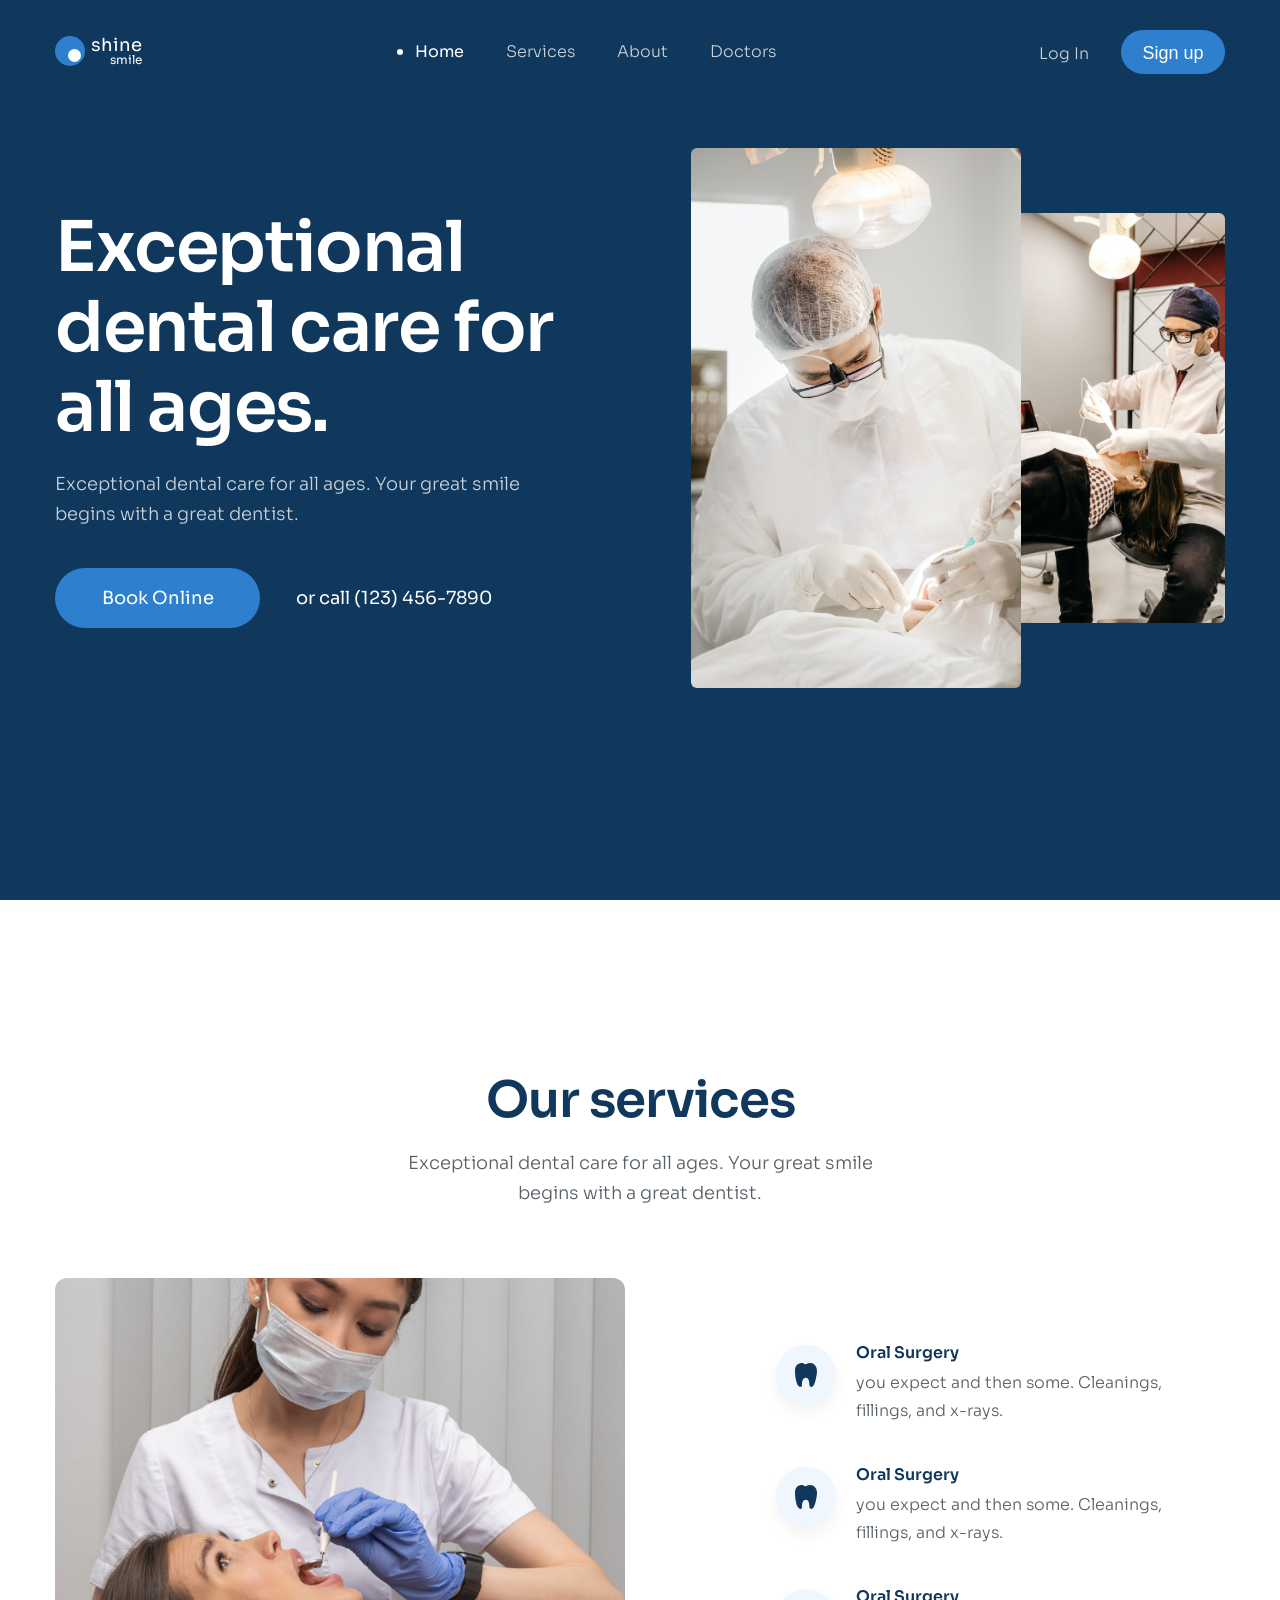
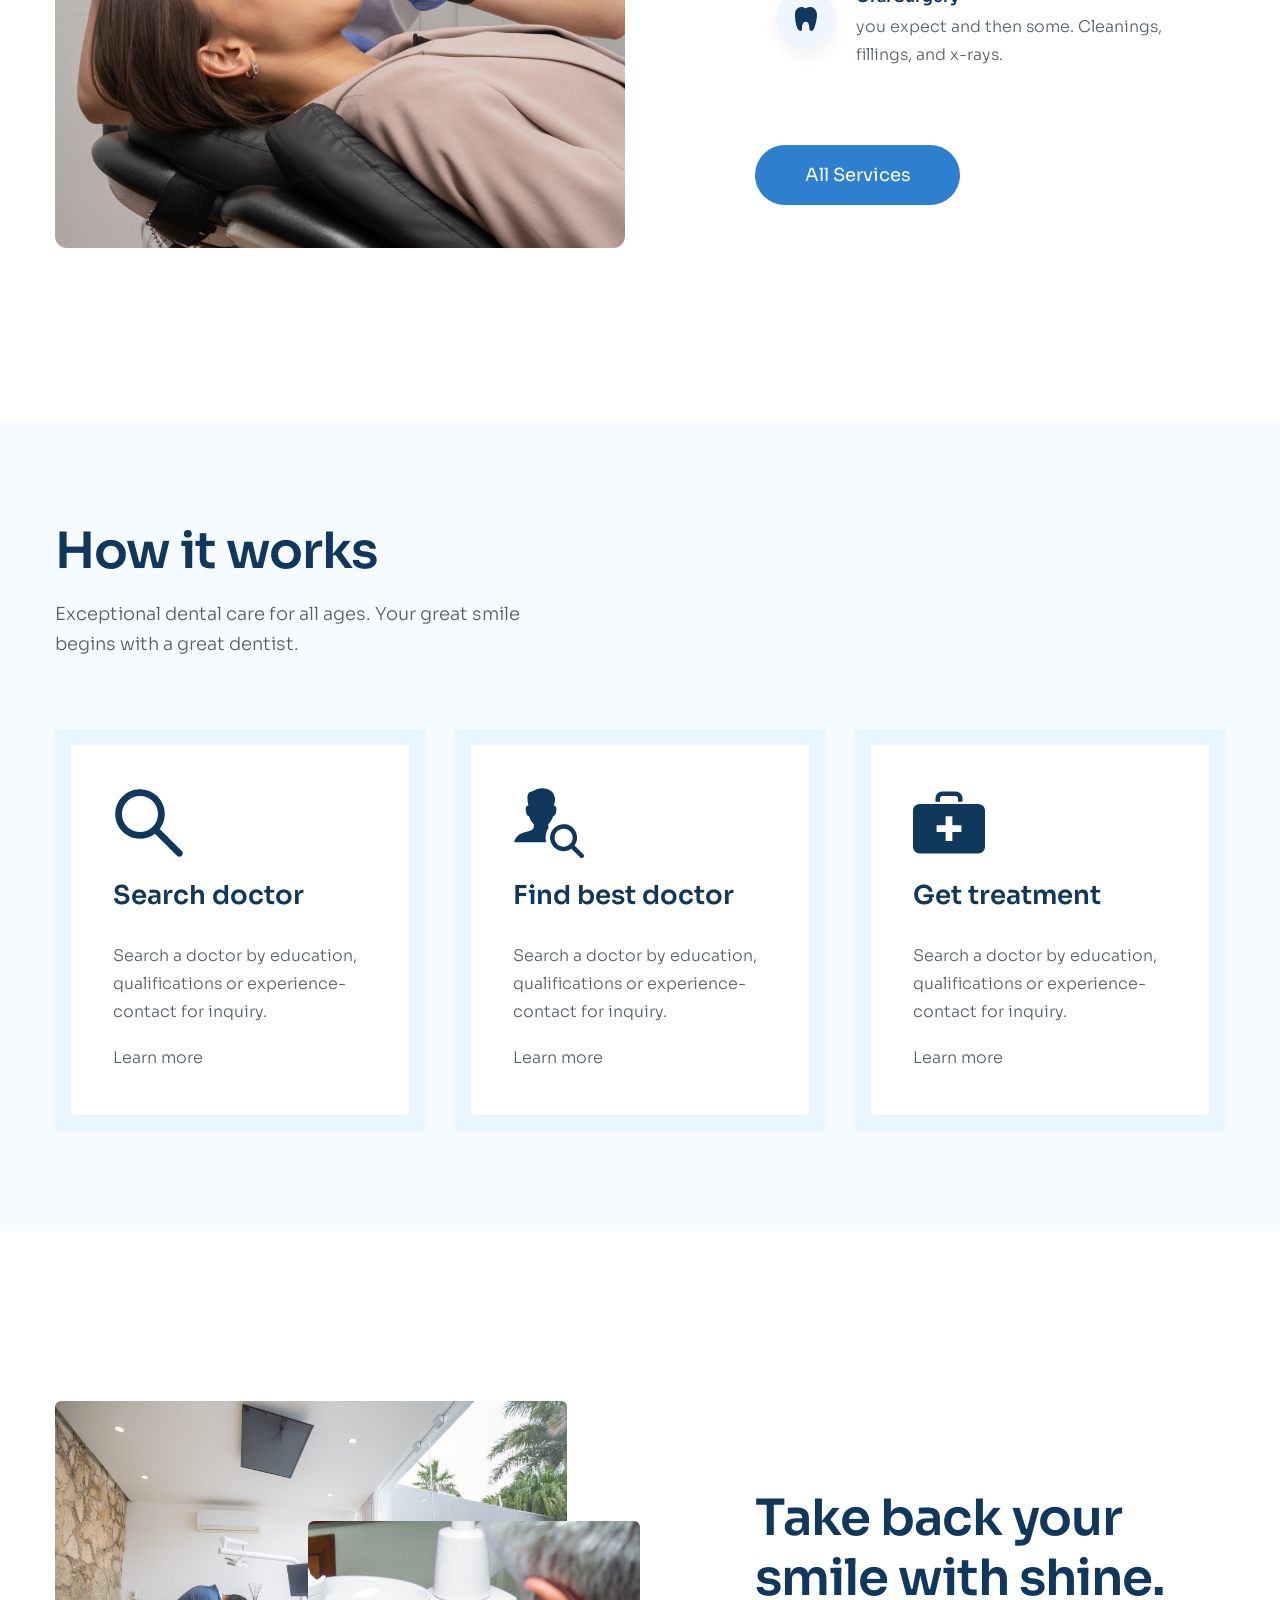
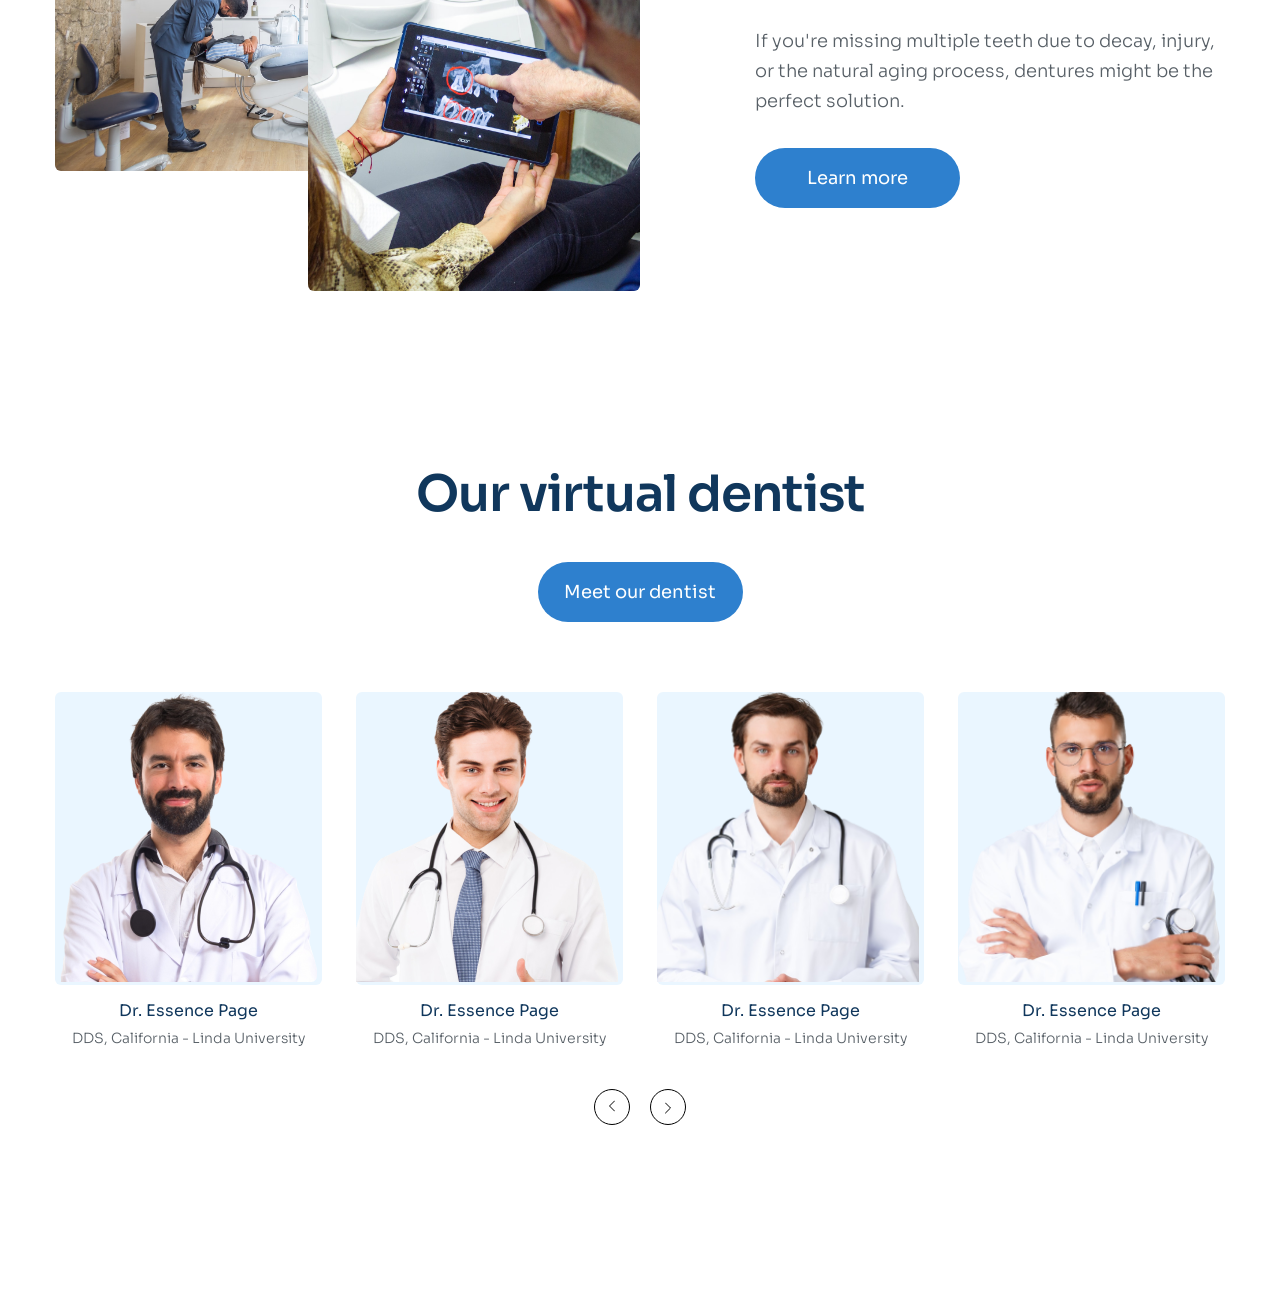
==== index.html @ 79b5ce45 "member section" ====
<!DOCTYPE html>
<html lang="en">

<head>
    <meta charset="UTF-8">
    <meta name="viewport" content="width=device-width, initial-scale=1.0">
    <title>Dental care</title>

    <!-- favicon -->
    <link rel="apple-touch-icon" sizes="57x57" href="./assets/favicon">
    <link rel="apple-touch-icon" sizes="60x60" href="./assets/favicon/apple-icon-60x60.png">
    <link rel="apple-touch-icon" sizes="72x72" href="./assets/favicon/apple-icon-72x72.png">
    <link rel="apple-touch-icon" sizes="76x76" href="./assets/favicon/apple-icon-76x76.png">
    <link rel="apple-touch-icon" sizes="114x114" href="./assets/favicon/apple-icon-114x114.png">
    <link rel="apple-touch-icon" sizes="120x120" href="./assets/favicon/apple-icon-120x120.png">
    <link rel="apple-touch-icon" sizes="144x144" href="./assets/favicon/apple-icon-144x144.png">
    <link rel="apple-touch-icon" sizes="152x152" href="./assets/favicon/apple-icon-152x152.png">
    <link rel="apple-touch-icon" sizes="180x180" href="./assets/favicon/apple-icon-180x180.png">
    <link rel="icon" type="image/png" sizes="192x192" href="./assets/favicon/android-icon-192x192.png">
    <link rel="icon" type="image/png" sizes="32x32" href="./assets/favicon/favicon-32x32.png">
    <link rel="icon" type="image/png" sizes="96x96" href="./assets/favicon/favicon-96x96.png">
    <link rel="icon" type="image/png" sizes="16x16" href="./assets/favicon/favicon-16x16.png">
    <link rel="manifest" href="./assets/favicon/manifest.json">
    <meta name="msapplication-TileColor" content="#ffffff">
    <meta name="msapplication-TileImage" content="/ms-icon-144x144.png">
    <meta name="theme-color" content="#ffffff">

    <!-- gg font -->
    <link rel="preconnect" href="https://fonts.googleapis.com">
    <link rel="preconnect" href="https://fonts.gstatic.com" crossorigin>
    <link href="https://fonts.googleapis.com/css2?family=Sora:wght@300;400;600&display=swap" rel="stylesheet">

    <link rel="stylesheet" href="assets/css/reset.css">
    <link rel="stylesheet" href="assets/css/styles.css">
</head>

<body>
    <header class="header">
        <div class="container">
            <div class="header-top">
                <a href="/">
                    <span class="logo">
                        <span class="logo__circle"></span>
                        <span class="logo__text">
                            <span class="logo__brand">shine</span>
                            <span class="logo__brand logo__brand--small">smile</span>
                        </span>
                    </span>
                </a>

                <nav class="navbar">
                    <ul class="navbar__list">
                        <li class="navbar__item">
                            <a href="#!" class="navbar__link navbar__link--active">
                                Home
                            </a>
                        </li>
                        <li class="navbar__item">
                            <a href="#!" class="navbar__link">
                                Services
                            </a>
                        </li>
                        <li class="navbar__item">
                            <a href="#!" class="navbar__link">
                                About
                            </a>
                        </li>
                        <li class="navbar__item">
                            <a href="#!" class="navbar__link">
                                Doctors
                            </a>
                        </li>
                    </ul>
                </nav>

                <div class="header-action">
                    <a href="#!" class="header-action__login">Log In</a>
                    <button class="btn header-action__signup" style="--height: 44px; --weight: 104px">Sign up</button>
                </div>
            </div>

            <section class="hero">
                <section class="hero__content">
                    <h1 class="hero__heading">Exceptional dental care for all ages.</h1>
                    <p class="hero__desc">Exceptional dental care for all ages. Your great smile begins with a great
                        dentist.</p>
                    <div class="hero__row">
                        <a href="#!" class="btn">Book Online</a>
                        <span class="hero__phone">or call (123) 456-7890</span>
                    </div>
                </section>
                <div class="hero__media">
                    <figure class="hero__images">
                        <img src="./assets/img/hero-01.jpg" alt="hero__img" class="hero__img">
                        <img src="./assets/img/hero-02.jpg" alt="hero__img" class="hero__img">
                    </figure>
                </div>
            </section>
        </div>
    </header>

    <main>
        <section class="service">
            <div class="container">
                <h2 class="service__heading">Our services</h2>
                <div class="service__desc">Exceptional dental care for all ages. Your great smile begins with a great
                    dentist.</div>
                <div class="service__row">
                    <figure class="service__images">
                        <img src="./assets/img/service.png" alt="service__img" class="service__img">
                    </figure>
                    <div>
                        <div class="service__list">
                            <!-- item 1 -->
                            <section class="service-item">
                                <div class="service-item__icon">
                                    <svg width="22" height="24" viewBox="0 0 22 24" fill="none"
                                        xmlns="http://www.w3.org/2000/svg">
                                        <path
                                            d="M20.3598 2.63964C17.9506 -0.556131 14.2772 -0.568132 11.2481 1.10682C11.001 1.24657 10.7219 1.31411 10.4406 1.30222C10.1592 1.29033 9.88633 1.19945 9.65105 1.03931C8.49552 0.245717 7.29036 -0.316477 5.13904 0.207462C0.623408 1.3071 0 4.90379 0 8.99816C0.0797353 12.1602 0.500857 15.3032 1.25551 18.3683C2.11836 22.0168 3.90382 24 5.43354 24C6.96326 24 7.00963 22.2204 7.00963 20.8016C7.00963 19.2009 7.39505 14.8009 10.8642 14.8009C13.5317 14.8009 14.3333 18.4013 14.3333 20.8016C14.3329 23.095 15.1722 24 16.6628 24C19.5267 24 20.9796 15.3938 21.3719 13.1237C21.7642 10.8535 22.9882 6.12569 20.3598 2.63964Z"
                                            fill="currentColor" />
                                    </svg>
                                </div>
                                <div class="service-item__body">
                                    <h3 class="service-item__heading">
                                        Oral Surgery
                                    </h3>
                                    <p class="service-item__desc">
                                        you expect and then some. Cleanings, fillings, and x-rays.
                                    </p>
                                </div>
                            </section>

                            <!-- item 2 -->
                            <section class="service-item">
                                <div class="service-item__icon">
                                    <svg width="22" height="24" viewBox="0 0 22 24" fill="none"
                                        xmlns="http://www.w3.org/2000/svg">
                                        <path
                                            d="M20.3598 2.63964C17.9506 -0.556131 14.2772 -0.568132 11.2481 1.10682C11.001 1.24657 10.7219 1.31411 10.4406 1.30222C10.1592 1.29033 9.88633 1.19945 9.65105 1.03931C8.49552 0.245717 7.29036 -0.316477 5.13904 0.207462C0.623408 1.3071 0 4.90379 0 8.99816C0.0797353 12.1602 0.500857 15.3032 1.25551 18.3683C2.11836 22.0168 3.90382 24 5.43354 24C6.96326 24 7.00963 22.2204 7.00963 20.8016C7.00963 19.2009 7.39505 14.8009 10.8642 14.8009C13.5317 14.8009 14.3333 18.4013 14.3333 20.8016C14.3329 23.095 15.1722 24 16.6628 24C19.5267 24 20.9796 15.3938 21.3719 13.1237C21.7642 10.8535 22.9882 6.12569 20.3598 2.63964Z"
                                            fill="currentColor" />
                                    </svg>
                                </div>
                                <div class="service-item__body">
                                    <h3 class="service-item__heading">
                                        Oral Surgery
                                    </h3>
                                    <p class="service-item__desc">
                                        you expect and then some. Cleanings, fillings, and x-rays.
                                    </p>
                                </div>
                            </section>

                            <!-- item 3 -->
                            <section class="service-item">
                                <div class="service-item__icon">
                                    <svg width="22" height="24" viewBox="0 0 22 24" fill="none"
                                        xmlns="http://www.w3.org/2000/svg">
                                        <path
                                            d="M20.3598 2.63964C17.9506 -0.556131 14.2772 -0.568132 11.2481 1.10682C11.001 1.24657 10.7219 1.31411 10.4406 1.30222C10.1592 1.29033 9.88633 1.19945 9.65105 1.03931C8.49552 0.245717 7.29036 -0.316477 5.13904 0.207462C0.623408 1.3071 0 4.90379 0 8.99816C0.0797353 12.1602 0.500857 15.3032 1.25551 18.3683C2.11836 22.0168 3.90382 24 5.43354 24C6.96326 24 7.00963 22.2204 7.00963 20.8016C7.00963 19.2009 7.39505 14.8009 10.8642 14.8009C13.5317 14.8009 14.3333 18.4013 14.3333 20.8016C14.3329 23.095 15.1722 24 16.6628 24C19.5267 24 20.9796 15.3938 21.3719 13.1237C21.7642 10.8535 22.9882 6.12569 20.3598 2.63964Z"
                                            fill="currentColor" />
                                    </svg>
                                </div>
                                <div class="service-item__body">
                                    <h3 class="service-item__heading">
                                        Oral Surgery
                                    </h3>
                                    <p class="service-item__desc">
                                        you expect and then some. Cleanings, fillings, and x-rays.
                                    </p>
                                </div>
                            </section>
                        </div>
                        <a href="#!" class="btn">All Services</a>
                    </div>
                </div>
            </div>
        </section>
        <section class="work">
            <div class="container">
                <h2 class="work__heading">
                    How it works
                </h2>
                <p class="work__desc">
                    Exceptional dental care for all ages. Your great smile begins with a great dentist.
                </p>
                <div class="work__list">
                    <!-- work-item 1 -->
                    <div class="work-item">
                        <img src="./assets/icons/Orion_search.svg" alt="search">
                        <h3 class="work-item__heading">Search doctor</h3>
                        <p class="work-item__desc">
                            Search a doctor by education, qualifications or experience-contact for inquiry.
                        </p>
                        <a href="#!" class="work-item__more">Learn more</a>
                    </div>
                    <!-- work-item 2 -->
                    <div class="work-item">
                        <img src="./assets/icons/Orion_find-user.svg" alt="search">
                        <h3 class="work-item__heading">Find best doctor</h3>
                        <p class="work-item__desc">
                            Search a doctor by education, qualifications or experience-contact for inquiry.
                        </p>
                        <a href="#!" class="work-item__more">Learn more</a>
                    </div>
                    <!-- work-item 3 -->
                    <div class="work-item">
                        <img src="./assets/icons/Orion_first-aid-kit.svg" alt="search">
                        <h3 class="work-item__heading">Get treatment</h3>
                        <p class="work-item__desc">
                            Search a doctor by education, qualifications or experience-contact for inquiry.
                        </p>
                        <a href="#!" class="work-item__more">Learn more</a>
                    </div>
                </div>
            </div>
        </section>
        <section class="feature">
            <div class="container">
                <div class="feature__inner">
                    <div class="feature__media">
                        <figure class="feature__images">
                            <img src="/assets/img/feature-01.jpg" alt="" class="feature__img">
                            <img src="/assets/img/feature-02.jpg" alt="" class="feature__img">
                        </figure>
                    </div>
                    <div class="feature__content">
                        <h2 class="feature__heading">Take back your smile with shine.</h2>
                        <p class="feature__desc">
                            If you're missing multiple teeth due to decay, injury, or the natural aging process,
                            dentures might be the perfect solution.
                        </p>
                        <a href="#!" class="btn">Learn more</a>
                    </div>
                </div>
            </div>
        </section>
        <section class="member">
            <div class="container">
                <header class="member__header">
                    <h2 class="member__heading">
                        Our virtual dentist
                    </h2>
                    <a href="#!" class="btn member__cta">Meet our dentist</a>
                </header>
                <div class="member__list">
                    <!-- member 1 -->
                    <article class="member-item">
                        <div class="member-item__img-bg">
                            <img src="./assets/img/member-01.png" alt="" class="member-item__img">
                        </div>
                        <h3 class="member-item__name">Dr. Essence Page</h3>
                        <p class="member-item__title">DDS, California - Linda University</p>
                    </article>

                    <!-- member 2 -->
                    <article class="member-item">
                        <div class="member-item__img-bg">
                            <img src="./assets/img/member-02.png" alt="" class="member-item__img">
                        </div>
                        <h3 class="member-item__name">Dr. Essence Page</h3>
                        <p class="member-item__title">DDS, California - Linda University</p>
                    </article>

                    <!-- member 3 -->
                    <article class="member-item">
                        <div class="member-item__img-bg">
                            <img src="./assets/img/member-03.png" alt="" class="member-item__img">
                        </div>
                        <h3 class="member-item__name">Dr. Essence Page</h3>
                        <p class="member-item__title">DDS, California - Linda University</p>
                    </article>

                    <!-- member 4 -->
                    <article class="member-item">
                        <div class="member-item__img-bg">
                            <img src="./assets/img/member-04.png" alt="" class="member-item__img">
                        </div>
                        <h3 class="member-item__name">Dr. Essence Page</h3>
                        <p class="member-item__title">DDS, California - Linda University</p>
                    </article>
                </div>

                <div class="member__control">
                    <!-- Previous -->
                    <button class="member__control-btn">
                        <svg width="6" height="12" viewBox="0 0 6 12" fill="none" xmlns="http://www.w3.org/2000/svg">
                            <path d="M5.5 1L0.5 6L5.5 11" stroke="currentColor" stroke-linecap="round"
                                stroke-linejoin="round" />
                        </svg>
                    </button>

                    <!-- Next -->
                    <button class="member__control-btn">
                        <svg class="member__control-next-icon" width="6" height="12" viewBox="0 0 6 12" fill="none"
                            xmlns="http://www.w3.org/2000/svg">
                            <path d="M5.5 1L0.5 6L5.5 11" stroke="currentColor" stroke-linecap="round"
                                stroke-linejoin="round" />
                        </svg>
                    </button>
                </div>
            </div>
        </section>
        <section class="install">

        </section>
    </main>
</body>

</html>
---- assets/css/styles.css ----
* {
    box-sizing: border-box;
}

:root {
    --primary-color: #10375C;
    --my-secondary-color: #2E80CE;
}

html {
    font-size: 62.5%;
}

body {
    font-size: 1.6rem;
    font-family: "Sora", sans-serif;
}

/* common */
.container {
    width: 1170px;
    max-width: calc(100% - 48px);
    margin-left: auto;
    margin-right: auto;
}

a {
    text-decoration: none;
}

.logo {
    position: relative;
    font-size: 1rem;
    display: inline-flex;
}

.logo__circle::before {
    display: inline-block;
    content: '';
    width: 3em;
    height: 3em;
    background: #2e80ce;
    border-radius: 50%;
}

.logo__circle::after {
    display: inline-block;
    position: absolute;
    left: 1.3em;
    top: 1.3em;
    content: '';
    width: 1.3em;
    height: 1.3em;
    border-radius: 50%;
    background: #fff;
}

.logo__text {
    margin-left: 0.6em;
}


.logo__brand {
    display: block;
    color: #FFF;
    font-size: 1.8em;
}

.logo__brand--small {
    font-size: 1.2em;
    text-align: end;
}

.btn {
    --height: 60px;
    --weight: 205px;
    border-radius: 99px;
    background: var(--my-secondary-color);
    height: var(--height);
    min-width: var(--weight);
    border: 1 solid var(--my-secondary-color);
    color: #fff;
    display: inline-block;
    font-size: 1.8rem;
    text-align: center;
    line-height: var(--height);
}

.btn:hover {
    opacity: 0.9;
}

/* ======== header =========*/

.header {
    background: var(--primary-color);
    min-height: 100vh;
    padding-top: 30px;
}

.header-top {
    display: flex;
    align-items: center;
    justify-content: space-between;
}

.navbar__list {
    display: flex;
}

.navbar__link {
    color: #C9D2DA;
    font-weight: 300;
    line-height: 1.75;
    padding: 8px 21px;
}

.navbar__link:hover {
    color: #fff;
    text-shadow: 1px 0 0 currentColor;
}

.navbar__link--active {
    color: #fff;
    font-weight: 400;
}

.navbar__link--active::before {
    position: relative;
    top: -2px;
    left: -8px;
    content: "";
    display: inline-block;
    width: 6px;
    height: 6px;
    border-radius: 50%;
    background: #fff;
}

.header-action__login {
    color: #C9D2DA;
    font-weight: 300;
    line-height: 1.75;
}

.header-action__signup {
    margin-left: 28px;
}

/* ======== hero =========*/
.hero {
    display: flex;
    align-items: center;
    justify-content: space-between;
    margin-top: 74px;
}

.hero__content {
    width: 517px;
}

.hero__heading {
    color: #FFF;
    font-size: 7rem;
    font-weight: 600;
    line-height: 1.14;
    letter-spacing: -1.4px;
}

.hero__desc {
    color: #C9D2DA;
    font-size: 1.8rem;
    font-weight: 300;
    line-height: 1.66;
    margin-top: 22px;
}

.hero__row {
    margin-top: 38px;
}

.hero__phone {
    color: #fff;
    font-size: 1.8rem;
    margin-left: 32px;
}

.hero__images {
    display: flex;
    align-items: center;
}

.hero__img {
    border-radius: 6px;
    object-fit: cover;
}

.hero__img:first-child {
    position: relative;
    left: 6px;
    width: 330px;
    height: 540px;
}

.hero__img:last-child {
    width: 210px;
    height: 410px;
}

/* ======== hero =========*/
.service {
    margin: 170px 0;
}

.service__heading {
    color: #10375C;
    text-align: center;
    font-size: 50px;
    font-weight: 600;
    line-height: 1.2;
    letter-spacing: -1px;
}

.service__desc {
    color: #575F66;
    text-align: center;
    font-size: 18px;
    font-weight: 300;
    line-height: 1.67;
    margin: 18px auto 0;
    width: 467px;
}

.service__row {
    display: flex;
    justify-content: space-between;
    align-items: center;
    margin-top: 70px;
}

.service__img {
    width: 570px;
    height: 570px;
    border-radius: 12px;
    object-fit: cover;
}

.service-item__body {
    margin-left: 20px;
}

.service__list {
    margin-bottom: 55px;
}

.service-item {
    display: flex;
    padding: 21px;
    width: 470px;
    border-radius: 10px;
    cursor: pointer;
}

.service-item:hover {
    box-shadow: 0px 14px 28px 0px rgba(0, 0, 0, 0.05);
}

.service-item:hover .service-item__icon {
    color: #fff;
    background: #2E80CE;
}

.service-item__icon {
    display: flex;
    align-items: center;
    justify-content: center;
    width: 60px;
    height: 60px;
    flex-shrink: 0;
    border-radius: 50%;
    background: #eff6fd;
    color: #10375C;
    box-shadow: 0px 8px 16px rgba(0, 0, 0, 0.05);
}



.service-item__heading {
    color: #10375C;
    font-weight: 600;
}

.service-item__desc {
    margin-top: 8px;
    color: #575F66;
    font-weight: 300;
    line-height: 1.75;
}

/* ======== work =========*/
.work {
    padding: 100px 0;
    background: #F6FBFF;
}

.work__heading {
    color: #10375C;
    font-size: 50px;
    font-weight: 600;
    line-height: 1.2;
    letter-spacing: -1px;
}

.work__desc {
    margin-top: 18px;
    width: 468px;
    color: #575F66;
    font-size: 18px;
    font-weight: 300;
    line-height: 1.67;
}

.work__list {
    margin-top: 70px;
    display: grid;
    grid-template-columns: repeat(3, 1fr);
    column-gap: 30px;
}

.work-item {
    height: 402px;
    padding: 42px;
    border-radius: 4px;
    flex-shrink: 0;
    background: #fff;
    border: 16px solid #EAF6FF;
}

.work-item:hover {
    border: 16px solid #2E80CE;
    transition: all 0.3s ease-out;
    transform: translateY(-10px);
}

.work-item__heading {
    color: #10375C;
    font-size: 26px;
    font-weight: 600;
    line-height: 1.38;
    margin: 16px 0 28px;
}

.work-item__more,
.work-item__desc {
    color: #575F66;
    font-weight: 300;
    line-height: 1.75;
}

.work-item__more {
    margin-top: 18px;
    display: inline-block;
}

.work-item__more:hover {
    color: #2E80CE;
    font-weight: 600;
}

/* ======== feature =========*/
.feature {
    margin: 170px 0;
}

.feature__inner {
    display: grid;
    grid-template-columns: 1fr 1fr;
}

.feature__media {
    position: relative;

    /* use this for center feature__content */
    --top-position-absolute: 120px;
    padding-bottom: var(--top-position-absolute);
}

.feature__img:first-child {
    width: 512px;
    height: 370px;
    flex-shrink: 0;
    border-radius: 6px;
    object-fit: cover;
}

.feature__img:last-child {
    width: 332px;
    height: 370px;
    border-radius: 6px;
    flex-shrink: 0;
    object-fit: cover;
    position: absolute;
    right: 0;
    top: var(--top-position-absolute);
}

.feature__content {
    width: 470px;
    margin: auto 0 auto auto;
}

.feature__heading {
    color: #10375C;
    font-size: 50px;
    font-weight: 600;
    line-height: 1.20;
    letter-spacing: -1px;
}

.feature__desc {
    color: #575F66;
    font-size: 18px;
    font-weight: 300;
    line-height: 1.67;
    padding: 18px 0 32px;
}

/* ======== member =========*/
.member__heading {
    color: #10375C;
    text-align: center;
    font-size: 50px;
    font-weight: 600;
    line-height: 1.2;
    letter-spacing: -1px;
}

.member__header {
    display: flex;
    flex-direction: column;
    align-items: center;
}

.member__cta {
    margin-top: 38px;
}

.member__list {
    margin-top: 70px;
    display: grid;
    grid-template-columns: repeat(4, 1fr);
    column-gap: 34px;
}

.member-item:hover .member-item__img {
    transform: scale(1.1);
}

.member-item__img-bg {
    border-radius: 6px;
    background: #EAF6FF;
    cursor: pointer;
}

.member-item__img {
    transition: 0.25s;
    object-fit: cover;
    width: 262px;
    height: 290px;
}

.member-item__name {
    color: #10375C;
    text-align: center;
    line-height: 1.75;
    margin-top: 12px;
}

.member-item__title {
    color: #575F66;
    text-align: center;
    font-size: 14px;
    font-weight: 300;
    line-height: 1.86;
}

.member__control {
    display: flex;
    justify-content: center;
    column-gap: 20px;
    margin-top: 38px;
}

.member__control-btn {
    cursor: pointer;
    width: 36px;
    height: 36px;
    border-radius: 50%;
    border: 1px solid #000;
    background: #fff;
    color: #000;
}

.member__control-btn:last-child {
    transform: rotate(180deg);
}

.member__control-btn:hover {
    color: #fff;
    border: 1px solid #2E80CE;
    background: #2E80CE;
}

/* ======== member =========*/
.install {
    margin-top: 170px;
}
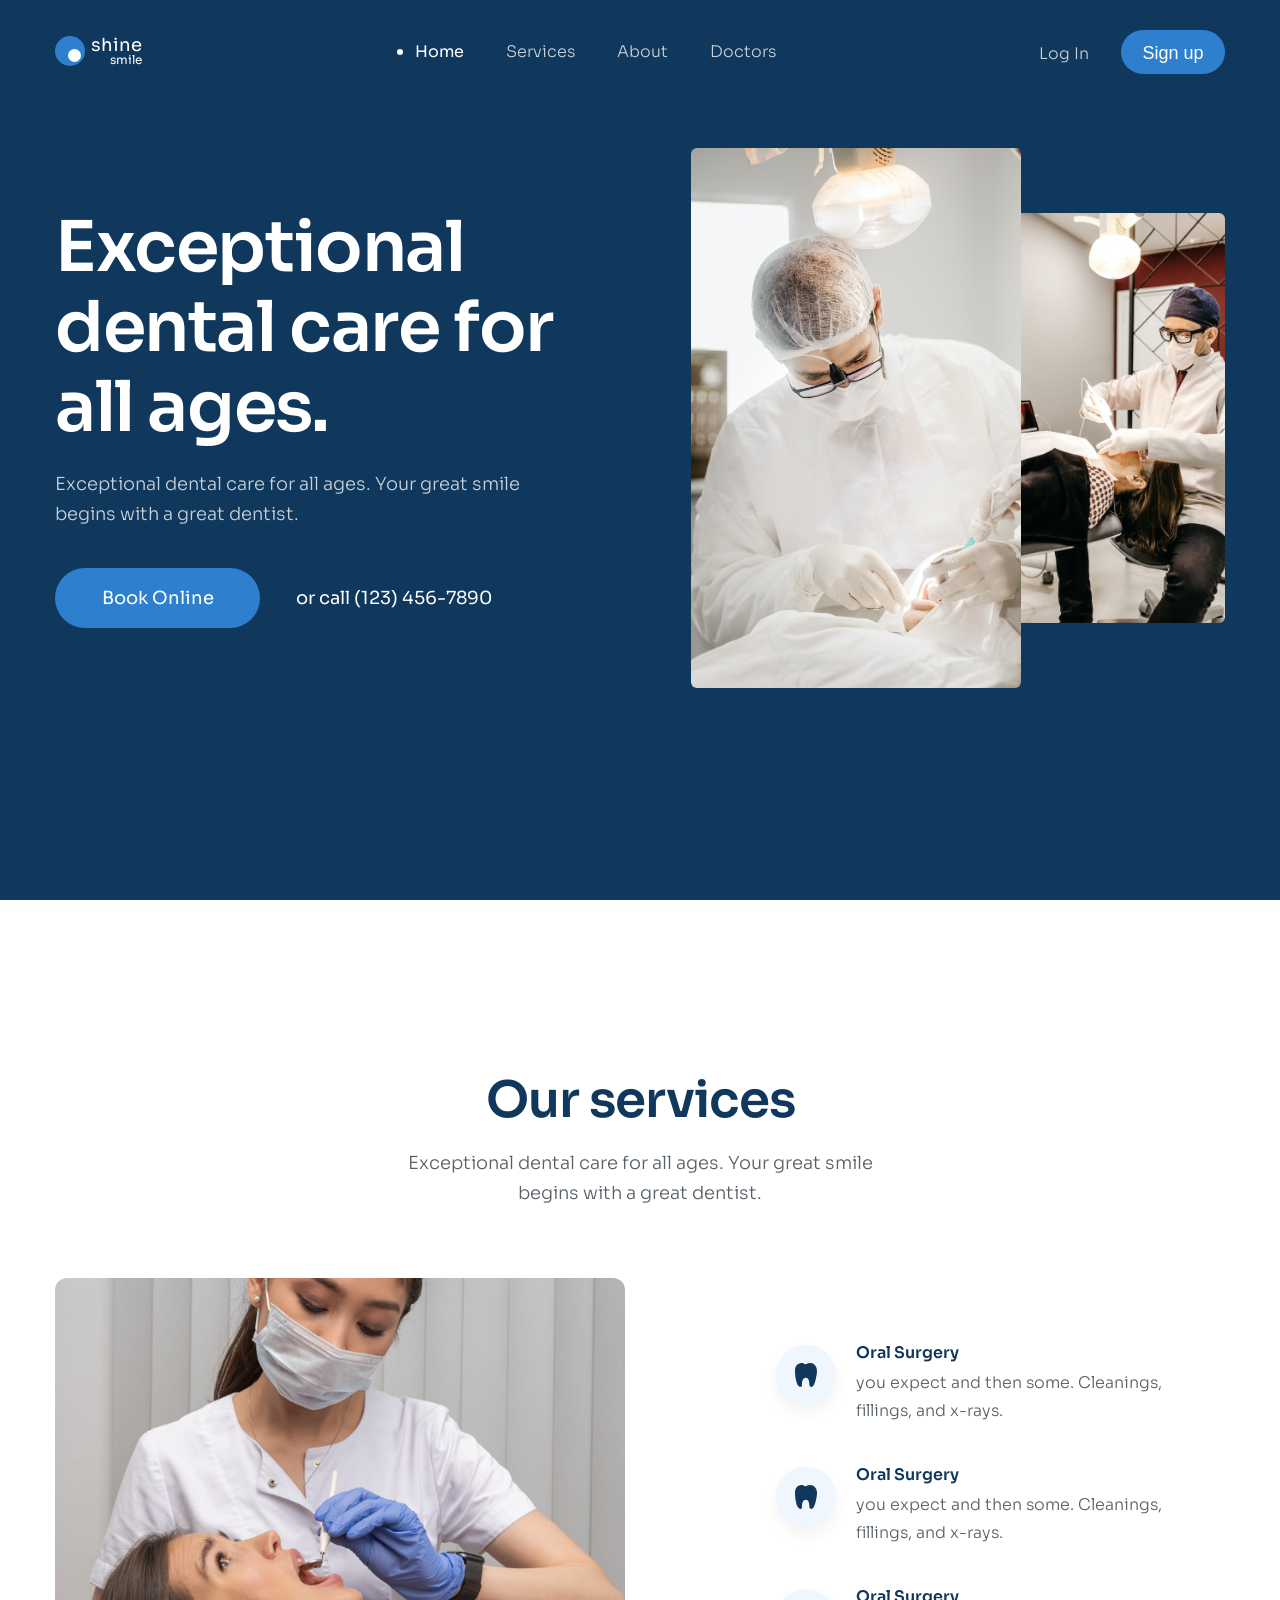
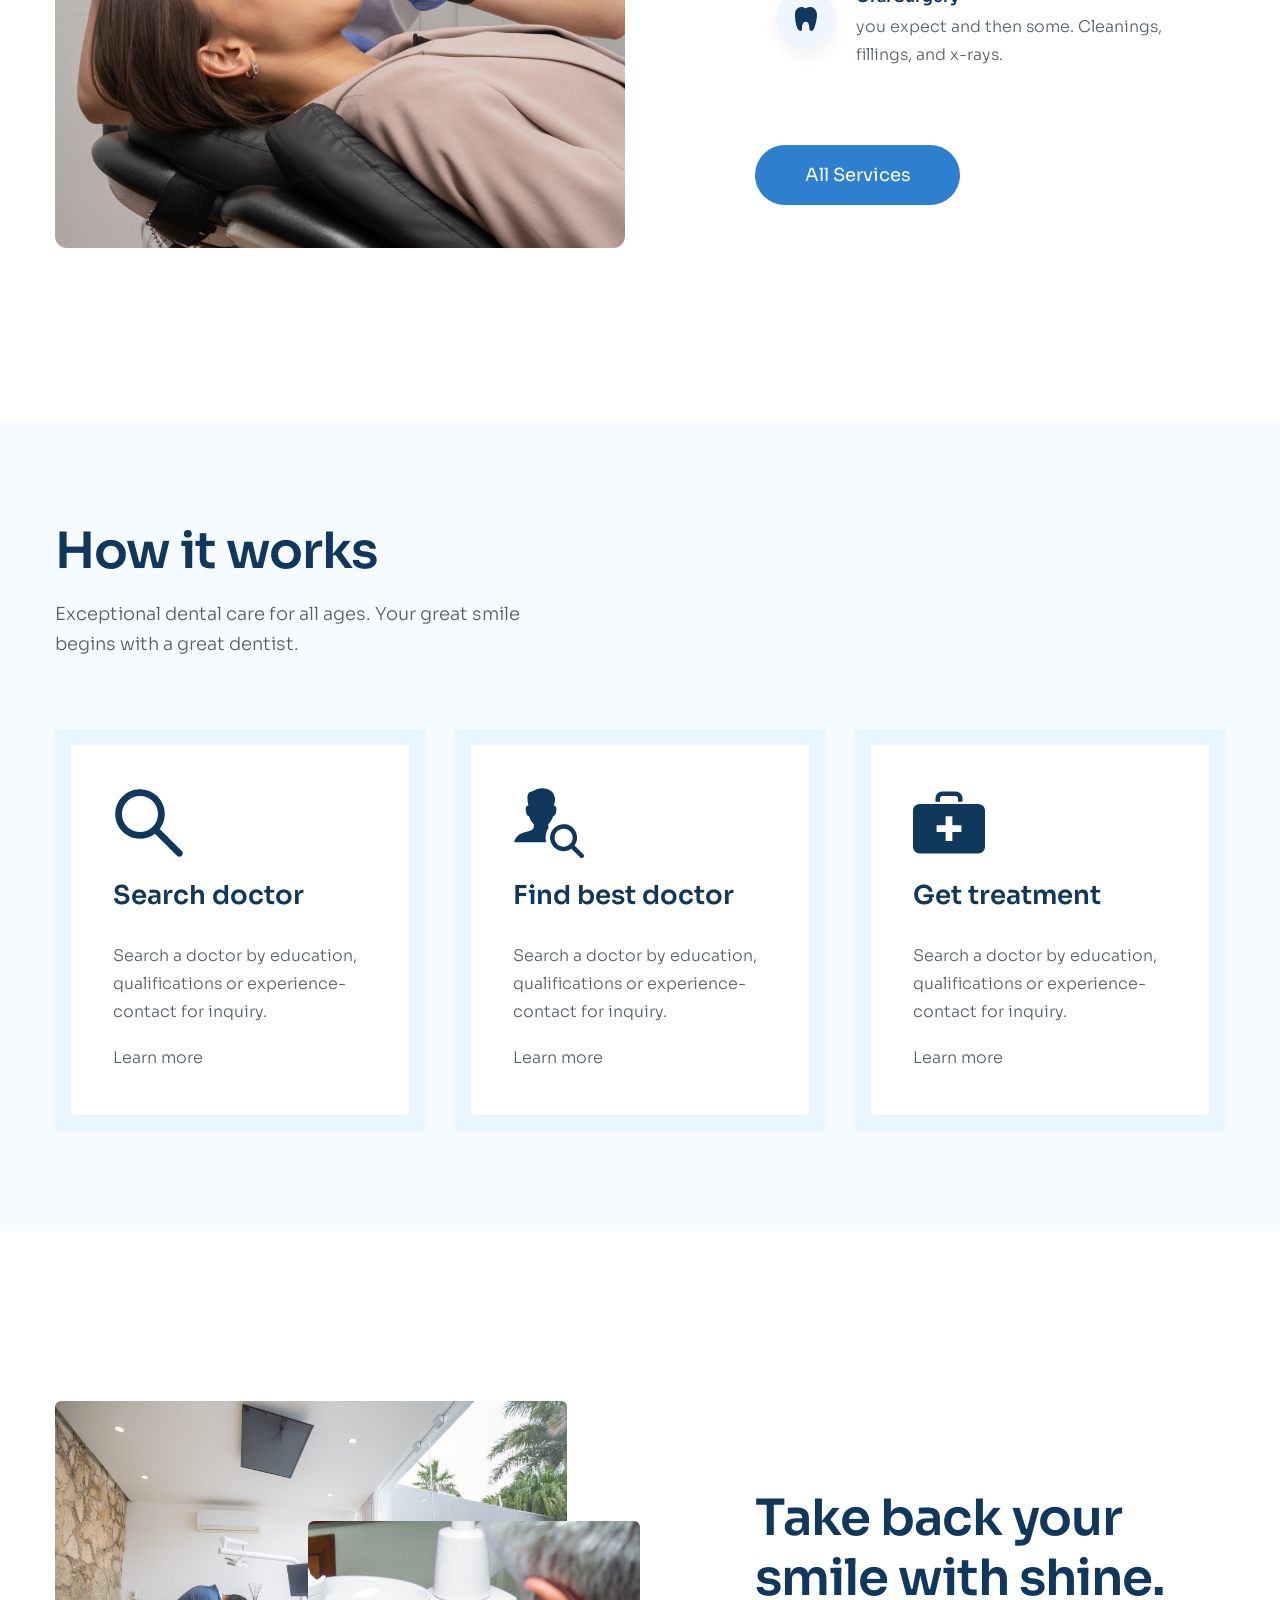
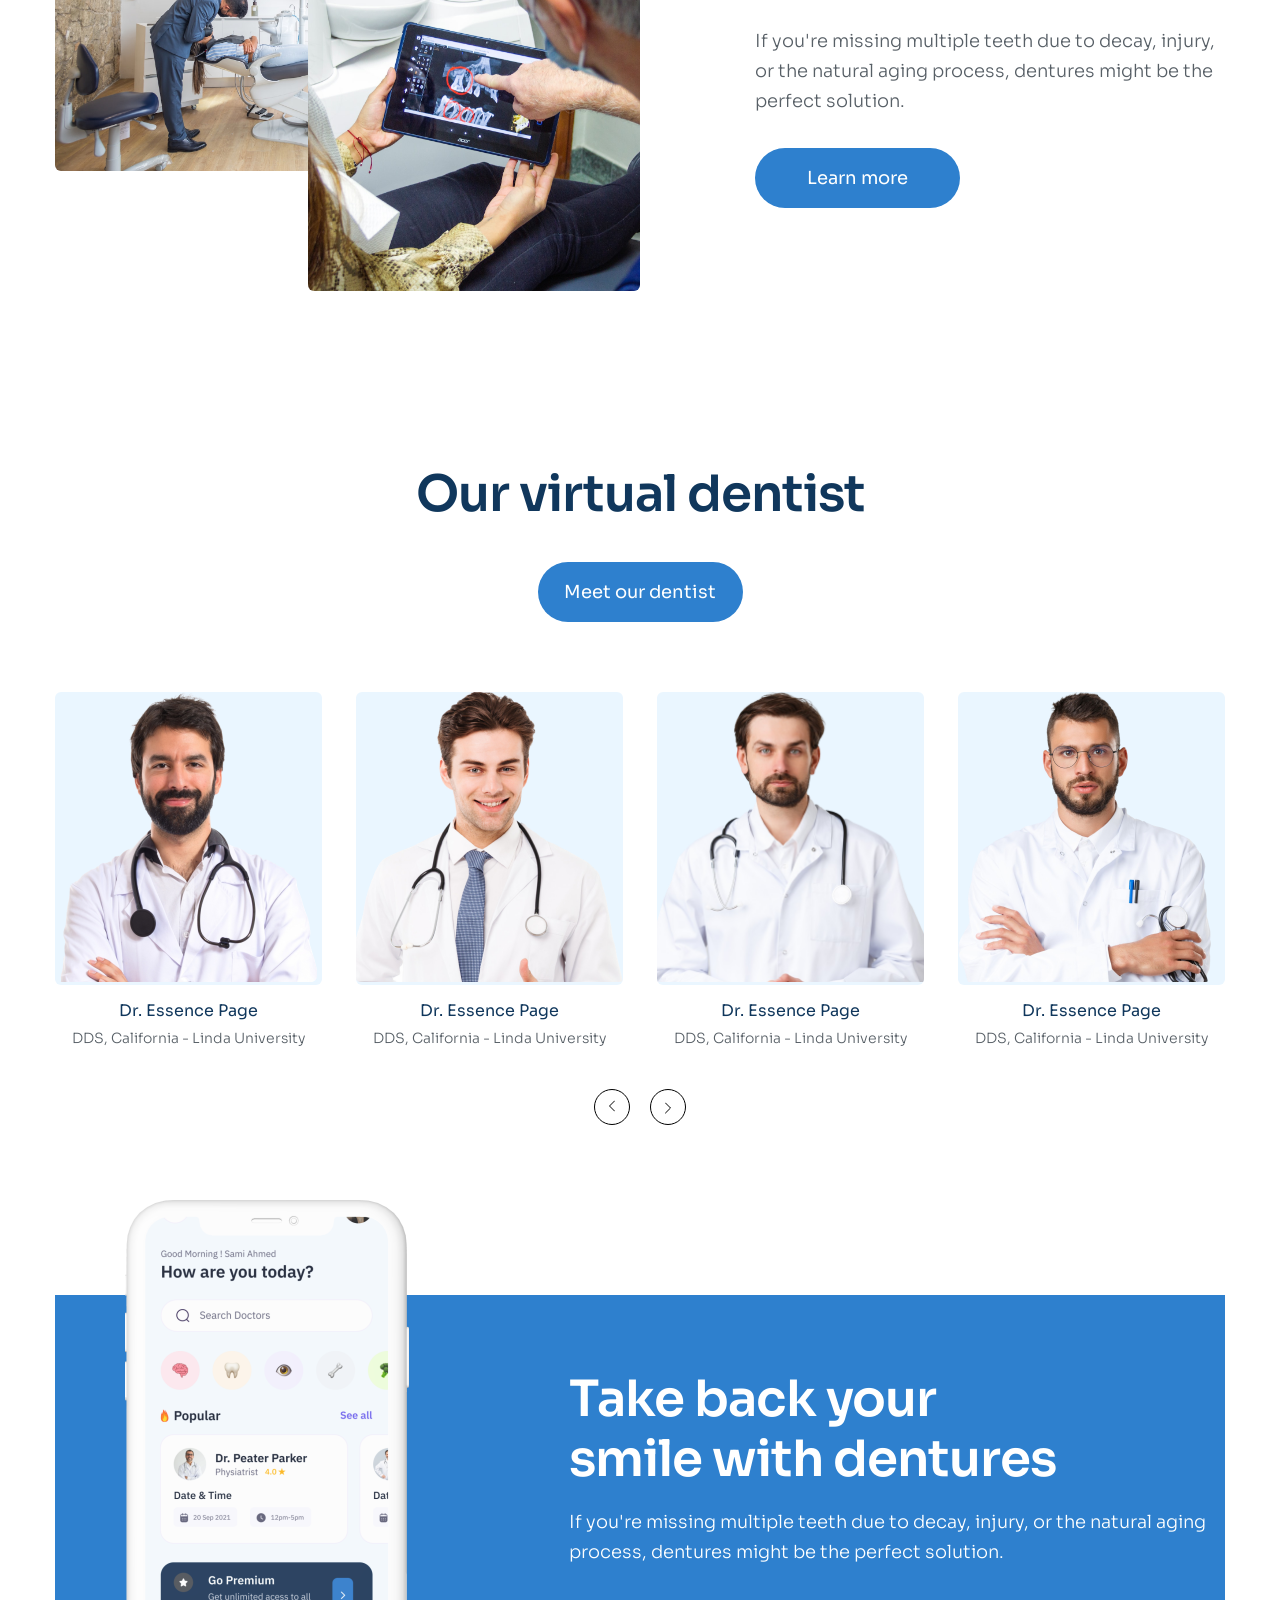
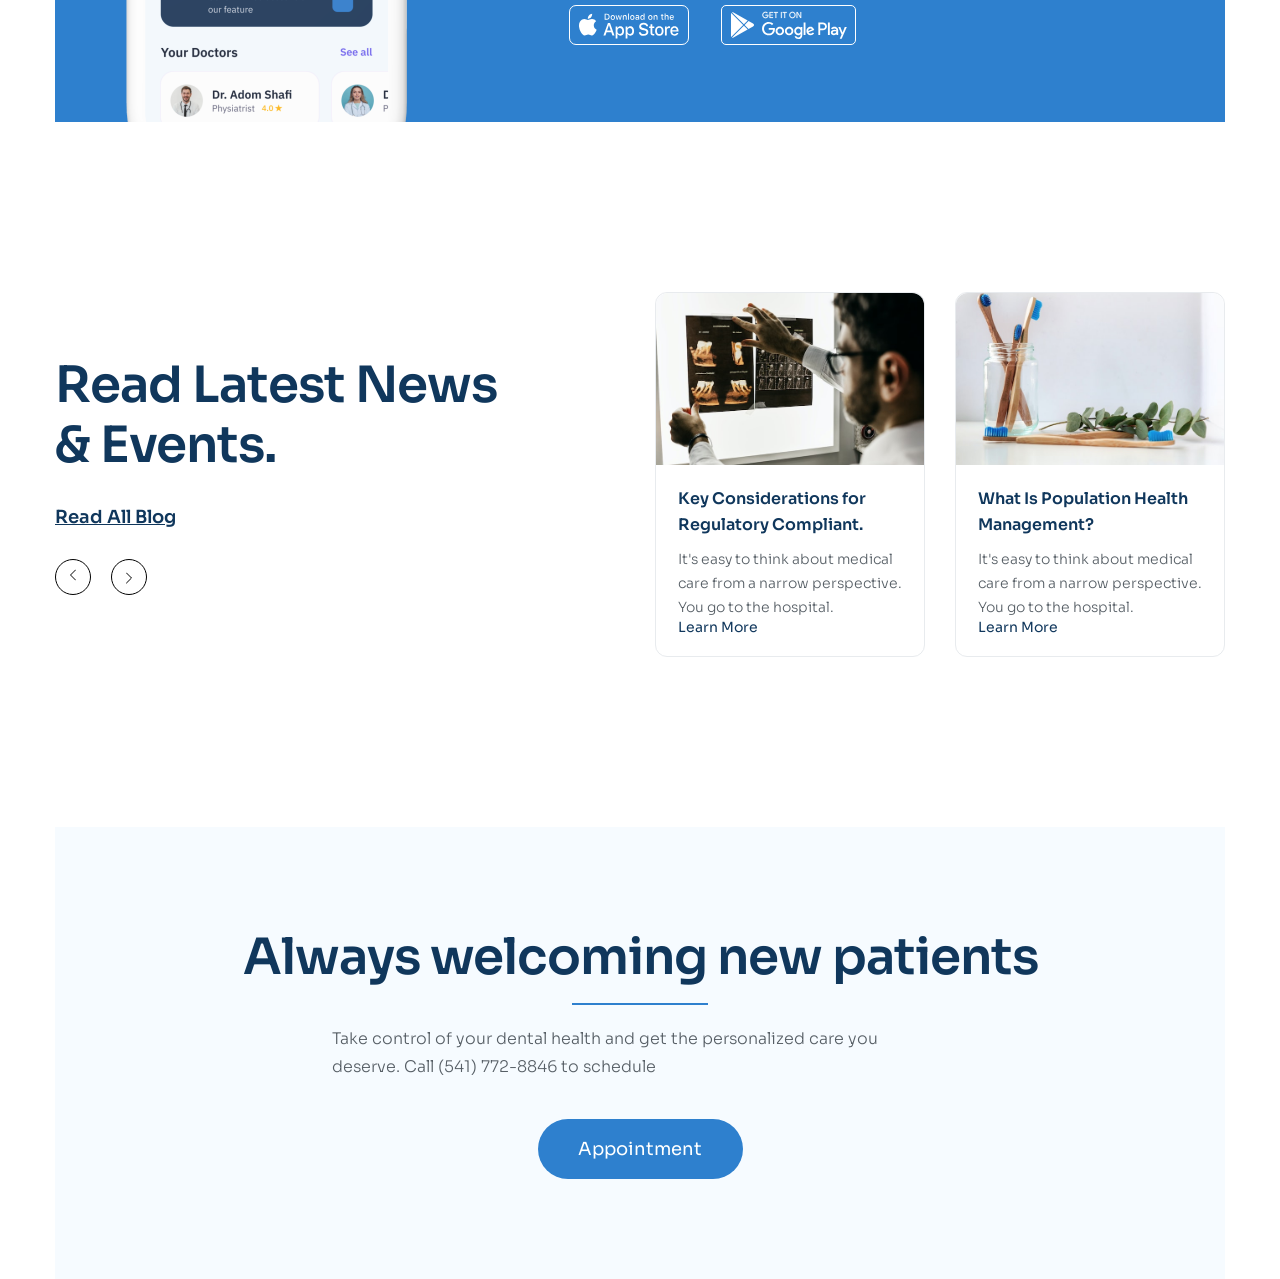
==== commit a9eb1a99: "appointment, news, install section" ====
--- a/index.html
+++ b/index.html
@@ -281,9 +281,9 @@
                     </article>
                 </div>
 
-                <div class="member__control">
+                <div class="member__control control">
                     <!-- Previous -->
-                    <button class="member__control-btn">
+                    <button class="control__btn">
                         <svg width="6" height="12" viewBox="0 0 6 12" fill="none" xmlns="http://www.w3.org/2000/svg">
                             <path d="M5.5 1L0.5 6L5.5 11" stroke="currentColor" stroke-linecap="round"
                                 stroke-linejoin="round" />
@@ -291,9 +291,8 @@
                     </button>
 
                     <!-- Next -->
-                    <button class="member__control-btn">
-                        <svg class="member__control-next-icon" width="6" height="12" viewBox="0 0 6 12" fill="none"
-                            xmlns="http://www.w3.org/2000/svg">
+                    <button class="control__btn">
+                        <svg width="6" height="12" viewBox="0 0 6 12" fill="none" xmlns="http://www.w3.org/2000/svg">
                             <path d="M5.5 1L0.5 6L5.5 11" stroke="currentColor" stroke-linecap="round"
                                 stroke-linejoin="round" />
                         </svg>
@@ -301,10 +300,107 @@
                 </div>
             </div>
         </section>
+
         <section class="install">
-
+            <div class="container">
+                <div class="install__inner">
+                    <figure>
+                        <img src="./assets/img/mobile-app.png" alt="" class="install__phone">
+                    </figure>
+                    <section class="install__content">
+                        <h2 class="install__heading">Take back your smile with dentures</h2>
+                        <p class="install__desc">If you're missing multiple teeth due to decay, injury, or the natural
+                            aging
+                            process, dentures might be the perfect solution.</p>
+                        <div class="install__row">
+                            <a href="#!">
+                                <img src="./assets/img/app-store.svg" alt="" class="install__btn-img">
+                            </a>
+                            <a href="#!">
+                                <img src="./assets/img/google-play.svg" alt="" class="install__btn-img">
+                            </a>
+                        </div>
+                    </section>
+                </div>
+            </div>
+        </section>
+
+        <section class="news">
+            <div class="container">
+                <div class="news__inner">
+                    <section class="news__content">
+                        <h2 class="news__heading">Read Latest News & Events.</h2>
+                        <a href="#!" class="news__more">Read All Blog</a>
+                        <div class="news__control control">
+                            <!-- Previous -->
+                            <button class="control__btn">
+                                <svg width="6" height="12" viewBox="0 0 6 12" fill="none"
+                                    xmlns="http://www.w3.org/2000/svg">
+                                    <path d="M5.5 1L0.5 6L5.5 11" stroke="currentColor" stroke-linecap="round"
+                                        stroke-linejoin="round" />
+                                </svg>
+                            </button>
+
+                            <!-- Next -->
+                            <button class="control__btn">
+                                <svg width="6" height="12" viewBox="0 0 6 12" fill="none"
+                                    xmlns="http://www.w3.org/2000/svg">
+                                    <path d="M5.5 1L0.5 6L5.5 11" stroke="currentColor" stroke-linecap="round"
+                                        stroke-linejoin="round" />
+                                </svg>
+                            </button>
+                        </div>
+                    </section>
+                    <div class="news__list">
+                        <article class="new-item">
+                            <figure>
+                                <a href="#!">
+                                    <img src="./assets/img/news-01.jpg" alt="" class="news__thumb">
+                                </a>
+                            </figure>
+                            <section class="news-item__body">
+                                <h3 class="news-item__heading">Key Considerations for Regulatory Compliant.</h3>
+                                <p class="news-item__desc">It's easy to think about medical care from a narrow
+                                    perspective. You go to the hospital.</p>
+                                <a href="#!" class="news-item__lean-more">Learn More</a>
+                            </section>
+                        </article>
+                        <article class="new-item">
+                            <figure>
+                                <a href="#!">
+                                    <img src="./assets/img/news-02.jpg" alt="" class="news__thumb">
+                                </a>
+                            </figure>
+                            <section class="news-item__body">
+                                <h3 class="news-item__heading">What Is Population Health Management?</h3>
+                                <p class="news-item__desc">It's easy to think about medical care from a narrow
+                                    perspective. You go to the hospital.</p>
+                                <a href="#!" class="news-item__lean-more">Learn More</a>
+                            </section>
+                        </article>
+                    </div>
+                </div>
+            </div>
+        </section>
+
+        <section class="appointment">
+            <div class="container">
+                <div class="appointment__inner">
+                    <h2 class="appointment__heading">Always welcoming new patients</h2>
+                    <p class="appointment__desc">Take control of your dental health and get the personalized care you
+                        deserve. Call (541) 772-8846 to schedule</p>
+                    <a href="#!" class="btn">Appointment</a>
+                </div>
+            </div>
         </section>
     </main>
+    <footer class="footer">
+        <div class="container">
+            <div class="footer__inner">
+
+            </div>
+        </div>
+    </footer>
 </body>
 
 </html>
--- a/assets/css/styles.css
+++ b/assets/css/styles.css
@@ -90,6 +90,31 @@
     opacity: 0.9;
 }
 
+.control {
+    display: flex;
+    column-gap: 20px;
+}
+
+.control__btn {
+    cursor: pointer;
+    width: 36px;
+    height: 36px;
+    border-radius: 50%;
+    border: 1px solid #000;
+    background: #fff;
+    color: #000;
+}
+
+.control__btn:last-child {
+    transform: rotate(180deg);
+}
+
+.control__btn:hover {
+    color: #fff;
+    border: 1px solid #2E80CE;
+    background: #2E80CE;
+}
+
 /* ======== header =========*/
 
 .header {
@@ -460,12 +485,13 @@
     border-radius: 6px;
     background: #EAF6FF;
     cursor: pointer;
+    overflow: hidden;
 }
 
 .member-item__img {
     transition: 0.25s;
     object-fit: cover;
-    width: 262px;
+    max-width: 100%;
     height: 290px;
 }
 
@@ -485,33 +511,180 @@
 }
 
 .member__control {
-    display: flex;
+    margin-top: 38px;
     justify-content: center;
-    column-gap: 20px;
-    margin-top: 38px;
-}
-
-.member__control-btn {
-    cursor: pointer;
-    width: 36px;
-    height: 36px;
-    border-radius: 50%;
-    border: 1px solid #000;
-    background: #fff;
-    color: #000;
-}
-
-.member__control-btn:last-child {
-    transform: rotate(180deg);
-}
-
-.member__control-btn:hover {
-    color: #fff;
-    border: 1px solid #2E80CE;
-    background: #2E80CE;
-}
-
-/* ======== member =========*/
+}
+
+/* ======== install =========*/
+
 .install {
     margin-top: 170px;
-}+}
+
+.install__inner {
+    display: flex;
+    align-items: center;
+    justify-content: center;
+    background: #2E80CE;
+}
+
+.install__phone {
+    width: 284px;
+    height: 522px;
+    flex-shrink: 0;
+    margin-top: -95px;
+    margin-left: 70px;
+    display: block;
+}
+
+.install__content {
+    min-width: 586px;
+    margin-left: 160px;
+}
+
+.install__heading {
+    width: 489px;
+    color: #FFF;
+    font-size: 50px;
+    font-weight: 600;
+    line-height: 1.2;
+    letter-spacing: -1px;
+}
+
+.install__desc {
+    margin-top: 18px;
+    color: #FFF;
+    font-size: 18px;
+    font-weight: 300;
+    line-height: 1.67;
+}
+
+.install__row {
+    margin-top: 38px;
+}
+
+.install__btn-img {
+    margin-right: 28px;
+}
+
+/* ======== news =========*/
+
+.news {
+    margin: 170px 0;
+}
+
+.news__control {
+    margin-top: 28px;
+}
+
+.news__inner {
+    display: grid;
+    align-items: center;
+    grid-template-columns: repeat(2, 1fr);
+}
+
+.news__heading {
+    width: 470px;
+    color: #10375C;
+    font-size: 50px;
+    font-weight: 600;
+    line-height: 1.2;
+    letter-spacing: -1px;
+}
+
+.news__more {
+    display: inline-block;
+    color: #10375C;
+    margin-top: 28px;
+    font-size: 18px;
+    font-weight: 600;
+    line-height: 1.56;
+    text-decoration-line: underline;
+}
+
+.news__list {
+    margin-left: auto;
+    display: flex;
+    gap: 30px;
+}
+
+.new-item {
+    width: 270px;
+    border-radius: 12px;
+    border: 1px solid #E8EBEE;
+    background: #FFF;
+}
+
+.news__thumb {
+    width: 100%;
+    height: 172px;
+    border-radius: 12px 12px 0 0;
+    object-fit: cover;
+}
+
+.news-item__body {
+    padding: 0 22px 21px;
+}
+
+.news-item__heading {
+    margin-top: 18px;
+    color: #10375C;
+    font-weight: 600;
+    line-height: 1.62;
+}
+
+.news-item__desc {
+    margin-top: 10px;
+    color: #575F66;
+    font-size: 14px;
+    font-weight: 300;
+    line-height: 1.7;
+}
+
+.news-item__lean-more {
+    margin-top: 12px;
+    color: #10375C;
+    font-size: 14px;
+}
+
+/* ======== appointment =========*/
+
+.appointment__inner {
+    height: 452px;
+    background: #F6FBFF;
+    display: flex;
+    align-items: center;
+    flex-direction: column;
+}
+
+.appointment__heading {
+    position: relative;
+    margin-top: 100px;
+    color: #10375C;
+    font-size: 50px;
+    font-weight: 600;
+    line-height: 1.2;
+    letter-spacing: -1px;
+}
+
+.appointment__heading::after {
+    position: absolute;
+    bottom: -18px;
+    right: 50%;
+    transform: translateX(50%);
+    content: "";
+    display: inline-block;
+    width: 136px;
+    height: 2px;
+    background: #2E80CE;
+}
+
+.appointment__desc {
+    color: #575F66;
+    font-weight: 300;
+    line-height: 1.75;
+    width: 617px;
+    margin: 38px 0;
+}
+
+/* ======== footer =========*/
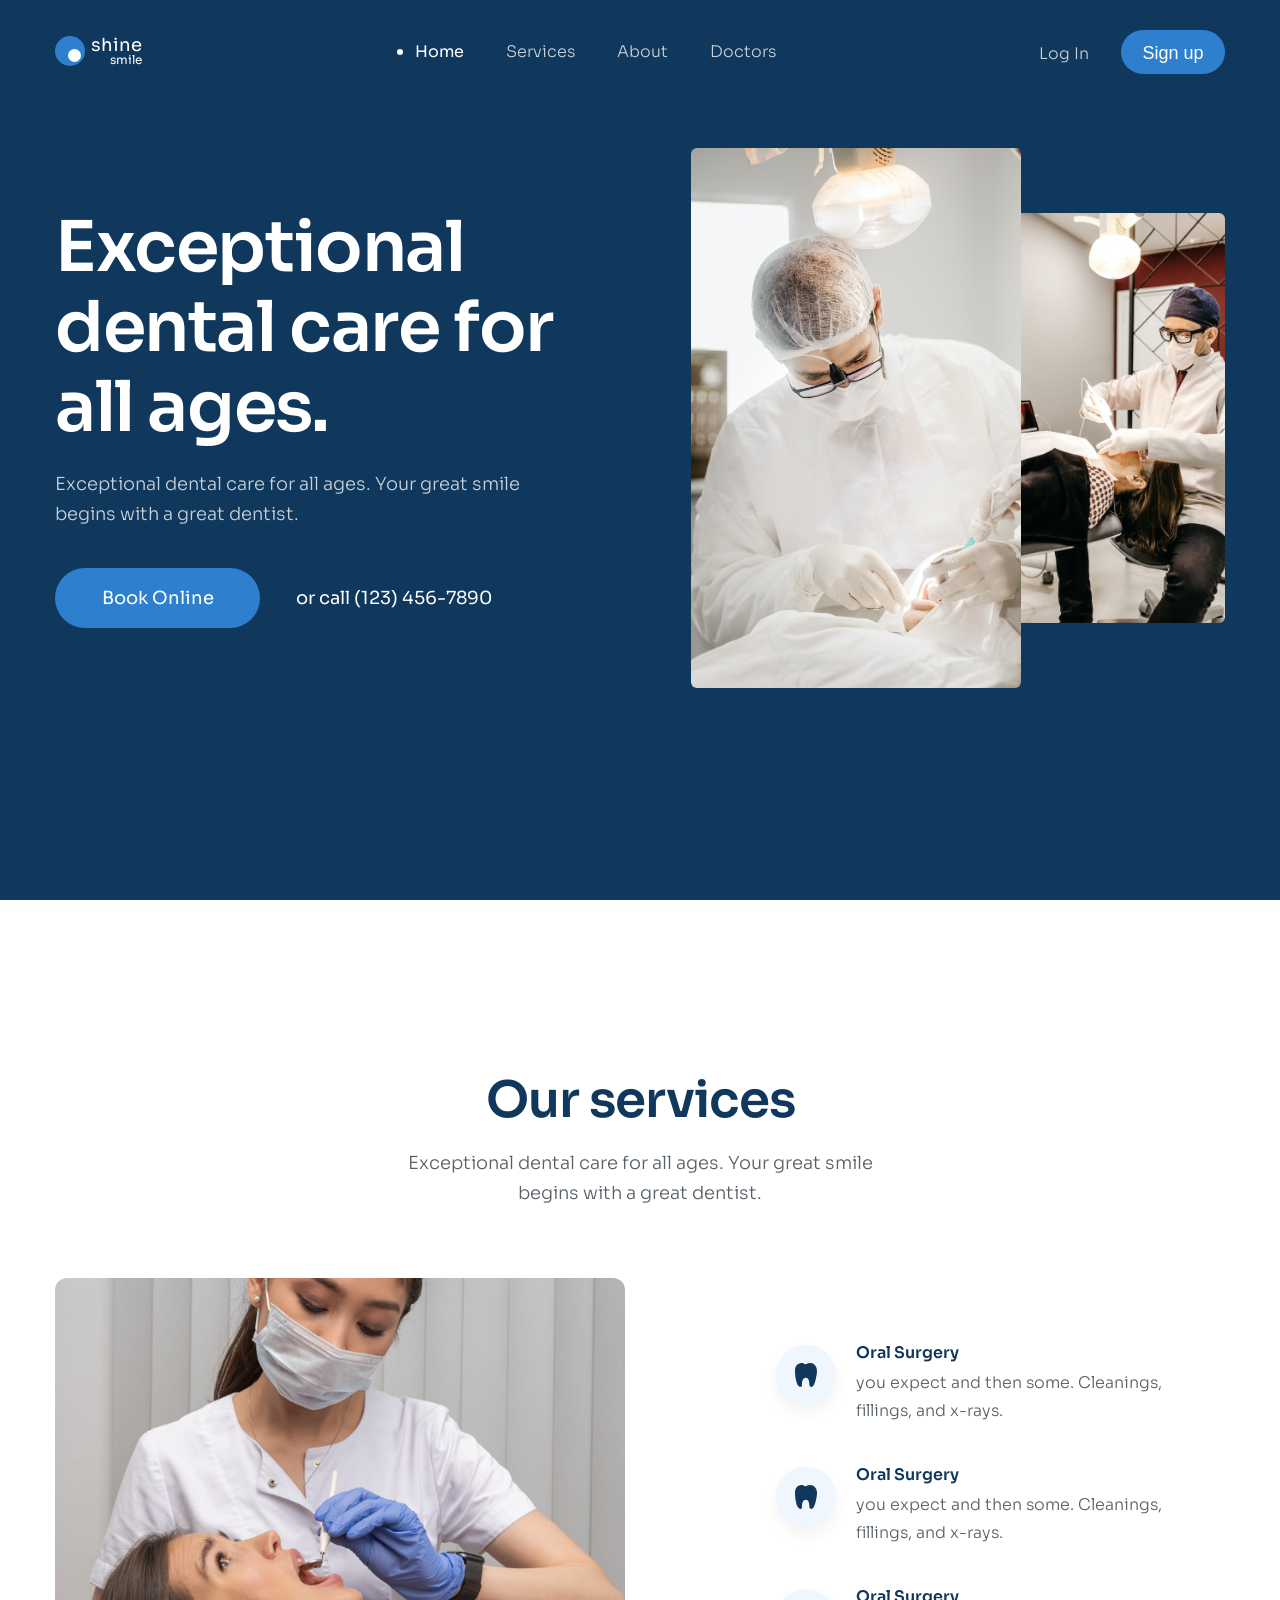
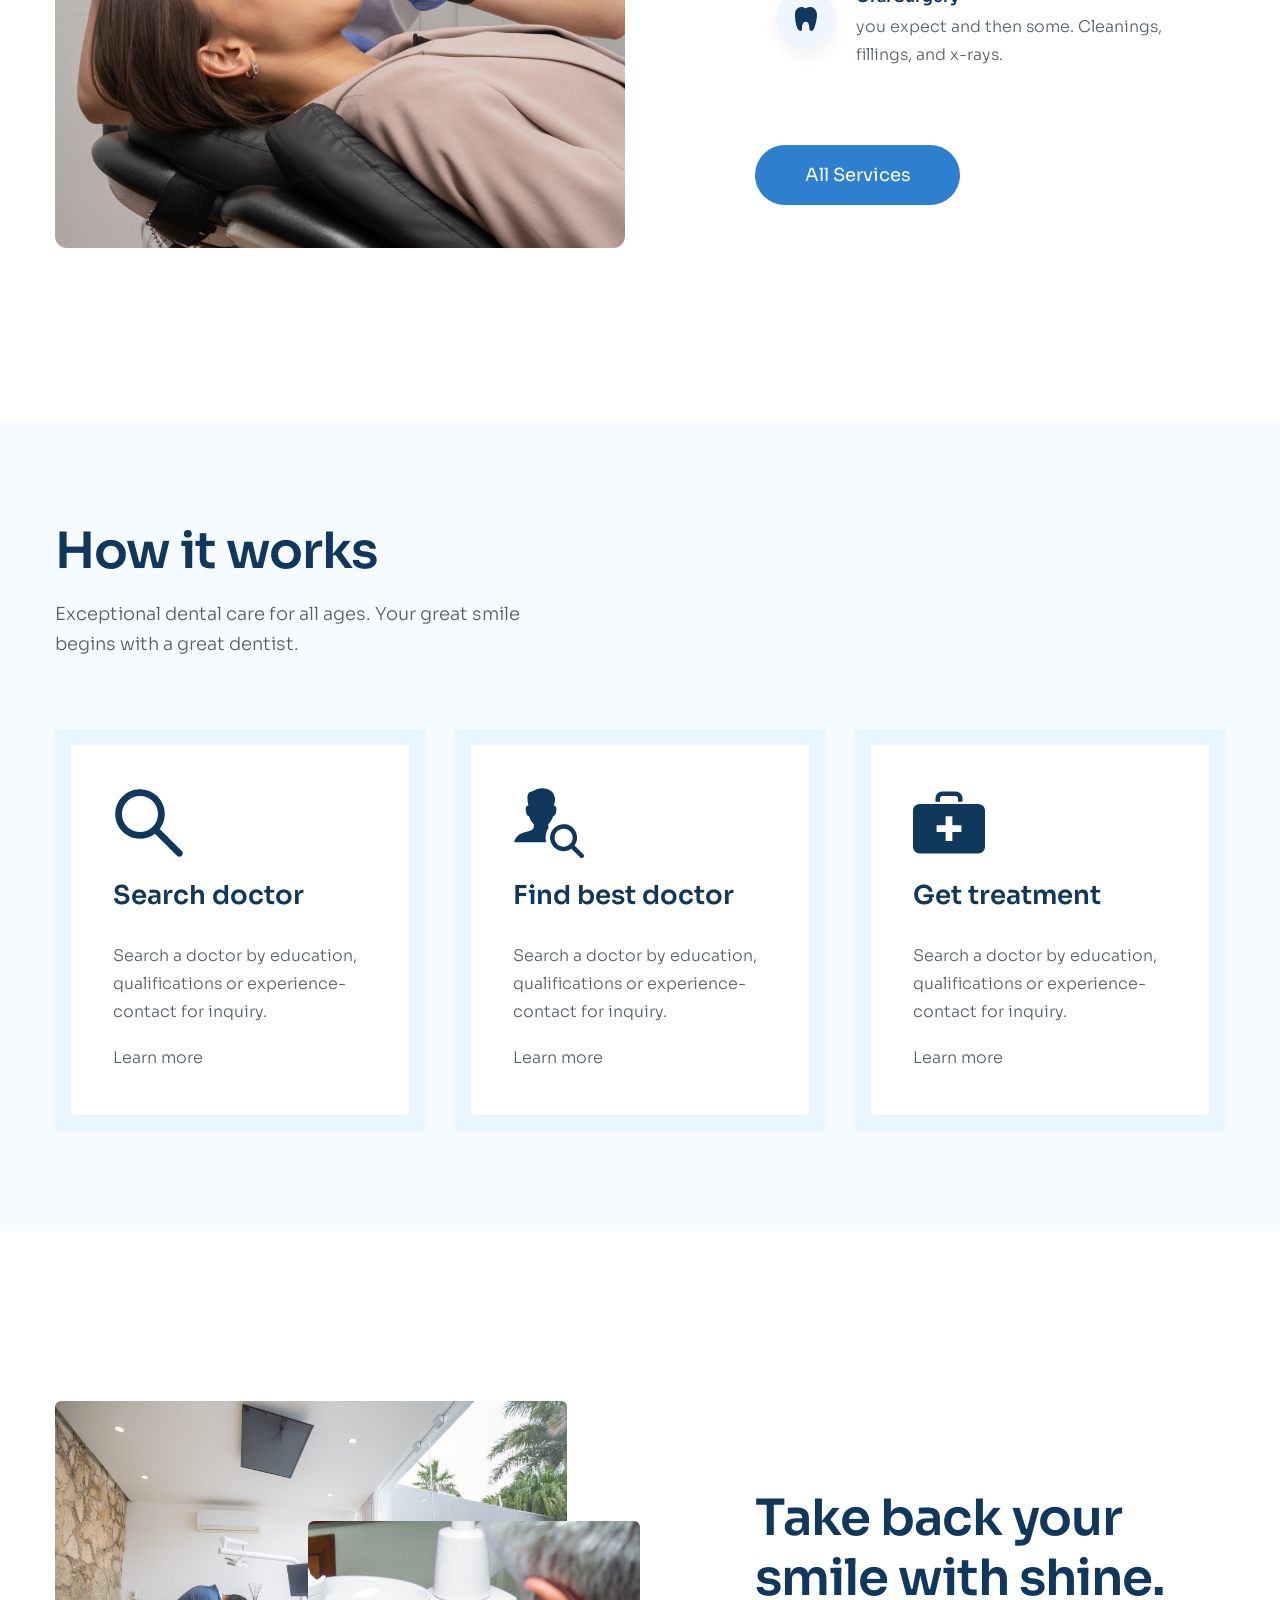
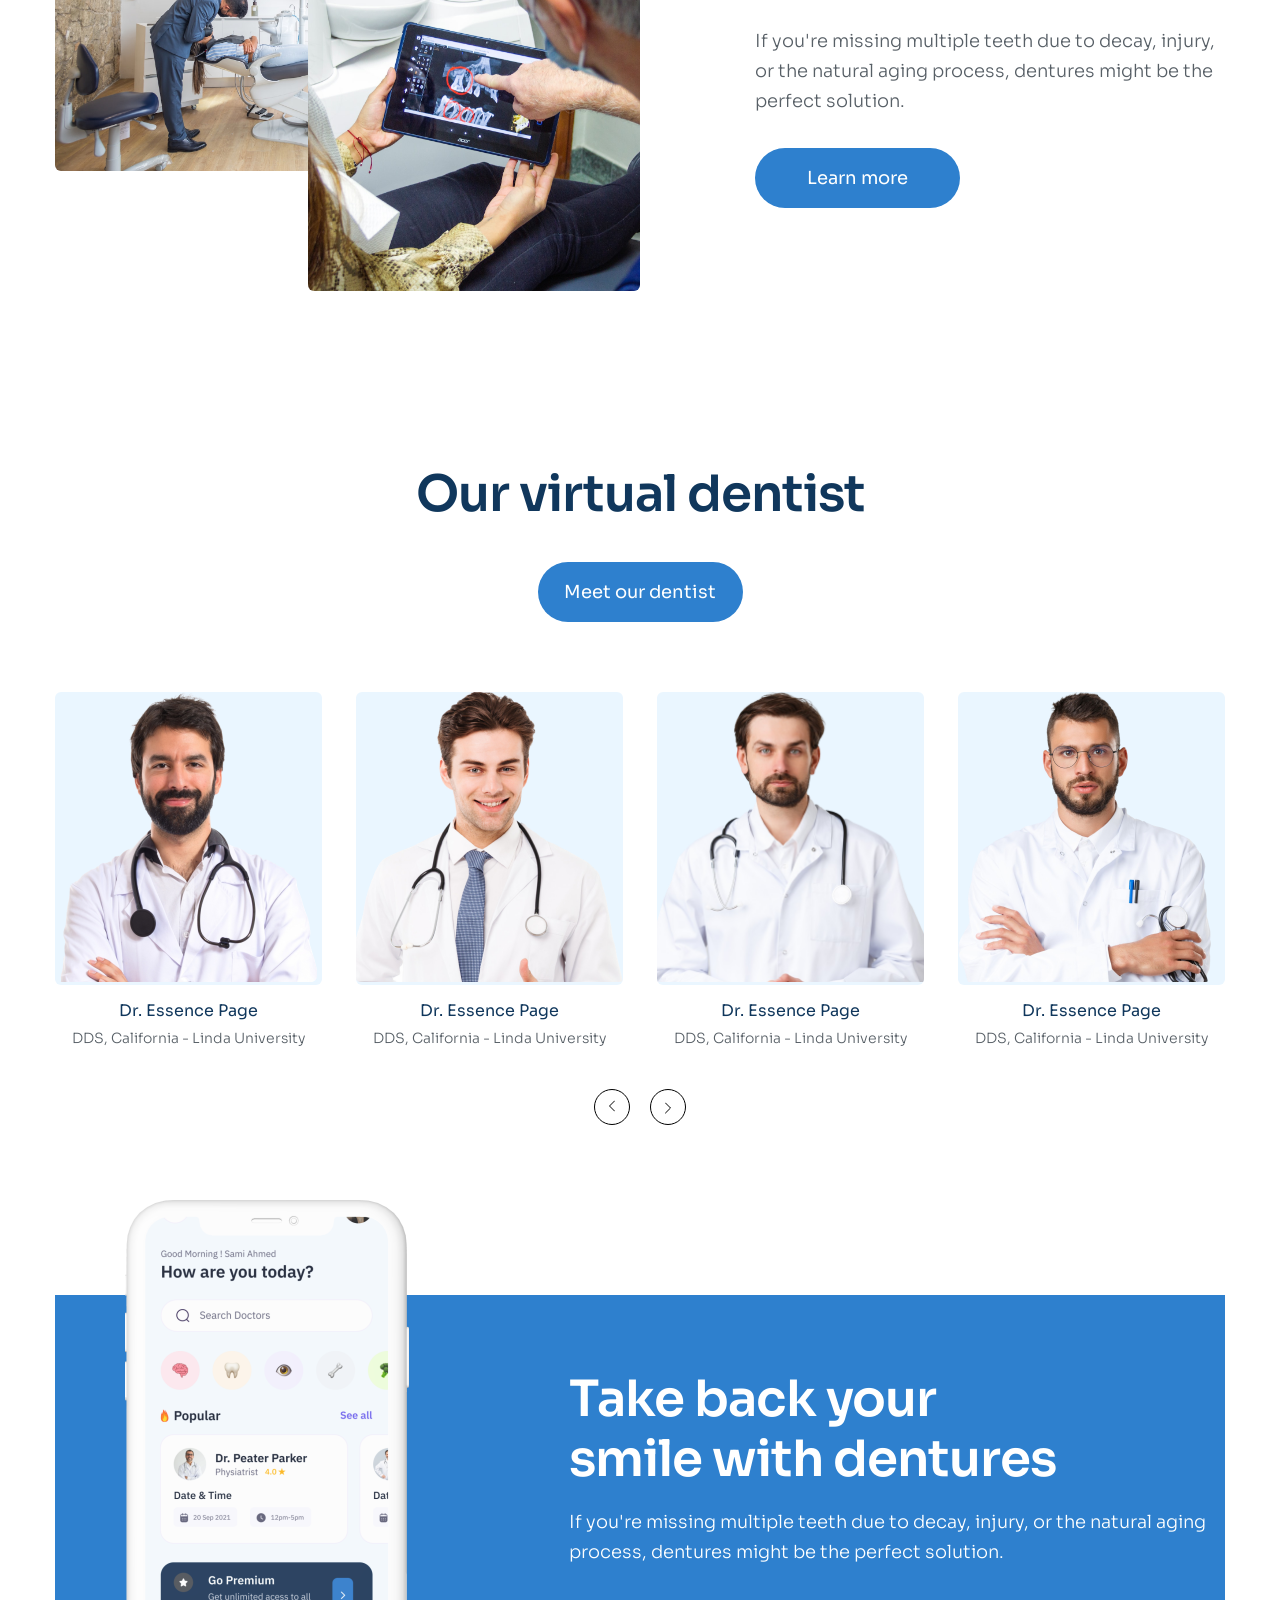
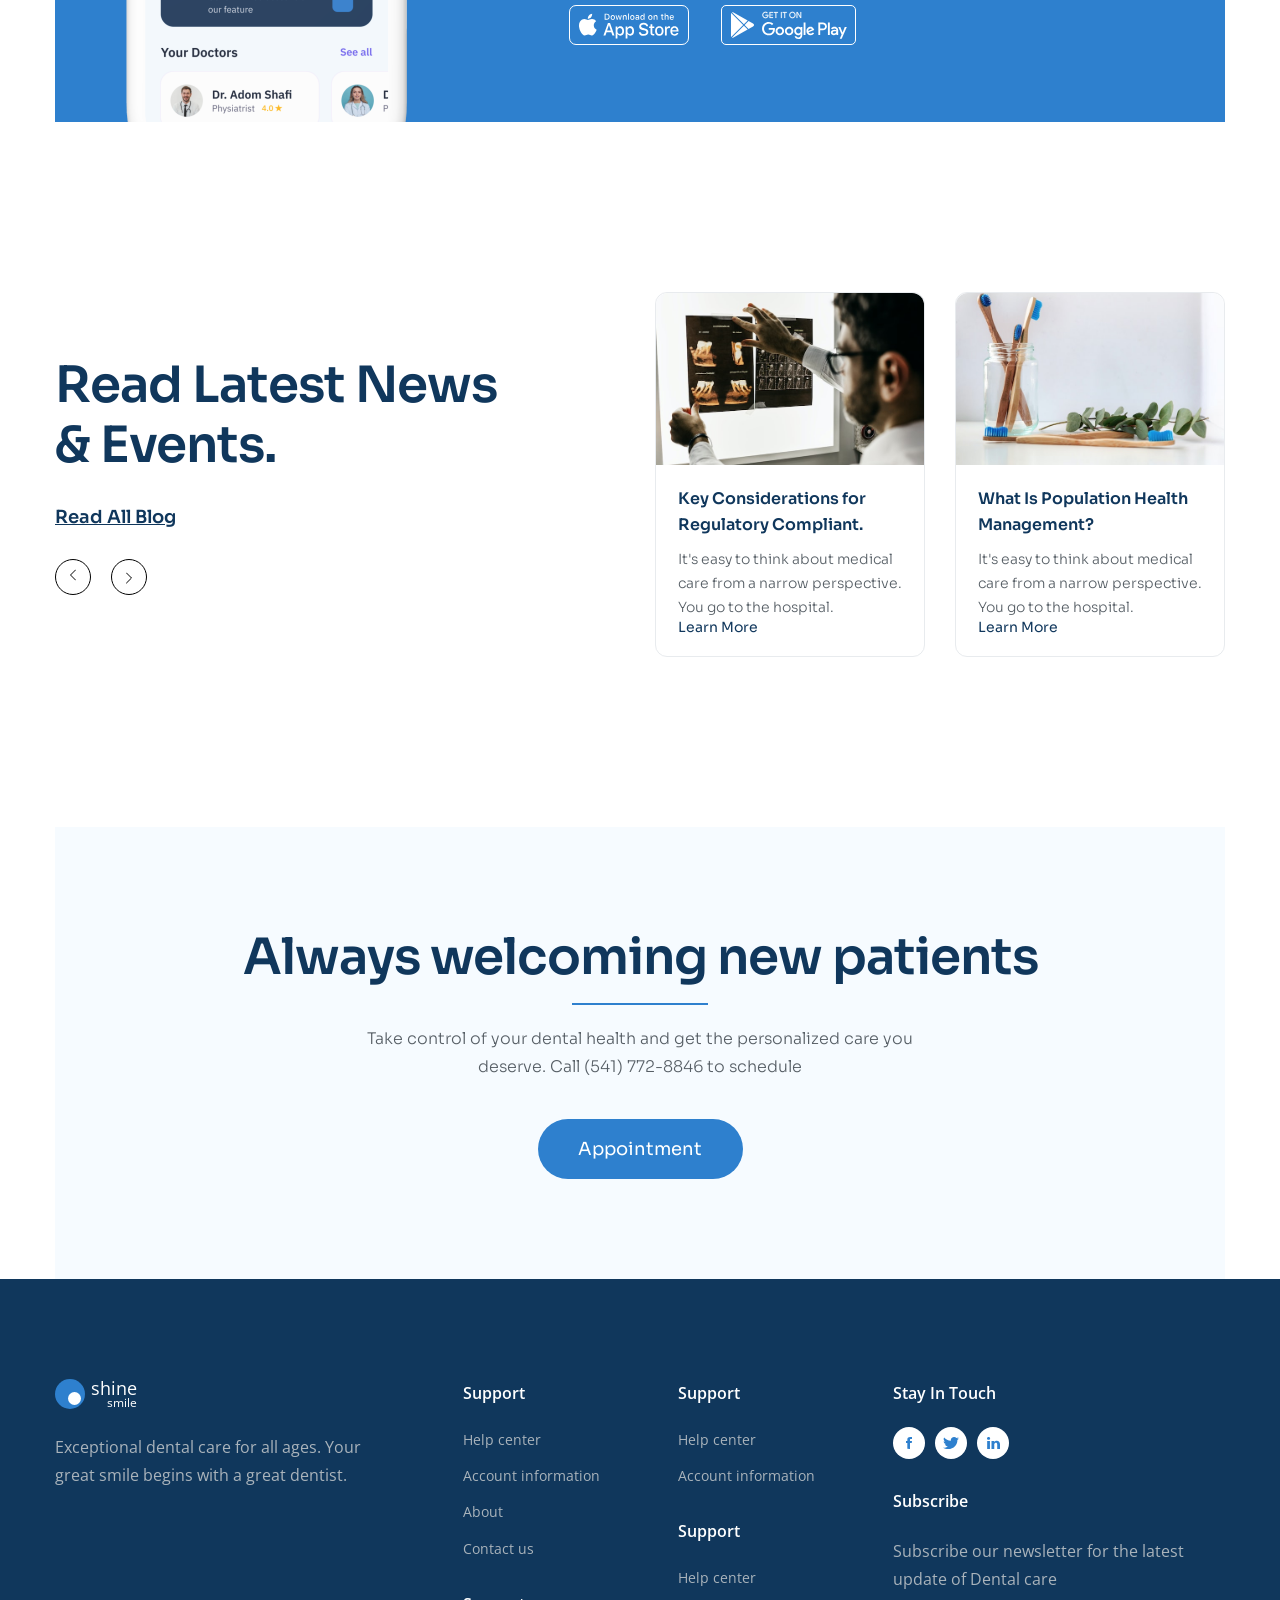
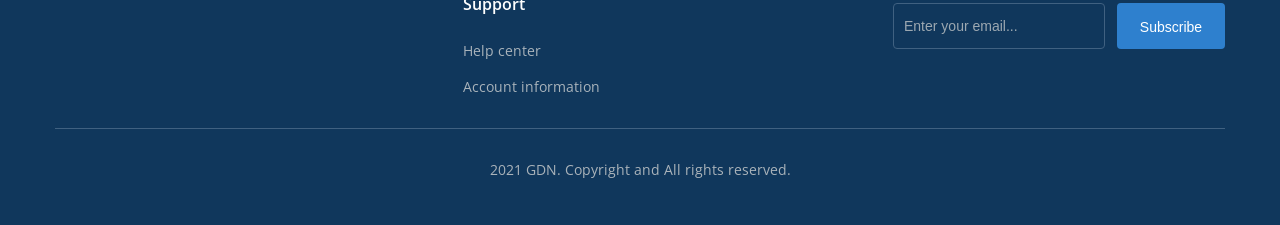
==== commit 41d80b65: "footer" ====
--- a/index.html
+++ b/index.html
@@ -26,9 +26,11 @@
     <meta name="theme-color" content="#ffffff">
 
     <!-- gg font -->
-    <link rel="preconnect" href="https://fonts.googleapis.com">
-    <link rel="preconnect" href="https://fonts.gstatic.com" crossorigin>
-    <link href="https://fonts.googleapis.com/css2?family=Sora:wght@300;400;600&display=swap" rel="stylesheet">
+    <link rel="preconnect" href="https://fonts.googleapis.com" />
+    <link rel="preconnect" href="https://fonts.gstatic.com" crossorigin />
+    <link
+        href="https://fonts.googleapis.com/css2?family=Open+Sans:wght@400;600&family=Sora:wght@300;400;500;600;700&display=swap"
+        rel="stylesheet" />
 
     <link rel="stylesheet" href="assets/css/reset.css">
     <link rel="stylesheet" href="assets/css/styles.css">
@@ -396,8 +398,120 @@
     </main>
     <footer class="footer">
         <div class="container">
-            <div class="footer__inner">
-
+            <div class="footer__row">
+                <div class="footer__column">
+                    <a href="/">
+                        <span class="logo">
+                            <span class="logo__circle"></span>
+                            <span class="logo__text">
+                                <span class="logo__brand">shine</span>
+                                <span class="logo__brand logo__brand--small">smile</span>
+                            </span>
+                        </span>
+                    </a>
+                    <p class="footer__desc">Exceptional dental care for all ages. Your great smile begins with a great
+                        dentist.</p>
+                </div>
+
+                <div class="footer__column">
+                    <h3 class="footer__heading">Support</h3>
+                    <ul class="footer__list">
+                        <li class="footer__item">
+                            <a href="#!" class="footer__link">Help center</a>
+                        </li>
+                        <li class="footer__item">
+                            <a href="#!" class="footer__link">Account information</a>
+                        </li>
+                        <li class="footer__item">
+                            <a href="#!" class="footer__link">About</a>
+                        </li>
+                        <li class="footer__item">
+                            <a href="#!" class="footer__link">Contact us</a>
+                        </li>
+                    </ul>
+
+                    <h3 class="footer__heading">Support</h3>
+                    <ul class="footer__list">
+                        <li class="footer__item">
+                            <a href="#!" class="footer__link">Help center</a>
+                        </li>
+                        <li class="footer__item">
+                            <a href="#!" class="footer__link">Account information</a>
+                        </li>
+                    </ul>
+                </div>
+
+                <div class="footer__column">
+                    <h3 class="footer__heading">Support</h3>
+                    <ul class="footer__list">
+                        <li class="footer__item">
+                            <a href="#!" class="footer__link">Help center</a>
+                        </li>
+                        <li class="footer__item">
+                            <a href="#!" class="footer__link">Account information</a>
+                        </li>
+                        <li class="footer__item">
+                    </ul>
+
+                    <h3 class="footer__heading">Support</h3>
+                    <ul class="footer__list">
+                        <li class="footer__item">
+                            <a href="#!" class="footer__link">Help center</a>
+                        </li>
+                    </ul>
+                </div>
+
+                <div class="footer__column">
+                    <h3 class="footer__heading">Stay In Touch</h3>
+                    <div class="footer__social">
+
+
+                        <a href="#!" class="footer__social-btn">
+                            <svg width="6" height="12" viewBox="0 0 6 12" fill="none"
+                                xmlns="http://www.w3.org/2000/svg">
+                                <path
+                                    d="M3.98981 11.9358V6.0302H5.76473L6 3.9517H3.98981L3.9928 2.91132C3.9928 2.3692 4.0477 2.07885 4.87783 2.07885H5.98755V0H4.21224C2.07977 0 1.32931 1.00825 1.32931 2.70405V3.95186H0V6.03055H1.32931V11.8521C1.84718 11.9489 2.38257 12 2.93075 12C3.28487 12 3.63863 11.9786 3.98981 11.9358Z"
+                                    fill="currentColor" />
+                            </svg>
+                        </a>
+                        <a href="#!" class="footer__social-btn">
+                            <svg width="16" height="12" viewBox="0 0 16 12" fill="none"
+                                xmlns="http://www.w3.org/2000/svg">
+                                <path
+                                    d="M16 1.42062C15.405 1.66154 14.771 1.82123 14.11 1.89877C14.79 1.524 15.309 0.935077 15.553 0.225231C14.919 0.574154 14.219 0.820615 13.473 0.958154C12.871 0.366462 12.013 0 11.077 0C9.261 0 7.799 1.36062 7.799 3.02862C7.799 3.26862 7.821 3.49938 7.875 3.71908C5.148 3.59631 2.735 2.38985 1.114 0.552C0.831 1.00523 0.665 1.524 0.665 2.08246C0.665 3.13108 1.25 4.06062 2.122 4.59877C1.595 4.58954 1.078 4.44831 0.64 4.22585C0.64 4.23508 0.64 4.24708 0.64 4.25908C0.64 5.73046 1.777 6.95262 3.268 7.23415C3.001 7.30154 2.71 7.33385 2.408 7.33385C2.198 7.33385 1.986 7.32277 1.787 7.28215C2.212 8.48123 3.418 9.36277 4.852 9.39138C3.736 10.1972 2.319 10.6828 0.785 10.6828C0.516 10.6828 0.258 10.6717 0 10.6412C1.453 11.5062 3.175 12 5.032 12C11.068 12 14.368 7.38462 14.368 3.384C14.368 3.25015 14.363 3.12092 14.356 2.99262C15.007 2.56615 15.554 2.03354 16 1.42062Z"
+                                    fill="currentColor" />
+                            </svg>
+                        </a>
+                        <a href="#!" class="footer__social-btn">
+                            <svg width="13" height="12" viewBox="0 0 13 12" fill="none"
+                                xmlns="http://www.w3.org/2000/svg">
+                                <path
+                                    d="M0 1.39394C0 0.989891 0.146401 0.656558 0.439189 0.393939C0.731978 0.131309 1.11262 0 1.58108 0C2.04119 0 2.41344 0.129285 2.69788 0.387879C2.99066 0.654545 3.13707 1.00201 3.13707 1.4303C3.13707 1.81818 2.99486 2.14141 2.71042 2.4C2.41764 2.66667 2.03282 2.8 1.55598 2.8H1.54344C1.08333 2.8 0.711072 2.66667 0.426641 2.4C0.142209 2.13333 0 1.79798 0 1.39394ZM0.163127 12V3.90303H2.94884V12H0.163127ZM4.49228 12H7.27799V7.47879C7.27799 7.19595 7.31146 6.97777 7.37838 6.82424C7.49549 6.54949 7.67326 6.31716 7.91168 6.12727C8.1501 5.93737 8.44916 5.84242 8.80888 5.84242C9.74582 5.84242 10.2143 6.45252 10.2143 7.67273V12H13V7.35758C13 6.16161 12.7072 5.25455 12.1216 4.63636C11.536 4.01818 10.7622 3.70909 9.80019 3.70909C8.72104 3.70909 7.88031 4.15758 7.27799 5.05455V5.07879H7.26544L7.27799 5.05455V3.90303H4.49228C4.509 4.16161 4.51737 4.96565 4.51737 6.31515C4.51737 7.66464 4.509 9.55959 4.49228 12Z"
+                                    fill="currentColor" />
+                            </svg>
+                        </a>
+
+                    </div>
+                    <h3 class="footer__heading">Subscribe</h3>
+                    <p class="footer__desc">
+                        Subscribe our newsletter for the latest update of
+                        Dental care
+                    </p>
+
+                    <form class="footer-form" action="">
+                        <input class="footer-form__input" type="email" name="email" id="email"
+                            placeholder="Enter your email..." />
+                        <button class="btn footer-form__submit" type="submit">
+                            Subscribe
+                        </button>
+                    </form>
+                </div>
+            </div>
+
+            <div class="footer__copyright">
+                <p class="footer__copyright-text">
+                    2021 GDN. Copyright and All rights reserved.
+                </p>
             </div>
         </div>
     </footer>
--- a/assets/css/styles.css
+++ b/assets/css/styles.css
@@ -88,6 +88,7 @@
 
 .btn:hover {
     opacity: 0.9;
+    cursor: pointer;
 }
 
 .control {
@@ -685,6 +686,119 @@
     line-height: 1.75;
     width: 617px;
     margin: 38px 0;
+    text-align: center;
 }
 
 /* ======== footer =========*/
+
+footer {
+    padding-top: 100px;
+    background: #10375C;
+    font-family: 'Open Sans', sans-serif;
+}
+
+.footer__row {
+    display: grid;
+    grid-template-columns: 1fr 0.4fr 0.4fr 1fr;
+    column-gap: 78px;
+}
+
+.footer__desc {
+    color: #A9B3BB;
+    margin-top: 22px;
+    font-size: 1.6rem;
+    line-height: 1.75;
+}
+
+.footer__heading {
+    color: #FFF;
+    font-size: 1.6rem;
+    font-weight: 600;
+    line-height: 1.75;
+    margin-bottom: 20px;
+}
+
+.footer__list {
+    margin-bottom: 28px;
+}
+
+.footer__link {
+    color: #A9B3BB;
+    font-size: 1.4rem;
+    line-height: 1.86;
+    white-space: nowrap;
+}
+
+.footer__link:hover{
+    text-decoration: underline;
+}
+
+.footer__item{
+    margin-bottom: 10px;
+}
+
+.footer__social{
+    display: flex;
+    column-gap: 10px;
+    margin-bottom: 28px;
+}
+
+.footer__social-btn {
+    display: flex;
+    align-items: center;
+    justify-content: center;
+    width: 32px;
+    height: 32px;
+    border-radius: 50%;
+    color: #2e80ce;
+    background: #fff;
+    transition: 0.25s;
+}
+
+.footer__social-btn:hover {
+    color: #fff;
+    background: #2e80ce;
+}
+
+.footer-form {
+    display: flex;
+    column-gap: 12px;
+    margin-top: 10px;
+}
+
+.footer-form__input {
+    width: 212px;
+    height: 46px;
+    padding: 0 10px;
+    outline: none;
+    border: 1px solid #406181;
+    border-radius: 4px;
+    color: #fff;
+    background: transparent;
+}
+
+.footer-form__input::placeholder {
+    font-size: 1.4rem;
+    line-height: 1.86;
+    color: #9ca8b1;
+}
+
+.footer-form__submit {
+    --height: 46px;
+
+    min-width: 108px;
+    border-radius: 4px;
+    font-size: 1.4rem;
+}
+
+.footer__copyright {
+    padding: 28px 0 42px;
+    border-top: 1px solid #406181;
+}
+
+.footer__copyright-text {
+    font-size: 1.4rem;
+    line-height: 1.86;
+    text-align: center;
+    color: #aab3ba;
+}
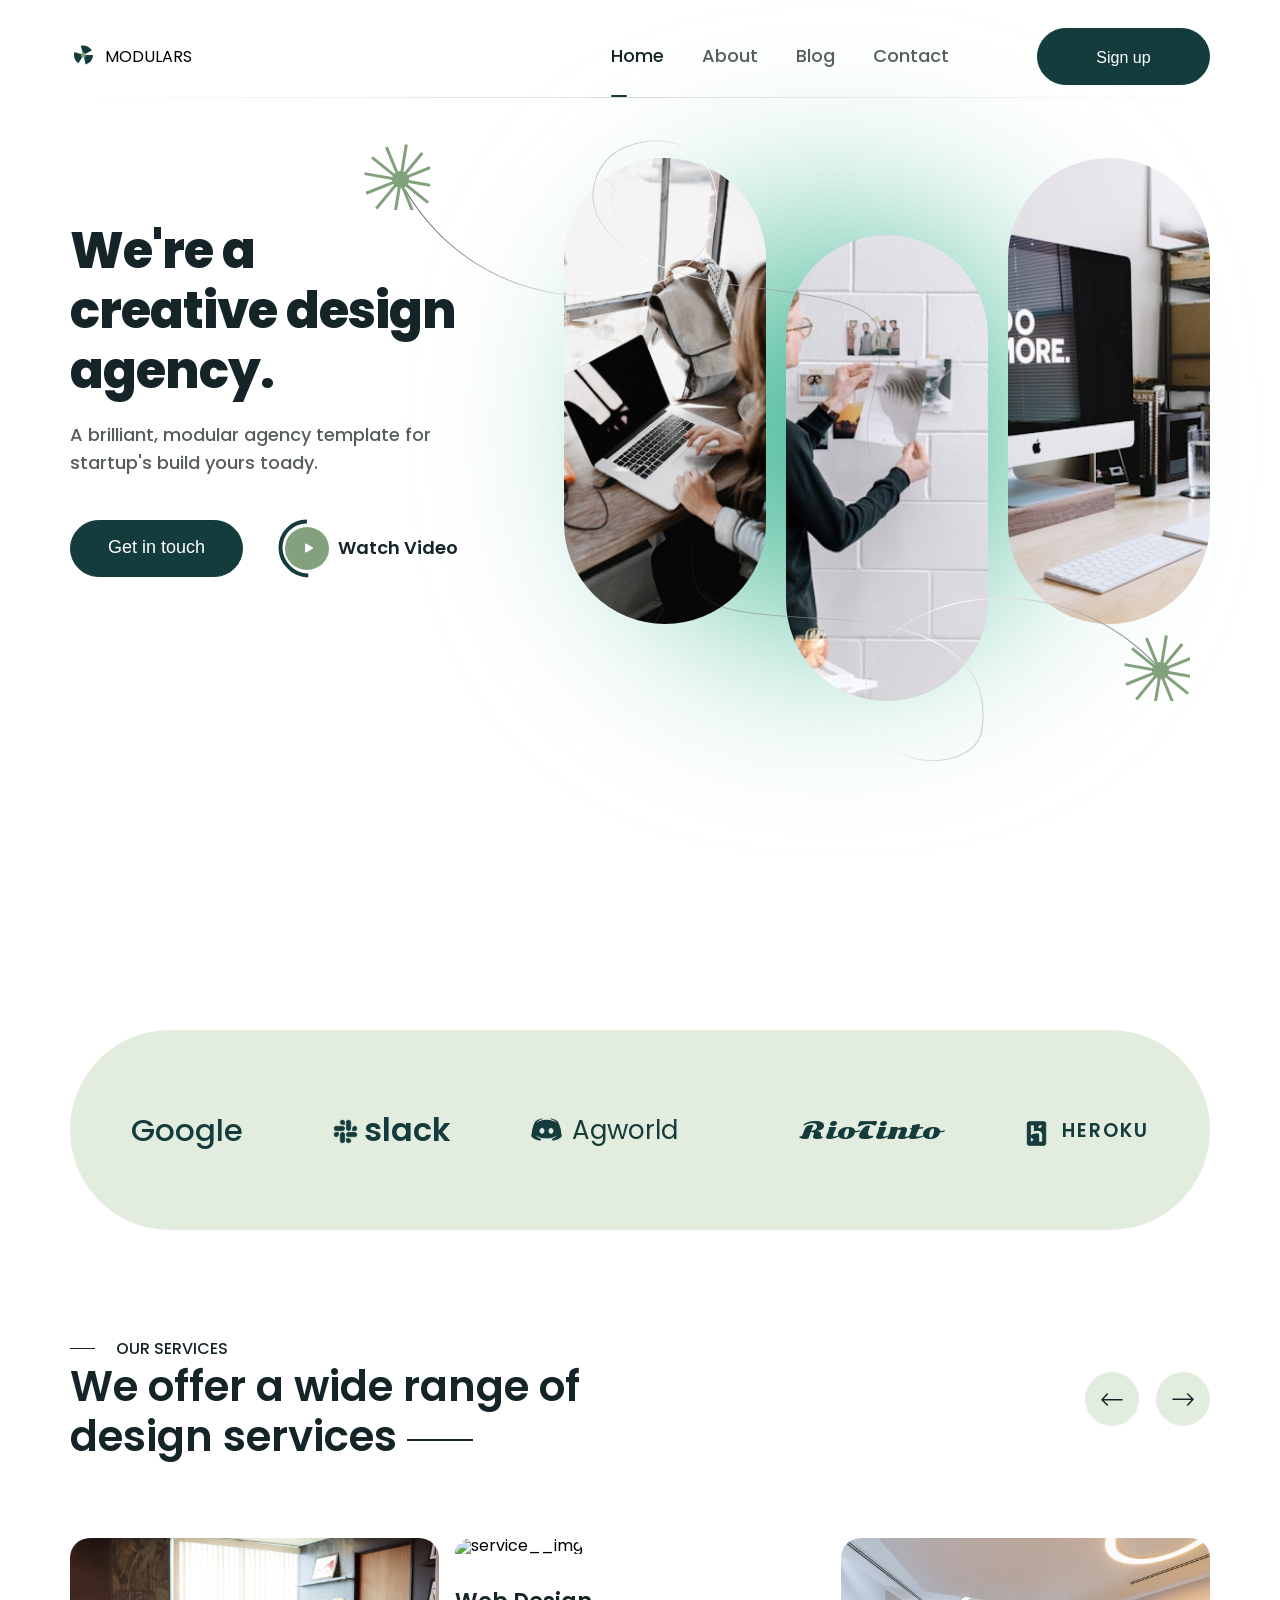
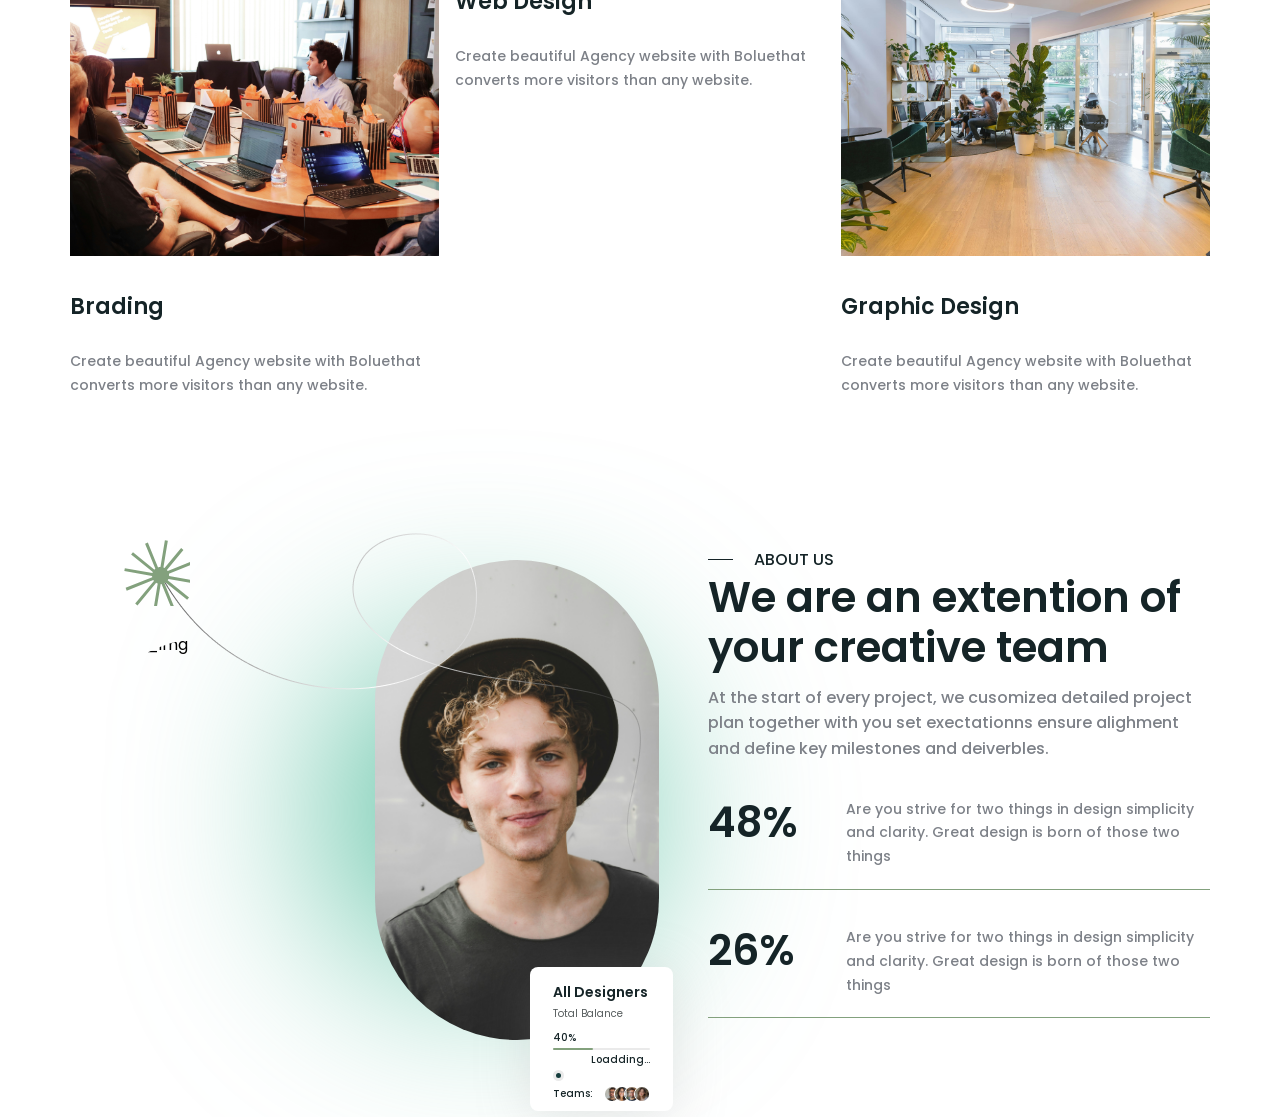
==== commit 4d8fd57d: "about" ====
--- a/index.html
+++ b/index.html
@@ -4,33 +4,14 @@
 <head>
     <meta charset="UTF-8">
     <meta name="viewport" content="width=device-width, initial-scale=1.0">
-    <title>Dental care</title>
-
-    <!-- favicon -->
-    <link rel="apple-touch-icon" sizes="57x57" href="./assets/favicon">
-    <link rel="apple-touch-icon" sizes="60x60" href="./assets/favicon/apple-icon-60x60.png">
-    <link rel="apple-touch-icon" sizes="72x72" href="./assets/favicon/apple-icon-72x72.png">
-    <link rel="apple-touch-icon" sizes="76x76" href="./assets/favicon/apple-icon-76x76.png">
-    <link rel="apple-touch-icon" sizes="114x114" href="./assets/favicon/apple-icon-114x114.png">
-    <link rel="apple-touch-icon" sizes="120x120" href="./assets/favicon/apple-icon-120x120.png">
-    <link rel="apple-touch-icon" sizes="144x144" href="./assets/favicon/apple-icon-144x144.png">
-    <link rel="apple-touch-icon" sizes="152x152" href="./assets/favicon/apple-icon-152x152.png">
-    <link rel="apple-touch-icon" sizes="180x180" href="./assets/favicon/apple-icon-180x180.png">
-    <link rel="icon" type="image/png" sizes="192x192" href="./assets/favicon/android-icon-192x192.png">
-    <link rel="icon" type="image/png" sizes="32x32" href="./assets/favicon/favicon-32x32.png">
-    <link rel="icon" type="image/png" sizes="96x96" href="./assets/favicon/favicon-96x96.png">
-    <link rel="icon" type="image/png" sizes="16x16" href="./assets/favicon/favicon-16x16.png">
-    <link rel="manifest" href="./assets/favicon/manifest.json">
-    <meta name="msapplication-TileColor" content="#ffffff">
-    <meta name="msapplication-TileImage" content="/ms-icon-144x144.png">
-    <meta name="theme-color" content="#ffffff">
+    <title>Document</title>
 
     <!-- gg font -->
-    <link rel="preconnect" href="https://fonts.googleapis.com" />
-    <link rel="preconnect" href="https://fonts.gstatic.com" crossorigin />
+    <link rel="preconnect" href="https://fonts.googleapis.com">
+    <link rel="preconnect" href="https://fonts.gstatic.com" crossorigin>
     <link
-        href="https://fonts.googleapis.com/css2?family=Open+Sans:wght@400;600&family=Sora:wght@300;400;500;600;700&display=swap"
-        rel="stylesheet" />
+        href="https://fonts.googleapis.com/css2?family=Poppins:wght@400;500;600&family=Public+Sans:ital,wght@0,100..900;1,100..900&family=Sonsie+One&display=swap"
+        rel="stylesheet">
 
     <link rel="stylesheet" href="assets/css/reset.css">
     <link rel="stylesheet" href="assets/css/styles.css">
@@ -39,482 +20,249 @@
 <body>
     <header class="header">
         <div class="container">
-            <div class="header-top">
-                <a href="/">
-                    <span class="logo">
-                        <span class="logo__circle"></span>
-                        <span class="logo__text">
-                            <span class="logo__brand">shine</span>
-                            <span class="logo__brand logo__brand--small">smile</span>
+            <div class="header__body">
+
+                <div class="logo">
+                    <span class="logo__circle">
+                        <svg xmlns="http://www.w3.org/2000/svg" width="27" height="27" viewBox="0 0 27 27" fill="none">
+                            <path
+                                d="M22.9998 13.1177C22.9998 15.2736 22.2665 17.3655 20.9203 19.0495C19.5741 20.7335 17.6951 21.9096 15.5921 22.3844L13.4998 13.1177H22.9998Z"
+                                fill="#143C3C" />
+                            <path
+                                d="M10.7382 4.02764C12.801 3.4009 15.0157 3.49448 17.0183 4.29299C19.021 5.0915 20.6925 6.54745 21.7581 8.42163L13.4998 13.1174L10.7382 4.02764Z"
+                                fill="#143C3C" />
+                            <path
+                                d="M8.39185 21.1275C6.57403 19.9683 5.20456 18.2253 4.50846 16.1848C3.81236 14.1443 3.83103 11.9277 4.5614 9.89924L13.4997 13.1175L8.39185 21.1275Z"
+                                fill="#143C3C" />
+                            <circle cx="13.4998" cy="13.1177" r="2.5" fill="#83A17D" />
+                        </svg>
+                    </span>
+                    <span class="logo__text">
+                        MODULARS
+                    </span>
+                </div>
+
+                <div class="navbar">
+                    <ul class="navbar__list">
+                        <li class="navbar__item">
+                            <a href="#!" class="navbar__link navbar__link--active">Home</a>
+                        </li>
+                        <li class="navbar__item">
+                            <a href="#!" class="navbar__link">About</a>
+                        </li>
+                        <li class="navbar__item">
+                            <a href="#!" class="navbar__link">Blog</a>
+                        </li>
+                        <li class="navbar__item">
+                            <a href="#!" class="navbar__link">Contact</a>
+                        </li>
+                    </ul>
+                </div>
+
+                <div class="header-action">
+                    <button class="btn header-action__signup">
+                        Sign up
+                    </button>
+                </div>
+            </div>
+
+            <!-- hero -->
+            <section class="hero">
+                <div class="hero__content">
+                    <h1 class="hero__heading">
+                        We're a creative design agency.
+                    </h1>
+                    <p class="hero_desc">
+                        A brilliant, modular agency template for startup's build yours toady.
+                    </p>
+                    <div class="hero__action">
+                        <button class="btn get-in-touch">Get in touch</button>
+                        <span class="hero__video-icon">
+                            <svg width="8" height="10" viewBox="0 0 8 10" fill="none"
+                                xmlns="http://www.w3.org/2000/svg">
+                                <path
+                                    d="M7.48979 4.22586C8.15106 4.61996 8.13773 5.58212 7.4658 5.95775L1.49682 9.29454C0.824887 9.67017 -0.00170366 9.17755 0.00896126 8.40782L0.103701 1.57014C0.114366 0.800411 0.954284 0.330874 1.61555 0.724974L7.48979 4.22586Z"
+                                    fill="currentColor"></path>
+                            </svg>
                         </span>
-                    </span>
-                </a>
-
-                <nav class="navbar">
-                    <ul class="navbar__list">
-                        <li class="navbar__item">
-                            <a href="#!" class="navbar__link navbar__link--active">
-                                Home
-                            </a>
-                        </li>
-                        <li class="navbar__item">
-                            <a href="#!" class="navbar__link">
-                                Services
-                            </a>
-                        </li>
-                        <li class="navbar__item">
-                            <a href="#!" class="navbar__link">
-                                About
-                            </a>
-                        </li>
-                        <li class="navbar__item">
-                            <a href="#!" class="navbar__link">
-                                Doctors
-                            </a>
-                        </li>
-                    </ul>
-                </nav>
-
-                <div class="header-action">
-                    <a href="#!" class="header-action__login">Log In</a>
-                    <button class="btn header-action__signup" style="--height: 44px; --weight: 104px">Sign up</button>
-                </div>
-            </div>
-
-            <section class="hero">
-                <section class="hero__content">
-                    <h1 class="hero__heading">Exceptional dental care for all ages.</h1>
-                    <p class="hero__desc">Exceptional dental care for all ages. Your great smile begins with a great
-                        dentist.</p>
-                    <div class="hero__row">
-                        <a href="#!" class="btn">Book Online</a>
-                        <span class="hero__phone">or call (123) 456-7890</span>
-                    </div>
-                </section>
+                        <span class="hero__video-text">Watch Video</span>
+                    </div>
+                </div>
                 <div class="hero__media">
-                    <figure class="hero__images">
-                        <img src="./assets/img/hero-01.jpg" alt="hero__img" class="hero__img">
-                        <img src="./assets/img/hero-02.jpg" alt="hero__img" class="hero__img">
-                    </figure>
-                </div>
-            </section>
+                    <figgure class="hero__images">
+                        <img src="./assets/img/hero1.jpg" alt="hero__img" class="hero__img">
+                        <img src="./assets/img/hero2.jpg" alt="hero__img" class="hero__img">
+                        <img src="./assets/img/hero3.jpg" alt="hero__img" class="hero__img">
+                    </figgure>
+                    <span class="hero-decor__top"></span>
+                    <span class="hero-decor__buttom"></span>
+                </div>
+        </div>
+        </section>
         </div>
     </header>
 
     <main>
-        <section class="service">
+        <!-- logo-list -->
+        <section class="logo-list">
+            <div class="container logo-list__body">
+
+                <div class="logo-google">
+                    <a href="#!" class="logo-google__link">Google</a>
+
+                </div>
+                <div class="logo-slack">
+                    <a href="#!" class="logo-slack__link">slack</a>
+
+                </div>
+                <div class="logo-agworld">
+                    <a href="#!" class="logo-agworld__link">Agworld</a>
+
+                </div>
+                <div class="logo-rioTinto">
+                    <a href="#!" class="logo-rioTinto__link">RioTinto</a>
+
+                </div>
+                <div class="logo-heroku">
+                    <a href="#!" class="logo-heroku__link">HEROKU</a>
+
+                </div>
+
+
+            </div>
+        </section>
+
+        <!-- service -->
+        <section class="services">
             <div class="container">
-                <h2 class="service__heading">Our services</h2>
-                <div class="service__desc">Exceptional dental care for all ages. Your great smile begins with a great
-                    dentist.</div>
-                <div class="service__row">
-                    <figure class="service__images">
-                        <img src="./assets/img/service.png" alt="service__img" class="service__img">
+                <div class="service__top">
+                    <div class="service__top-left">
+                        <p class="sub-headling">
+                            OUR SERVICES
+                        </p>
+                        <h2 class="headling headling__decor">
+                            We offer a wide range of design services
+                        </h2>
+                    </div>
+
+                    <div class="service__top-right">
+                        <button class="control__btn">
+                            <svg class="arrow-icon" width="22" height="13" viewBox="0 0 22 13" fill="none"
+                                xmlns="http://www.w3.org/2000/svg">
+                                <path d="M21 6.82353H0.999999M0.999999 6.82353L6.29412 1M0.999999 6.82353L6.29412 12"
+                                    stroke="currentColor" stroke-width="1.5" stroke-linecap="round"
+                                    stroke-linejoin="round"></path>
+                            </svg>
+                        </button>
+                        <button class="control__btn">
+                            <svg class="arrow-next-icon" width="22" height="13" viewBox="0 0 22 13" fill="none"
+                                xmlns="http://www.w3.org/2000/svg">
+                                <path d="M21 6.82353H0.999999M0.999999 6.82353L6.29412 1M0.999999 6.82353L6.29412 12"
+                                    stroke="currentColor" stroke-width="1.5" stroke-linecap="round"
+                                    stroke-linejoin="round"></path>
+                            </svg>
+                        </button>
+                    </div>
+                </div>
+
+                <div class="service__list">
+                    <div class="service-item">
+                        <article>
+                            <img src="./assets/img/services1.jpg" class="service-item__image" alt="service__img">
+                        </article>
+                        <div class="service-item__body">
+                            <h3 class="service-item__heading">Brading</h3>
+                            <p class="service-item__sesc">Create beautiful Agency website with Boluethat converts more
+                                visitors than any website.</p>
+                        </div>
+                    </div>
+                    <div class="service-item">
+                        <article>
+                            <img src="./assets/img/services2.jpg" class="service-item__image" alt="service__img">
+                        </article>
+                        <div class="service-item__body">
+                            <h3 class="service-item__heading">Web Design</h3>
+                            <p class="service-item__sesc">Create beautiful Agency website with Boluethat converts more
+                                visitors than any website.</p>
+                        </div>
+                    </div>
+                    <div class="service-item">
+                        <article>
+                            <img src="./assets/img/services3.jpg" class="service-item__image" alt="service__img">
+                        </article>
+                        <div class="service-item__body">
+                            <h3 class="service-item__heading">Graphic Design</h3>
+                            <p class="service-item__sesc">Create beautiful Agency website with Boluethat converts more
+                                visitors than any website.</p>
+                        </div>
+                    </div>
+                </div>
+            </div>
+        </section>
+
+        <!-- about us -->
+        <section class="about">
+            <div class="container about-body">
+                <div class="about__media">
+                    <figure class="about__images">
+                        <img src="./assets/img/about1.jpg" alt="about__img" class="about__img">
+                        <img src="./assets/img/about2.jpg" alt="about__img" class="about__img">
                     </figure>
-                    <div>
-                        <div class="service__list">
-                            <!-- item 1 -->
-                            <section class="service-item">
-                                <div class="service-item__icon">
-                                    <svg width="22" height="24" viewBox="0 0 22 24" fill="none"
-                                        xmlns="http://www.w3.org/2000/svg">
-                                        <path
-                                            d="M20.3598 2.63964C17.9506 -0.556131 14.2772 -0.568132 11.2481 1.10682C11.001 1.24657 10.7219 1.31411 10.4406 1.30222C10.1592 1.29033 9.88633 1.19945 9.65105 1.03931C8.49552 0.245717 7.29036 -0.316477 5.13904 0.207462C0.623408 1.3071 0 4.90379 0 8.99816C0.0797353 12.1602 0.500857 15.3032 1.25551 18.3683C2.11836 22.0168 3.90382 24 5.43354 24C6.96326 24 7.00963 22.2204 7.00963 20.8016C7.00963 19.2009 7.39505 14.8009 10.8642 14.8009C13.5317 14.8009 14.3333 18.4013 14.3333 20.8016C14.3329 23.095 15.1722 24 16.6628 24C19.5267 24 20.9796 15.3938 21.3719 13.1237C21.7642 10.8535 22.9882 6.12569 20.3598 2.63964Z"
-                                            fill="currentColor" />
-                                    </svg>
-                                </div>
-                                <div class="service-item__body">
-                                    <h3 class="service-item__heading">
-                                        Oral Surgery
-                                    </h3>
-                                    <p class="service-item__desc">
-                                        you expect and then some. Cleanings, fillings, and x-rays.
-                                    </p>
-                                </div>
-                            </section>
-
-                            <!-- item 2 -->
-                            <section class="service-item">
-                                <div class="service-item__icon">
-                                    <svg width="22" height="24" viewBox="0 0 22 24" fill="none"
-                                        xmlns="http://www.w3.org/2000/svg">
-                                        <path
-                                            d="M20.3598 2.63964C17.9506 -0.556131 14.2772 -0.568132 11.2481 1.10682C11.001 1.24657 10.7219 1.31411 10.4406 1.30222C10.1592 1.29033 9.88633 1.19945 9.65105 1.03931C8.49552 0.245717 7.29036 -0.316477 5.13904 0.207462C0.623408 1.3071 0 4.90379 0 8.99816C0.0797353 12.1602 0.500857 15.3032 1.25551 18.3683C2.11836 22.0168 3.90382 24 5.43354 24C6.96326 24 7.00963 22.2204 7.00963 20.8016C7.00963 19.2009 7.39505 14.8009 10.8642 14.8009C13.5317 14.8009 14.3333 18.4013 14.3333 20.8016C14.3329 23.095 15.1722 24 16.6628 24C19.5267 24 20.9796 15.3938 21.3719 13.1237C21.7642 10.8535 22.9882 6.12569 20.3598 2.63964Z"
-                                            fill="currentColor" />
-                                    </svg>
-                                </div>
-                                <div class="service-item__body">
-                                    <h3 class="service-item__heading">
-                                        Oral Surgery
-                                    </h3>
-                                    <p class="service-item__desc">
-                                        you expect and then some. Cleanings, fillings, and x-rays.
-                                    </p>
-                                </div>
-                            </section>
-
-                            <!-- item 3 -->
-                            <section class="service-item">
-                                <div class="service-item__icon">
-                                    <svg width="22" height="24" viewBox="0 0 22 24" fill="none"
-                                        xmlns="http://www.w3.org/2000/svg">
-                                        <path
-                                            d="M20.3598 2.63964C17.9506 -0.556131 14.2772 -0.568132 11.2481 1.10682C11.001 1.24657 10.7219 1.31411 10.4406 1.30222C10.1592 1.29033 9.88633 1.19945 9.65105 1.03931C8.49552 0.245717 7.29036 -0.316477 5.13904 0.207462C0.623408 1.3071 0 4.90379 0 8.99816C0.0797353 12.1602 0.500857 15.3032 1.25551 18.3683C2.11836 22.0168 3.90382 24 5.43354 24C6.96326 24 7.00963 22.2204 7.00963 20.8016C7.00963 19.2009 7.39505 14.8009 10.8642 14.8009C13.5317 14.8009 14.3333 18.4013 14.3333 20.8016C14.3329 23.095 15.1722 24 16.6628 24C19.5267 24 20.9796 15.3938 21.3719 13.1237C21.7642 10.8535 22.9882 6.12569 20.3598 2.63964Z"
-                                            fill="currentColor" />
-                                    </svg>
-                                </div>
-                                <div class="service-item__body">
-                                    <h3 class="service-item__heading">
-                                        Oral Surgery
-                                    </h3>
-                                    <p class="service-item__desc">
-                                        you expect and then some. Cleanings, fillings, and x-rays.
-                                    </p>
-                                </div>
-                            </section>
-                        </div>
-                        <a href="#!" class="btn">All Services</a>
-                    </div>
-                </div>
-            </div>
-        </section>
-        <section class="work">
-            <div class="container">
-                <h2 class="work__heading">
-                    How it works
-                </h2>
-                <p class="work__desc">
-                    Exceptional dental care for all ages. Your great smile begins with a great dentist.
-                </p>
-                <div class="work__list">
-                    <!-- work-item 1 -->
-                    <div class="work-item">
-                        <img src="./assets/icons/Orion_search.svg" alt="search">
-                        <h3 class="work-item__heading">Search doctor</h3>
-                        <p class="work-item__desc">
-                            Search a doctor by education, qualifications or experience-contact for inquiry.
-                        </p>
-                        <a href="#!" class="work-item__more">Learn more</a>
-                    </div>
-                    <!-- work-item 2 -->
-                    <div class="work-item">
-                        <img src="./assets/icons/Orion_find-user.svg" alt="search">
-                        <h3 class="work-item__heading">Find best doctor</h3>
-                        <p class="work-item__desc">
-                            Search a doctor by education, qualifications or experience-contact for inquiry.
-                        </p>
-                        <a href="#!" class="work-item__more">Learn more</a>
-                    </div>
-                    <!-- work-item 3 -->
-                    <div class="work-item">
-                        <img src="./assets/icons/Orion_first-aid-kit.svg" alt="search">
-                        <h3 class="work-item__heading">Get treatment</h3>
-                        <p class="work-item__desc">
-                            Search a doctor by education, qualifications or experience-contact for inquiry.
-                        </p>
-                        <a href="#!" class="work-item__more">Learn more</a>
-                    </div>
-                </div>
-            </div>
-        </section>
-        <section class="feature">
-            <div class="container">
-                <div class="feature__inner">
-                    <div class="feature__media">
-                        <figure class="feature__images">
-                            <img src="/assets/img/feature-01.jpg" alt="" class="feature__img">
-                            <img src="/assets/img/feature-02.jpg" alt="" class="feature__img">
+                </div>
+                <div class="about__content">
+                    <p class="sub-headling">
+                        ABOUT US
+                    </p>
+                    <h2 class="headling">We are an extention of your creative team</h2>
+                    <p class="about-desc">At the start of every project, we cusomizea detailed project plan together
+                        with you set exectationns ensure alighment and define key milestones and deiverbles.</p>
+
+                    <div class="about-list">
+                        <div class="about-item">
+                            <h2 class="about-number">
+                                48%
+                            </h2>
+                            <p class="about-number__desc">
+                                Are you strive for two things in design simplicity and clarity. Great design is born of
+                                those two things
+                            </p>
+                        </div>
+                        <div class="about-item">
+                            <h2 class="about-number">
+                                26%
+                            </h2>
+                            <p class="about-number__desc">
+                                Are you strive for two things in design simplicity and clarity. Great design is born of
+                                those two things
+                            </p>
+                        </div>
+                    </div>
+                </div>
+
+                <div class="about-team">
+                    <h6 class="about-team__heading">All Designers</h6>
+                    <p class="about-team__sub-heading">Total Balance</p>
+                    <p class="about-team__percent">40%</p>
+                    <div class="about-team__rage">
+                        <span class="about-team__range-loading"></span>
+                    </div>
+                    <p class="about-team__loading">Loadding...</p>
+                    <div class="about-team__symbol"></div>
+                    <div class="about-team__member">
+                        <p class="about-team__member-label">Teams:</p>
+                        <figure class="about-team__avatar">
+                            <img src="./assets/img/avatar1.jpg" alt="avatar" class="about-team__img">
+                            <img src="./assets/img/avatar2.jpg" alt="avatar" class="about-team__img">
+                            <img src="./assets/img/avatar3.jpg" alt="avatar" class="about-team__img">
+                            <img src="./assets/img/avatar4.jpg" alt="avatar" class="about-team__img">
+                        
                         </figure>
                     </div>
-                    <div class="feature__content">
-                        <h2 class="feature__heading">Take back your smile with shine.</h2>
-                        <p class="feature__desc">
-                            If you're missing multiple teeth due to decay, injury, or the natural aging process,
-                            dentures might be the perfect solution.
-                        </p>
-                        <a href="#!" class="btn">Learn more</a>
-                    </div>
-                </div>
-            </div>
-        </section>
-        <section class="member">
-            <div class="container">
-                <header class="member__header">
-                    <h2 class="member__heading">
-                        Our virtual dentist
-                    </h2>
-                    <a href="#!" class="btn member__cta">Meet our dentist</a>
-                </header>
-                <div class="member__list">
-                    <!-- member 1 -->
-                    <article class="member-item">
-                        <div class="member-item__img-bg">
-                            <img src="./assets/img/member-01.png" alt="" class="member-item__img">
-                        </div>
-                        <h3 class="member-item__name">Dr. Essence Page</h3>
-                        <p class="member-item__title">DDS, California - Linda University</p>
-                    </article>
-
-                    <!-- member 2 -->
-                    <article class="member-item">
-                        <div class="member-item__img-bg">
-                            <img src="./assets/img/member-02.png" alt="" class="member-item__img">
-                        </div>
-                        <h3 class="member-item__name">Dr. Essence Page</h3>
-                        <p class="member-item__title">DDS, California - Linda University</p>
-                    </article>
-
-                    <!-- member 3 -->
-                    <article class="member-item">
-                        <div class="member-item__img-bg">
-                            <img src="./assets/img/member-03.png" alt="" class="member-item__img">
-                        </div>
-                        <h3 class="member-item__name">Dr. Essence Page</h3>
-                        <p class="member-item__title">DDS, California - Linda University</p>
-                    </article>
-
-                    <!-- member 4 -->
-                    <article class="member-item">
-                        <div class="member-item__img-bg">
-                            <img src="./assets/img/member-04.png" alt="" class="member-item__img">
-                        </div>
-                        <h3 class="member-item__name">Dr. Essence Page</h3>
-                        <p class="member-item__title">DDS, California - Linda University</p>
-                    </article>
-                </div>
-
-                <div class="member__control control">
-                    <!-- Previous -->
-                    <button class="control__btn">
-                        <svg width="6" height="12" viewBox="0 0 6 12" fill="none" xmlns="http://www.w3.org/2000/svg">
-                            <path d="M5.5 1L0.5 6L5.5 11" stroke="currentColor" stroke-linecap="round"
-                                stroke-linejoin="round" />
-                        </svg>
-                    </button>
-
-                    <!-- Next -->
-                    <button class="control__btn">
-                        <svg width="6" height="12" viewBox="0 0 6 12" fill="none" xmlns="http://www.w3.org/2000/svg">
-                            <path d="M5.5 1L0.5 6L5.5 11" stroke="currentColor" stroke-linecap="round"
-                                stroke-linejoin="round" />
-                        </svg>
-                    </button>
-                </div>
-            </div>
-        </section>
-
-        <section class="install">
-            <div class="container">
-                <div class="install__inner">
-                    <figure>
-                        <img src="./assets/img/mobile-app.png" alt="" class="install__phone">
-                    </figure>
-                    <section class="install__content">
-                        <h2 class="install__heading">Take back your smile with dentures</h2>
-                        <p class="install__desc">If you're missing multiple teeth due to decay, injury, or the natural
-                            aging
-                            process, dentures might be the perfect solution.</p>
-                        <div class="install__row">
-                            <a href="#!">
-                                <img src="./assets/img/app-store.svg" alt="" class="install__btn-img">
-                            </a>
-                            <a href="#!">
-                                <img src="./assets/img/google-play.svg" alt="" class="install__btn-img">
-                            </a>
-                        </div>
-                    </section>
-                </div>
-            </div>
-        </section>
-
-        <section class="news">
-            <div class="container">
-                <div class="news__inner">
-                    <section class="news__content">
-                        <h2 class="news__heading">Read Latest News & Events.</h2>
-                        <a href="#!" class="news__more">Read All Blog</a>
-                        <div class="news__control control">
-                            <!-- Previous -->
-                            <button class="control__btn">
-                                <svg width="6" height="12" viewBox="0 0 6 12" fill="none"
-                                    xmlns="http://www.w3.org/2000/svg">
-                                    <path d="M5.5 1L0.5 6L5.5 11" stroke="currentColor" stroke-linecap="round"
-                                        stroke-linejoin="round" />
-                                </svg>
-                            </button>
-
-                            <!-- Next -->
-                            <button class="control__btn">
-                                <svg width="6" height="12" viewBox="0 0 6 12" fill="none"
-                                    xmlns="http://www.w3.org/2000/svg">
-                                    <path d="M5.5 1L0.5 6L5.5 11" stroke="currentColor" stroke-linecap="round"
-                                        stroke-linejoin="round" />
-                                </svg>
-                            </button>
-                        </div>
-                    </section>
-                    <div class="news__list">
-                        <article class="new-item">
-                            <figure>
-                                <a href="#!">
-                                    <img src="./assets/img/news-01.jpg" alt="" class="news__thumb">
-                                </a>
-                            </figure>
-                            <section class="news-item__body">
-                                <h3 class="news-item__heading">Key Considerations for Regulatory Compliant.</h3>
-                                <p class="news-item__desc">It's easy to think about medical care from a narrow
-                                    perspective. You go to the hospital.</p>
-                                <a href="#!" class="news-item__lean-more">Learn More</a>
-                            </section>
-                        </article>
-                        <article class="new-item">
-                            <figure>
-                                <a href="#!">
-                                    <img src="./assets/img/news-02.jpg" alt="" class="news__thumb">
-                                </a>
-                            </figure>
-                            <section class="news-item__body">
-                                <h3 class="news-item__heading">What Is Population Health Management?</h3>
-                                <p class="news-item__desc">It's easy to think about medical care from a narrow
-                                    perspective. You go to the hospital.</p>
-                                <a href="#!" class="news-item__lean-more">Learn More</a>
-                            </section>
-                        </article>
-                    </div>
-                </div>
-            </div>
-        </section>
-
-        <section class="appointment">
-            <div class="container">
-                <div class="appointment__inner">
-                    <h2 class="appointment__heading">Always welcoming new patients</h2>
-                    <p class="appointment__desc">Take control of your dental health and get the personalized care you
-                        deserve. Call (541) 772-8846 to schedule</p>
-                    <a href="#!" class="btn">Appointment</a>
-                </div>
+                </div>
+
             </div>
         </section>
     </main>
-    <footer class="footer">
-        <div class="container">
-            <div class="footer__row">
-                <div class="footer__column">
-                    <a href="/">
-                        <span class="logo">
-                            <span class="logo__circle"></span>
-                            <span class="logo__text">
-                                <span class="logo__brand">shine</span>
-                                <span class="logo__brand logo__brand--small">smile</span>
-                            </span>
-                        </span>
-                    </a>
-                    <p class="footer__desc">Exceptional dental care for all ages. Your great smile begins with a great
-                        dentist.</p>
-                </div>
-
-                <div class="footer__column">
-                    <h3 class="footer__heading">Support</h3>
-                    <ul class="footer__list">
-                        <li class="footer__item">
-                            <a href="#!" class="footer__link">Help center</a>
-                        </li>
-                        <li class="footer__item">
-                            <a href="#!" class="footer__link">Account information</a>
-                        </li>
-                        <li class="footer__item">
-                            <a href="#!" class="footer__link">About</a>
-                        </li>
-                        <li class="footer__item">
-                            <a href="#!" class="footer__link">Contact us</a>
-                        </li>
-                    </ul>
-
-                    <h3 class="footer__heading">Support</h3>
-                    <ul class="footer__list">
-                        <li class="footer__item">
-                            <a href="#!" class="footer__link">Help center</a>
-                        </li>
-                        <li class="footer__item">
-                            <a href="#!" class="footer__link">Account information</a>
-                        </li>
-                    </ul>
-                </div>
-
-                <div class="footer__column">
-                    <h3 class="footer__heading">Support</h3>
-                    <ul class="footer__list">
-                        <li class="footer__item">
-                            <a href="#!" class="footer__link">Help center</a>
-                        </li>
-                        <li class="footer__item">
-                            <a href="#!" class="footer__link">Account information</a>
-                        </li>
-                        <li class="footer__item">
-                    </ul>
-
-                    <h3 class="footer__heading">Support</h3>
-                    <ul class="footer__list">
-                        <li class="footer__item">
-                            <a href="#!" class="footer__link">Help center</a>
-                        </li>
-                    </ul>
-                </div>
-
-                <div class="footer__column">
-                    <h3 class="footer__heading">Stay In Touch</h3>
-                    <div class="footer__social">
-
-
-                        <a href="#!" class="footer__social-btn">
-                            <svg width="6" height="12" viewBox="0 0 6 12" fill="none"
-                                xmlns="http://www.w3.org/2000/svg">
-                                <path
-                                    d="M3.98981 11.9358V6.0302H5.76473L6 3.9517H3.98981L3.9928 2.91132C3.9928 2.3692 4.0477 2.07885 4.87783 2.07885H5.98755V0H4.21224C2.07977 0 1.32931 1.00825 1.32931 2.70405V3.95186H0V6.03055H1.32931V11.8521C1.84718 11.9489 2.38257 12 2.93075 12C3.28487 12 3.63863 11.9786 3.98981 11.9358Z"
-                                    fill="currentColor" />
-                            </svg>
-                        </a>
-                        <a href="#!" class="footer__social-btn">
-                            <svg width="16" height="12" viewBox="0 0 16 12" fill="none"
-                                xmlns="http://www.w3.org/2000/svg">
-                                <path
-                                    d="M16 1.42062C15.405 1.66154 14.771 1.82123 14.11 1.89877C14.79 1.524 15.309 0.935077 15.553 0.225231C14.919 0.574154 14.219 0.820615 13.473 0.958154C12.871 0.366462 12.013 0 11.077 0C9.261 0 7.799 1.36062 7.799 3.02862C7.799 3.26862 7.821 3.49938 7.875 3.71908C5.148 3.59631 2.735 2.38985 1.114 0.552C0.831 1.00523 0.665 1.524 0.665 2.08246C0.665 3.13108 1.25 4.06062 2.122 4.59877C1.595 4.58954 1.078 4.44831 0.64 4.22585C0.64 4.23508 0.64 4.24708 0.64 4.25908C0.64 5.73046 1.777 6.95262 3.268 7.23415C3.001 7.30154 2.71 7.33385 2.408 7.33385C2.198 7.33385 1.986 7.32277 1.787 7.28215C2.212 8.48123 3.418 9.36277 4.852 9.39138C3.736 10.1972 2.319 10.6828 0.785 10.6828C0.516 10.6828 0.258 10.6717 0 10.6412C1.453 11.5062 3.175 12 5.032 12C11.068 12 14.368 7.38462 14.368 3.384C14.368 3.25015 14.363 3.12092 14.356 2.99262C15.007 2.56615 15.554 2.03354 16 1.42062Z"
-                                    fill="currentColor" />
-                            </svg>
-                        </a>
-                        <a href="#!" class="footer__social-btn">
-                            <svg width="13" height="12" viewBox="0 0 13 12" fill="none"
-                                xmlns="http://www.w3.org/2000/svg">
-                                <path
-                                    d="M0 1.39394C0 0.989891 0.146401 0.656558 0.439189 0.393939C0.731978 0.131309 1.11262 0 1.58108 0C2.04119 0 2.41344 0.129285 2.69788 0.387879C2.99066 0.654545 3.13707 1.00201 3.13707 1.4303C3.13707 1.81818 2.99486 2.14141 2.71042 2.4C2.41764 2.66667 2.03282 2.8 1.55598 2.8H1.54344C1.08333 2.8 0.711072 2.66667 0.426641 2.4C0.142209 2.13333 0 1.79798 0 1.39394ZM0.163127 12V3.90303H2.94884V12H0.163127ZM4.49228 12H7.27799V7.47879C7.27799 7.19595 7.31146 6.97777 7.37838 6.82424C7.49549 6.54949 7.67326 6.31716 7.91168 6.12727C8.1501 5.93737 8.44916 5.84242 8.80888 5.84242C9.74582 5.84242 10.2143 6.45252 10.2143 7.67273V12H13V7.35758C13 6.16161 12.7072 5.25455 12.1216 4.63636C11.536 4.01818 10.7622 3.70909 9.80019 3.70909C8.72104 3.70909 7.88031 4.15758 7.27799 5.05455V5.07879H7.26544L7.27799 5.05455V3.90303H4.49228C4.509 4.16161 4.51737 4.96565 4.51737 6.31515C4.51737 7.66464 4.509 9.55959 4.49228 12Z"
-                                    fill="currentColor" />
-                            </svg>
-                        </a>
-
-                    </div>
-                    <h3 class="footer__heading">Subscribe</h3>
-                    <p class="footer__desc">
-                        Subscribe our newsletter for the latest update of
-                        Dental care
-                    </p>
-
-                    <form class="footer-form" action="">
-                        <input class="footer-form__input" type="email" name="email" id="email"
-                            placeholder="Enter your email..." />
-                        <button class="btn footer-form__submit" type="submit">
-                            Subscribe
-                        </button>
-                    </form>
-                </div>
-            </div>
-
-            <div class="footer__copyright">
-                <p class="footer__copyright-text">
-                    2021 GDN. Copyright and All rights reserved.
-                </p>
-            </div>
-        </div>
-    </footer>
 </body>
 
 </html>
--- a/assets/css/styles.css
+++ b/assets/css/styles.css
@@ -3,87 +3,53 @@
 }
 
 :root {
-    --primary-color: #10375C;
-    --my-secondary-color: #2E80CE;
+    --primary-color: #143C3C;
+    --primary-color-heading: #152427;
+    --text-color: #575D5E;
+}
+
+body {
+    font-size: 1.6rem;
+    font-family: "Poppins", serif;
 }
 
 html {
     font-size: 62.5%;
 }
 
-body {
-    font-size: 1.6rem;
-    font-family: "Sora", sans-serif;
-}
-
-/* common */
-.container {
-    width: 1170px;
-    max-width: calc(100% - 48px);
-    margin-left: auto;
-    margin-right: auto;
-}
-
 a {
     text-decoration: none;
 }
 
 .logo {
-    position: relative;
-    font-size: 1rem;
-    display: inline-flex;
-}
-
-.logo__circle::before {
-    display: inline-block;
-    content: '';
-    width: 3em;
-    height: 3em;
-    background: #2e80ce;
-    border-radius: 50%;
-}
-
-.logo__circle::after {
-    display: inline-block;
-    position: absolute;
-    left: 1.3em;
-    top: 1.3em;
-    content: '';
-    width: 1.3em;
-    height: 1.3em;
-    border-radius: 50%;
-    background: #fff;
+    display: flex;
+    align-items: center;
+    cursor: pointer;
 }
 
 .logo__text {
-    margin-left: 0.6em;
-}
-
-
-.logo__brand {
-    display: block;
-    color: #FFF;
-    font-size: 1.8em;
-}
-
-.logo__brand--small {
-    font-size: 1.2em;
-    text-align: end;
+    margin-left: 8px;
+}
+
+.container {
+    width: 1140px;
+    max-width: calc(100% - 48px);
+    margin: 0 auto;
 }
 
 .btn {
-    --height: 60px;
-    --weight: 205px;
+    --height: 57px;
+    height: var(--height);
+    min-width: 173px;
+    background-color: var(--primary-color);
+    padding: 0 20px;
     border-radius: 99px;
-    background: var(--my-secondary-color);
-    height: var(--height);
-    min-width: var(--weight);
-    border: 1 solid var(--my-secondary-color);
+    border: 1px solid var(--primary-color);
+    font-size: 1.6rem;
+    font-weight: 400;
+    line-height: var(--height);
     color: #fff;
-    display: inline-block;
-    font-size: 1.8rem;
-    text-align: center;
-    line-height: var(--height);
+    cursor: pointer;
 }
 
 .btn:hover {
@@ -91,714 +57,716 @@
     cursor: pointer;
 }
 
-.control {
-    display: flex;
-    column-gap: 20px;
-}
-
-.control__btn {
-    cursor: pointer;
-    width: 36px;
-    height: 36px;
-    border-radius: 50%;
-    border: 1px solid #000;
-    background: #fff;
-    color: #000;
-}
-
-.control__btn:last-child {
-    transform: rotate(180deg);
-}
-
-.control__btn:hover {
-    color: #fff;
-    border: 1px solid #2E80CE;
-    background: #2E80CE;
-}
-
-/* ======== header =========*/
-
-.header {
-    background: var(--primary-color);
-    min-height: 100vh;
-    padding-top: 30px;
-}
-
-.header-top {
-    display: flex;
-    align-items: center;
-    justify-content: space-between;
-}
-
-.navbar__list {
-    display: flex;
-}
-
-.navbar__link {
-    color: #C9D2DA;
-    font-weight: 300;
-    line-height: 1.75;
-    padding: 8px 21px;
-}
-
-.navbar__link:hover {
-    color: #fff;
-    text-shadow: 1px 0 0 currentColor;
-}
-
-.navbar__link--active {
-    color: #fff;
-    font-weight: 400;
-}
-
-.navbar__link--active::before {
-    position: relative;
-    top: -2px;
-    left: -8px;
-    content: "";
-    display: inline-block;
-    width: 6px;
-    height: 6px;
-    border-radius: 50%;
-    background: #fff;
-}
-
-.header-action__login {
-    color: #C9D2DA;
-    font-weight: 300;
-    line-height: 1.75;
-}
-
-.header-action__signup {
-    margin-left: 28px;
-}
-
-/* ======== hero =========*/
-.hero {
-    display: flex;
-    align-items: center;
-    justify-content: space-between;
-    margin-top: 74px;
-}
-
-.hero__content {
-    width: 517px;
-}
-
-.hero__heading {
-    color: #FFF;
-    font-size: 7rem;
-    font-weight: 600;
-    line-height: 1.14;
-    letter-spacing: -1.4px;
-}
-
-.hero__desc {
-    color: #C9D2DA;
-    font-size: 1.8rem;
-    font-weight: 300;
-    line-height: 1.66;
-    margin-top: 22px;
-}
-
-.hero__row {
-    margin-top: 38px;
-}
-
-.hero__phone {
-    color: #fff;
-    font-size: 1.8rem;
-    margin-left: 32px;
-}
-
-.hero__images {
-    display: flex;
-    align-items: center;
-}
-
-.hero__img {
-    border-radius: 6px;
-    object-fit: cover;
-}
-
-.hero__img:first-child {
-    position: relative;
-    left: 6px;
-    width: 330px;
-    height: 540px;
-}
-
-.hero__img:last-child {
-    width: 210px;
-    height: 410px;
-}
-
-/* ======== hero =========*/
-.service {
-    margin: 170px 0;
-}
-
-.service__heading {
-    color: #10375C;
-    text-align: center;
-    font-size: 50px;
+
+
+.sub-headling::before {
+    position: absolute;
+    content: "";
+    top: 12px;
+    left: 0;
+    width: 25px;
+    height: 1px;
+    background: #152427;
+}
+
+.headling {
+    color: #152427;
+    font-size: 4.2rem;
     font-weight: 600;
     line-height: 1.2;
-    letter-spacing: -1px;
-}
-
-.service__desc {
-    color: #575F66;
-    text-align: center;
-    font-size: 18px;
-    font-weight: 300;
-    line-height: 1.67;
-    margin: 18px auto 0;
-    width: 467px;
-}
-
-.service__row {
+    max-width: 520px;
+}
+
+.headling__decor::after {
+    display: inline-block;
+    position: relative;
+    content: "";
+    top: -10px;
+    right: 0;
+    width: 66px;
+    height: 2px;
+    background: #152427;
+}
+
+/* header */
+
+.header {
+    min-height: 100vh;
+}
+
+.header__body {
     display: flex;
     justify-content: space-between;
-    align-items: center;
-    margin-top: 70px;
-}
-
-.service__img {
-    width: 570px;
-    height: 570px;
-    border-radius: 12px;
+    position: relative;
+    padding-top: 28px;
+}
+
+.header__body::after {
+    position: absolute;
+    display: inline-block;
+    width: 100%;
+    height: 1px;
+    bottom: -13px;
+    content: "";
+    background: linear-gradient(90deg, #FFF 0%, #DDDCDC 51.09%, rgba(212, 212, 212, 0.00) 99.68%);
+}
+
+.navbar {
+    display: flex;
+    align-items: center;
+    margin-left: auto;
+    margin-right: 88px;
+}
+
+.navbar__item {
+    position: relative;
+}
+
+.navbar__list {
+    display: flex;
+    column-gap: 38px;
+}
+
+.navbar__link {
+    color: var(--text-color);
+    font-size: 1.8rem;
+    font-weight: 500;
+    line-height: 1.56;
+}
+
+.navbar__link:hover {
+    color: #152427;
+}
+
+.navbar__link--active {
+    color: #152427;
+}
+
+.navbar__link--active::after {
+    position: absolute;
+    display: inline-block;
+    content: "";
+    bottom: -26px;
+    width: 16px;
+    height: 2px;
+    left: 0%;
+    border-radius: 999px;
+    background: var(--primary-color);
+}
+
+/* hero */
+
+.hero {
+    display: flex;
+    align-items: center;
+    justify-content: center;
+    margin-top: 13px;
+}
+
+.hero__content {
+    width: 34%;
+}
+
+.hero_desc {
+    margin-top: 20px;
+    color: var(--text-color);
+    font-size: 1.8rem;
+    font-weight: 500;
+    line-height: 1.55;
+}
+
+.hero__heading {
+    color: var(--primary-color-heading);
+    font-size: 5rem;
+    font-style: normal;
+    font-weight: 800;
+    line-height: 1.2;
+    letter-spacing: -0.02em;
+}
+
+.get-in-touch {
+    color: #fff;
+
+    font-size: 1.8rem;
+    font-weight: 500;
+    line-height: 1.55;
+}
+
+.hero__action {
+    margin-top: 42px;
+    display: flex;
+    align-items: center;
+    justify-content: space-between;
+}
+
+.hero__video-text {
+    color: #152427;
+
+    font-size: 1.8rem;
+    font-weight: 600;
+    line-height: 1.66;
+}
+
+.hero__video-icon {
+    position: relative;
+    display: flex;
+    align-items: center;
+    justify-content: center;
+    margin-right: -34px;
+    width: 57px;
+    height: 59px;
+    transition: 0.3s;
+}
+
+.hero__video-icon::before {
+    content: "";
+    position: absolute;
+    width: 44px;
+    height: 43px;
+    border-radius: 50%;
+    color: #fef6fb;
+    background: #83a17d;
+}
+
+.hero__video-icon::after {
+    content: "";
+    position: absolute;
+    inset: 0;
+    border-width: 4px;
+    border-style: solid;
+    border-color: #143c3c transparent transparent #143c3c;
+    /* border-color: transparent #83a17d #83a17d transparent; */
+    border-radius: 50%;
+    rotate: -45deg;
+}
+
+.hero__video-icon svg {
+    position: relative;
+    margin-left: 4px;
+    color: #fff;
+}
+
+.hero__media {
+    flex-grow: 1;
+    margin-top: 60px;
+    position: relative;
+}
+
+.hero__images {
+    display: flex;
+    justify-content: flex-end;
+    column-gap: 20px;
+}
+
+.hero__video-icon:hover {
+    cursor: pointer;
+    transform: rotate(192deg);
+    border-color: transparent #83a17d #83a17d transparent;
+}
+
+.hero__images::before {
+    content: "";
+    position: absolute;
+    top: 50%;
+    left: 50%;
+    z-index: -1;
+    display: block;
+    width: 53%;
+    padding-top: 53%;
+    transform: translate(-50%, -50%);
+    background: #4dbb9a;
+    filter: blur(100px);
+    border-radius: 50%;
+}
+
+.hero__img {
+    width: 202px;
+    height: 466px;
+    border-radius: 110px;
     object-fit: cover;
 }
 
-.service-item__body {
-    margin-left: 20px;
-}
-
-.service__list {
-    margin-bottom: 55px;
-}
-
-.service-item {
-    display: flex;
-    padding: 21px;
-    width: 470px;
-    border-radius: 10px;
-    cursor: pointer;
-}
-
-.service-item:hover {
-    box-shadow: 0px 14px 28px 0px rgba(0, 0, 0, 0.05);
-}
-
-.service-item:hover .service-item__icon {
-    color: #fff;
-    background: #2E80CE;
-}
-
-.service-item__icon {
-    display: flex;
-    align-items: center;
-    justify-content: center;
-    width: 60px;
-    height: 60px;
-    flex-shrink: 0;
-    border-radius: 50%;
-    background: #eff6fd;
-    color: #10375C;
-    box-shadow: 0px 8px 16px rgba(0, 0, 0, 0.05);
-}
-
-
-
-.service-item__heading {
-    color: #10375C;
+.hero__img:nth-child(2) {
+    margin-top: 77px;
+}
+
+.hero-decor__top::before {
+    position: absolute;
+    content: "";
+    background-image: url(../img/flower-decor.svg);
+    z-index: 10;
+    top: -20px;
+    left: -100px;
+    height: 72px;
+    width: 72px;
+}
+
+.hero-decor__top::after {
+    position: absolute;
+    content: "";
+    background-image: url(../img/flower-decor-6.png);
+    z-index: 9;
+    top: -18px;
+    left: -54px;
+    width: 545px;
+    height: 361px;
+}
+
+.hero-decor__buttom::before {
+    position: absolute;
+    content: "";
+    background-image: url(../img/flower-decor.svg);
+    z-index: 10;
+    bottom: 0px;
+    right: 20px;
+    height: 72px;
+    width: 72px;
+}
+
+.hero-decor__buttom::after {
+    position: absolute;
+    content: "";
+    background-image: url(../img/flower-decor-7.png);
+    z-index: 9;
+    bottom: -77px;
+    right: 54px;
+    width: 545px;
+    height: 361px;
+}
+
+/* logo list */
+
+.logo-list__body {
+    margin-top: 130px;
+    height: 200px;
+    background: #E2EDDF;
+    border-radius: 100px;
+    display: flex;
+    align-items: center;
+    justify-content: space-around;
+    position: relative;
+}
+
+.logo-google__link {
+    font-size: 3.1rem;
+    font-weight: 500;
+    color: #143C3C;
+}
+
+.logo-slack,
+.logo-agworld,
+.logo-heroku {
+    position: relative;
+}
+
+.logo-slack__link {
+    color: #143C3C;
+    font-size: 3.2rem;
     font-weight: 600;
 }
 
-.service-item__desc {
-    margin-top: 8px;
-    color: #575F66;
-    font-weight: 300;
-    line-height: 1.75;
-}
-
-/* ======== work =========*/
-.work {
-    padding: 100px 0;
-    background: #F6FBFF;
-}
-
-.work__heading {
-    color: #10375C;
-    font-size: 50px;
+.logo-slack__link::before {
+    position: absolute;
+    left: -42px;
+    top: -6px;
+    content: "";
+    width: 40px;
+    height: 46px;
+    margin: auto 0;
+    background-image: url(../icons/slack.svg);
+}
+
+.logo-agworld__link {
+    color: #163C35;
+    font-size: 2.6rem;
+    font-weight: 400;
+}
+
+.logo-agworld__link::before {
+    position: absolute;
+    left: -42px;
+    top: -4px;
+    content: "";
+    width: 33px;
+    height: 33px;
+    margin: auto 0;
+    background-image: url(../icons/agworld.svg);
+}
+
+.logo-rioTinto__link {
+    color: #143C3C;
+    font-family: "Sonsie One", serif;
+    font-size: 2.3rem;
+    font-weight: 400;
+}
+
+.logo-heroku__link {
+    color: #143C3C;
+    font-size: 1.9rem;
+    font-weight: 600;
+    letter-spacing: 1.995px;
+}
+
+.logo-heroku__link::before {
+    position: absolute;
+    left: -42px;
+    top: -4px;
+    content: "";
+    width: 33px;
+    height: 33px;
+    margin: auto 0;
+    background-image: url(../icons/heroku.svg);
+}
+
+/* services */
+
+.services {
+    margin-top: 106px;
+}
+
+.service__top {
+    display: flex;
+    justify-content: space-between;
+}
+
+.sub-headling {
+    color: #152427;
+    font-size: 1.6rem;
+    font-weight: 500;
+    line-height: 1.6;
+    margin-left: 46px;
+}
+
+.service__top-left {
+    position: relative;
+}
+
+.sub-headling::before {
+    position: absolute;
+    content: "";
+    top: 12px;
+    left: 0;
+    width: 25px;
+    height: 1px;
+    background: #152427;
+}
+
+.headling {
+    color: #152427;
+    font-size: 4.2rem;
     font-weight: 600;
     line-height: 1.2;
-    letter-spacing: -1px;
-}
-
-.work__desc {
+    width: 520px;
+}
+
+.headling__decor::after {
+    display: inline-block;
+    position: relative;
+    content: "";
+    top: -10px;
+    right: 0;
+    width: 66px;
+    height: 2px;
+    background: #152427;
+}
+
+.service__top-right {
+    display: flex;
+    justify-content: center;
+    align-items: center;
+    column-gap: 17px;
+}
+
+.control__btn {
+    display: flex;
+    align-items: center;
+    justify-content: center;
+    width: 54px;
+    height: 54px;
+    background: #e2eddf;
+    color: #152427;
+    border-radius: 50%;
+    border: 1.5px #e2eddf solid;
+    transition: 0.3s;
+    outline: none;
+}
+
+.arrow-next-icon {
+    transform: rotate(180deg);
+}
+
+.control__btn:hover {
+    background: var(--primary-color);
+    color: #fff;
+    border-color: var(--primary-color);
+    cursor: pointer;
+}
+
+.service__list {
+    margin-top: 76px;
+    display: flex;
+    flex: 3;
+    column-gap: 16px;
+}
+
+.service-item:hover {
+    cursor: pointer;
+    background: white;
+    box-shadow: -6px 9px 64px -4px rgba(117.94, 117.94, 117.94, 0.25);
+    border-radius: 20px;
+    transform: translateY(-20px);
+    transition: 0.3s;
+}
+
+.service-item__image {
+    width: 100%;
+    height: 318px;
+    border-top-left-radius: 20px;
+    border-top-right-radius: 20px;
+    object-fit: cover;
+    cursor: pointer;
+}
+
+.service-item__heading {
+    margin-top: 24px;
+    color: #152427;
+    font-size: 2.2rem;
+    font-weight: 600;
+    line-height: 2.2;
+}
+
+.service-item__sesc {
     margin-top: 18px;
-    width: 468px;
-    color: #575F66;
-    font-size: 18px;
-    font-weight: 300;
-    line-height: 1.67;
-}
-
-.work__list {
-    margin-top: 70px;
-    display: grid;
-    grid-template-columns: repeat(3, 1fr);
-    column-gap: 30px;
-}
-
-.work-item {
-    height: 402px;
-    padding: 42px;
-    border-radius: 4px;
-    flex-shrink: 0;
-    background: #fff;
-    border: 16px solid #EAF6FF;
-}
-
-.work-item:hover {
-    border: 16px solid #2E80CE;
-    transition: all 0.3s ease-out;
-    transform: translateY(-10px);
-}
-
-.work-item__heading {
-    color: #10375C;
-    font-size: 26px;
-    font-weight: 600;
-    line-height: 1.38;
-    margin: 16px 0 28px;
-}
-
-.work-item__more,
-.work-item__desc {
-    color: #575F66;
-    font-weight: 300;
-    line-height: 1.75;
-}
-
-.work-item__more {
-    margin-top: 18px;
-    display: inline-block;
-}
-
-.work-item__more:hover {
-    color: #2E80CE;
-    font-weight: 600;
-}
-
-/* ======== feature =========*/
-.feature {
-    margin: 170px 0;
-}
-
-.feature__inner {
-    display: grid;
-    grid-template-columns: 1fr 1fr;
-}
-
-.feature__media {
-    position: relative;
-
-    /* use this for center feature__content */
-    --top-position-absolute: 120px;
-    padding-bottom: var(--top-position-absolute);
-}
-
-.feature__img:first-child {
-    width: 512px;
-    height: 370px;
-    flex-shrink: 0;
-    border-radius: 6px;
+    color: #7D8188;
+    font-size: 1.4rem;
+    font-weight: 500;
+    line-height: 1.7;
+}
+
+/* about */
+
+.about {
+    margin-top: 150px;
+}
+
+.about-body {
+    position: relative;
+    display: flex;
+    justify-content: space-between;
+
+}
+
+.about__media {
+    position: relative;
+}
+
+.about__media::before {
+    position: absolute;
+    content: "";
+    background-image: url(../img/flower-decor.svg);
+    z-index: 10;
+    top: -13px;
+    left: 48px;
+    height: 72px;
+    width: 72px;
+}
+
+.about__media::after {
+    position: absolute;
+    content: "";
+    background-image: url(../img/flower-decor-6.png);
+    z-index: 9;
+    top: -14px;
+    left: 94px;
+    width: 545px;
+    height: 361px;
+}
+
+.about__images {
+    display: flex;
+    column-gap: 21px;
+}
+
+.about__images::before {
+    content: "";
+    position: absolute;
+    top: 55%;
+    left: 70%;
+    z-index: -1;
+    display: block;
+    width: 53%;
+    padding-top: 53%;
+    transform: translate(-50%, -50%);
+    background: #4dbb9a;
+    filter: blur(100px);
+    border-radius: 50%;
+}
+
+.about__content {
+    position: relative;
+    width: 44%;
+}
+
+.about__img {
+    width: 284px;
+    height: 480px;
     object-fit: cover;
-}
-
-.feature__img:last-child {
-    width: 332px;
-    height: 370px;
-    border-radius: 6px;
-    flex-shrink: 0;
-    object-fit: cover;
-    position: absolute;
-    right: 0;
-    top: var(--top-position-absolute);
-}
-
-.feature__content {
-    width: 470px;
-    margin: auto 0 auto auto;
-}
-
-.feature__heading {
-    color: #10375C;
-    font-size: 50px;
-    font-weight: 600;
-    line-height: 1.20;
-    letter-spacing: -1px;
-}
-
-.feature__desc {
-    color: #575F66;
-    font-size: 18px;
-    font-weight: 300;
-    line-height: 1.67;
-    padding: 18px 0 32px;
-}
-
-/* ======== member =========*/
-.member__heading {
-    color: #10375C;
-    text-align: center;
-    font-size: 50px;
+    border-radius: 999px;
+}
+
+.about__img:last-child {
+    position: relative;
+    top: 13px;
+}
+
+.about__img:first-child {
+    position: relative;
+    top: 90px;
+}
+
+.about-desc {
+    margin-top: 11px;
+    color: #7D8188;
+    font-size: 1.6rem;
+    font-weight: 500;
+    line-height: 1.6;
+}
+
+.about-item {
+    display: flex;
+    justify-content: space-between;
+    padding-bottom: 20px;
+    border-bottom: #83A17D solid 1px;
+    margin-top: 36px;
+}
+
+.about-number {
+    color: #152427;
+    font-size: 4.2rem;
     font-weight: 600;
     line-height: 1.2;
-    letter-spacing: -1px;
-}
-
-.member__header {
-    display: flex;
-    flex-direction: column;
-    align-items: center;
-}
-
-.member__cta {
-    margin-top: 38px;
-}
-
-.member__list {
-    margin-top: 70px;
-    display: grid;
-    grid-template-columns: repeat(4, 1fr);
-    column-gap: 34px;
-}
-
-.member-item:hover .member-item__img {
-    transform: scale(1.1);
-}
-
-.member-item__img-bg {
-    border-radius: 6px;
-    background: #EAF6FF;
-    cursor: pointer;
-    overflow: hidden;
-}
-
-.member-item__img {
-    transition: 0.25s;
+}
+
+.about-number__desc {
+    color: #7D8188;
+    font-size: 1.4rem;
+    font-weight: 500;
+    line-height: 1.7;
+    width: 364px;
+}
+
+.about-team {
+    position: absolute;
+    padding: 18px 23px 0px;
+    top: 420px;
+    left: 460px;
+    width: 143px;
+    height: 144px;
+    border-radius: 8px;
+    background: #FFF;
+    box-shadow: 0px 7px 54px 0px rgba(154, 154, 154, 0.25);
+}
+
+.about-team__heading {
+    color: #152427;
+    font-size: 1.4rem;
+    font-weight: 600;
+    line-height: 1;
+}
+
+.about-team__sub-heading {
+    margin-top: 8px;
+    color: #575D5E;
+    font-size: 1rem;
+    font-weight: 400;
+    line-height: 1.4;
+}
+
+.about-team__percent {
+    margin-top: 10px;
+    position: relative;
+    color: #152427;
+    font-size: 1rem;
+    font-weight: 500;
+    line-height: 1.4;
+}
+
+.about-team__rage {
+    position: relative;
+    margin-top: 3px;
+    width: 100%;
+    height: 2px;
+    border-radius: 10px;
+    background: #eaeaea;
+}
+
+.about-team__range-loading {
+    position: absolute;
+    top: 0;
+    left: 0;
+    width: 40px;
+    height: 100%;
+    border-radius: 10px;
+    background: #83a17d;
+}
+
+.about-team__loading {
+    margin-top: 3px;
+    position: relative;
+    color: #152427;
+    font-size: 1rem;
+    font-weight: 500;
+    line-height: 1.4;
+    text-align: right;
+}
+
+.about-team__symbol {
+    margin-top: 3px;
+    display: flex;
+    align-items: center;
+    justify-content: center;
+    width: 11px;
+    height: 11px;
+    border-radius: 50%;
+    background: #eaeaea;
+}
+
+.about-team__symbol::before {
+    content: "";
+    width: 5px;
+    height: 5px;
+    border-radius: 50%;
+    background: #143c3c;
+}
+
+.about-team__member {
+    margin-top: 5px;
+    display: flex;
+    align-items: center;
+    justify-content: space-between;
+}
+
+.about-team__member-label {
+    color: #152427;
+    font-size: 1rem;
+    font-weight: 500;
+    line-height: 1.4;
+}
+
+.about-team__avatar {
+    display: flex;
+}
+
+.about-team__img {
+    display: block;
+    margin-left: -6px;
+    width: 16px;
+    height: 16px;
     object-fit: cover;
-    max-width: 100%;
-    height: 290px;
-}
-
-.member-item__name {
-    color: #10375C;
-    text-align: center;
-    line-height: 1.75;
-    margin-top: 12px;
-}
-
-.member-item__title {
-    color: #575F66;
-    text-align: center;
-    font-size: 14px;
-    font-weight: 300;
-    line-height: 1.86;
-}
-
-.member__control {
-    margin-top: 38px;
-    justify-content: center;
-}
-
-/* ======== install =========*/
-
-.install {
-    margin-top: 170px;
-}
-
-.install__inner {
-    display: flex;
-    align-items: center;
-    justify-content: center;
-    background: #2E80CE;
-}
-
-.install__phone {
-    width: 284px;
-    height: 522px;
-    flex-shrink: 0;
-    margin-top: -95px;
-    margin-left: 70px;
-    display: block;
-}
-
-.install__content {
-    min-width: 586px;
-    margin-left: 160px;
-}
-
-.install__heading {
-    width: 489px;
-    color: #FFF;
-    font-size: 50px;
-    font-weight: 600;
-    line-height: 1.2;
-    letter-spacing: -1px;
-}
-
-.install__desc {
-    margin-top: 18px;
-    color: #FFF;
-    font-size: 18px;
-    font-weight: 300;
-    line-height: 1.67;
-}
-
-.install__row {
-    margin-top: 38px;
-}
-
-.install__btn-img {
-    margin-right: 28px;
-}
-
-/* ======== news =========*/
-
-.news {
-    margin: 170px 0;
-}
-
-.news__control {
-    margin-top: 28px;
-}
-
-.news__inner {
-    display: grid;
-    align-items: center;
-    grid-template-columns: repeat(2, 1fr);
-}
-
-.news__heading {
-    width: 470px;
-    color: #10375C;
-    font-size: 50px;
-    font-weight: 600;
-    line-height: 1.2;
-    letter-spacing: -1px;
-}
-
-.news__more {
-    display: inline-block;
-    color: #10375C;
-    margin-top: 28px;
-    font-size: 18px;
-    font-weight: 600;
-    line-height: 1.56;
-    text-decoration-line: underline;
-}
-
-.news__list {
-    margin-left: auto;
-    display: flex;
-    gap: 30px;
-}
-
-.new-item {
-    width: 270px;
-    border-radius: 12px;
-    border: 1px solid #E8EBEE;
-    background: #FFF;
-}
-
-.news__thumb {
-    width: 100%;
-    height: 172px;
-    border-radius: 12px 12px 0 0;
-    object-fit: cover;
-}
-
-.news-item__body {
-    padding: 0 22px 21px;
-}
-
-.news-item__heading {
-    margin-top: 18px;
-    color: #10375C;
-    font-weight: 600;
-    line-height: 1.62;
-}
-
-.news-item__desc {
-    margin-top: 10px;
-    color: #575F66;
-    font-size: 14px;
-    font-weight: 300;
-    line-height: 1.7;
-}
-
-.news-item__lean-more {
-    margin-top: 12px;
-    color: #10375C;
-    font-size: 14px;
-}
-
-/* ======== appointment =========*/
-
-.appointment__inner {
-    height: 452px;
-    background: #F6FBFF;
-    display: flex;
-    align-items: center;
-    flex-direction: column;
-}
-
-.appointment__heading {
-    position: relative;
-    margin-top: 100px;
-    color: #10375C;
-    font-size: 50px;
-    font-weight: 600;
-    line-height: 1.2;
-    letter-spacing: -1px;
-}
-
-.appointment__heading::after {
-    position: absolute;
-    bottom: -18px;
-    right: 50%;
-    transform: translateX(50%);
-    content: "";
-    display: inline-block;
-    width: 136px;
-    height: 2px;
-    background: #2E80CE;
-}
-
-.appointment__desc {
-    color: #575F66;
-    font-weight: 300;
-    line-height: 1.75;
-    width: 617px;
-    margin: 38px 0;
-    text-align: center;
-}
-
-/* ======== footer =========*/
-
-footer {
-    padding-top: 100px;
-    background: #10375C;
-    font-family: 'Open Sans', sans-serif;
-}
-
-.footer__row {
-    display: grid;
-    grid-template-columns: 1fr 0.4fr 0.4fr 1fr;
-    column-gap: 78px;
-}
-
-.footer__desc {
-    color: #A9B3BB;
-    margin-top: 22px;
-    font-size: 1.6rem;
-    line-height: 1.75;
-}
-
-.footer__heading {
-    color: #FFF;
-    font-size: 1.6rem;
-    font-weight: 600;
-    line-height: 1.75;
-    margin-bottom: 20px;
-}
-
-.footer__list {
-    margin-bottom: 28px;
-}
-
-.footer__link {
-    color: #A9B3BB;
-    font-size: 1.4rem;
-    line-height: 1.86;
-    white-space: nowrap;
-}
-
-.footer__link:hover{
-    text-decoration: underline;
-}
-
-.footer__item{
-    margin-bottom: 10px;
-}
-
-.footer__social{
-    display: flex;
-    column-gap: 10px;
-    margin-bottom: 28px;
-}
-
-.footer__social-btn {
-    display: flex;
-    align-items: center;
-    justify-content: center;
-    width: 32px;
-    height: 32px;
     border-radius: 50%;
-    color: #2e80ce;
-    background: #fff;
-    transition: 0.25s;
-}
-
-.footer__social-btn:hover {
-    color: #fff;
-    background: #2e80ce;
-}
-
-.footer-form {
-    display: flex;
-    column-gap: 12px;
-    margin-top: 10px;
-}
-
-.footer-form__input {
-    width: 212px;
-    height: 46px;
-    padding: 0 10px;
-    outline: none;
-    border: 1px solid #406181;
-    border-radius: 4px;
-    color: #fff;
-    background: transparent;
-}
-
-.footer-form__input::placeholder {
-    font-size: 1.4rem;
-    line-height: 1.86;
-    color: #9ca8b1;
-}
-
-.footer-form__submit {
-    --height: 46px;
-
-    min-width: 108px;
-    border-radius: 4px;
-    font-size: 1.4rem;
-}
-
-.footer__copyright {
-    padding: 28px 0 42px;
-    border-top: 1px solid #406181;
-}
-
-.footer__copyright-text {
-    font-size: 1.4rem;
-    line-height: 1.86;
-    text-align: center;
-    color: #aab3ba;
+    border: 1px solid #fff;
+}
+
+.about-team__img:first-child {
+    margin-left: 0;
 }
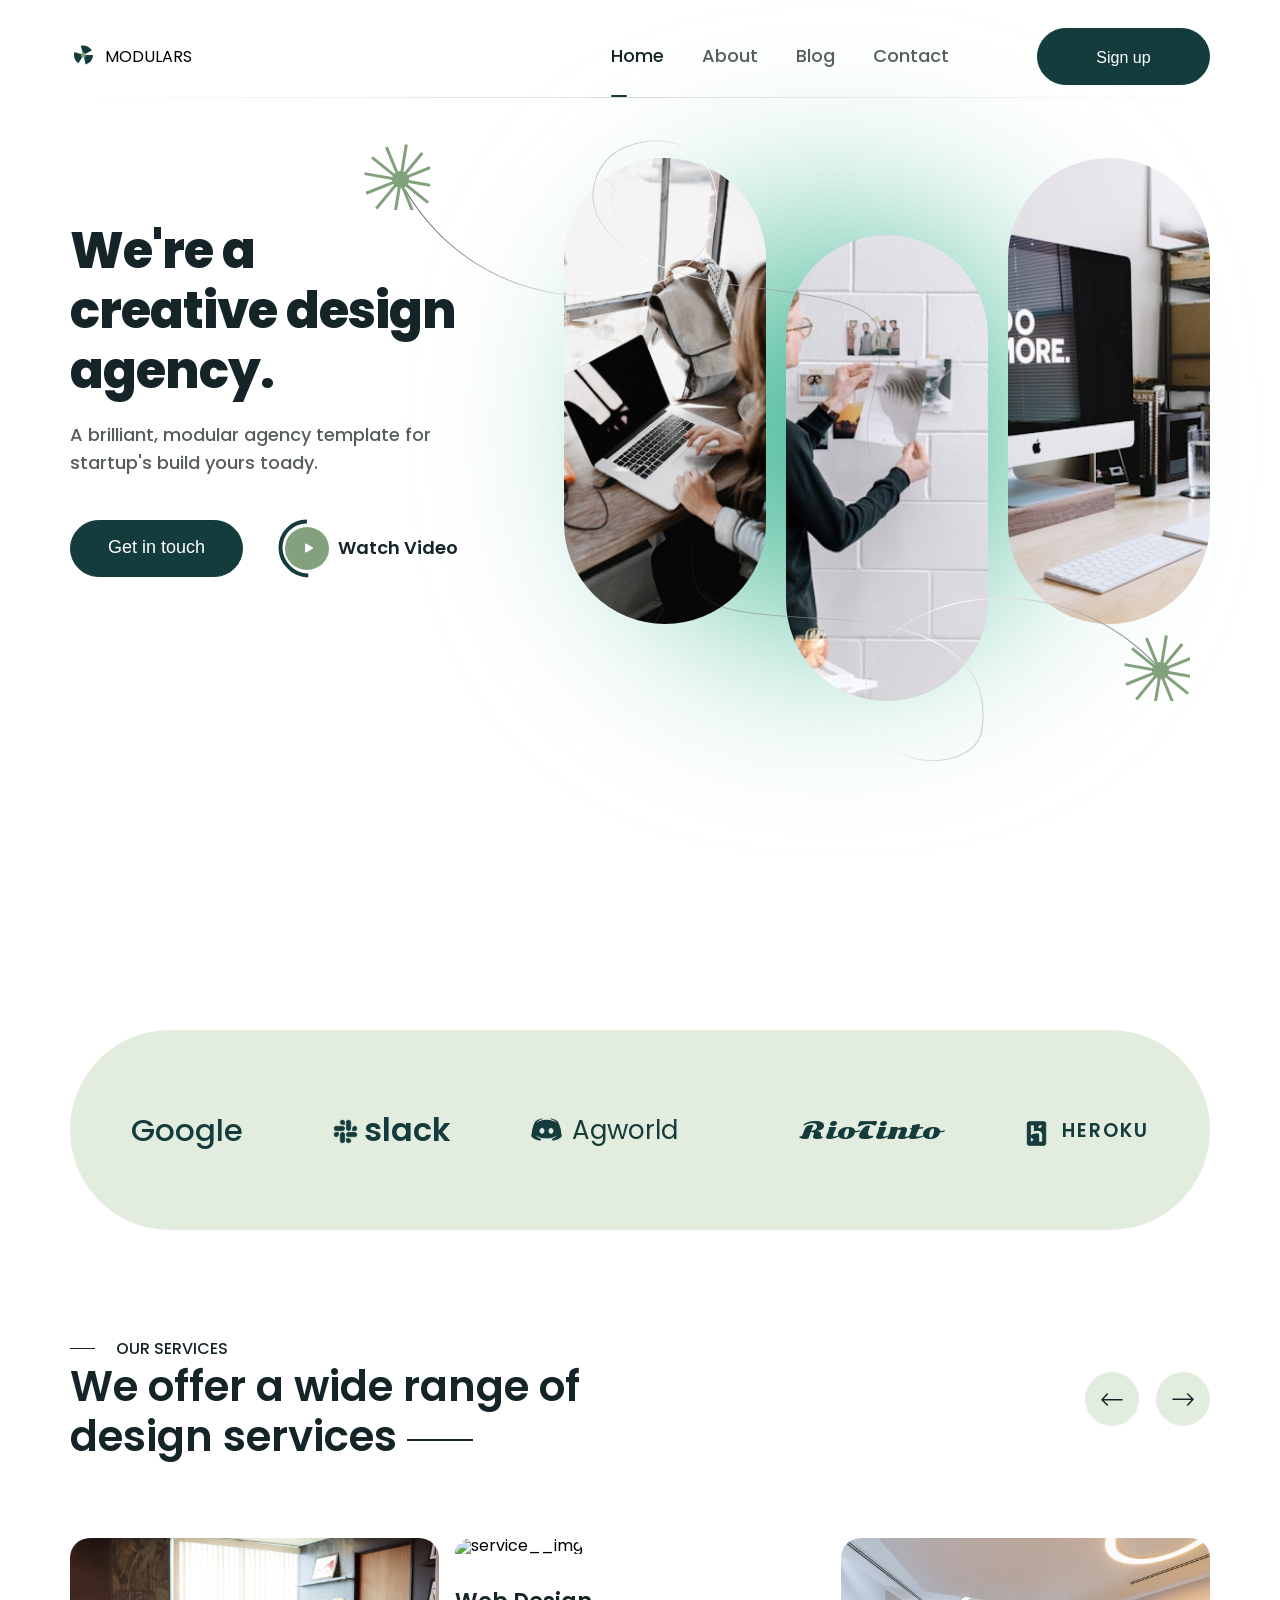
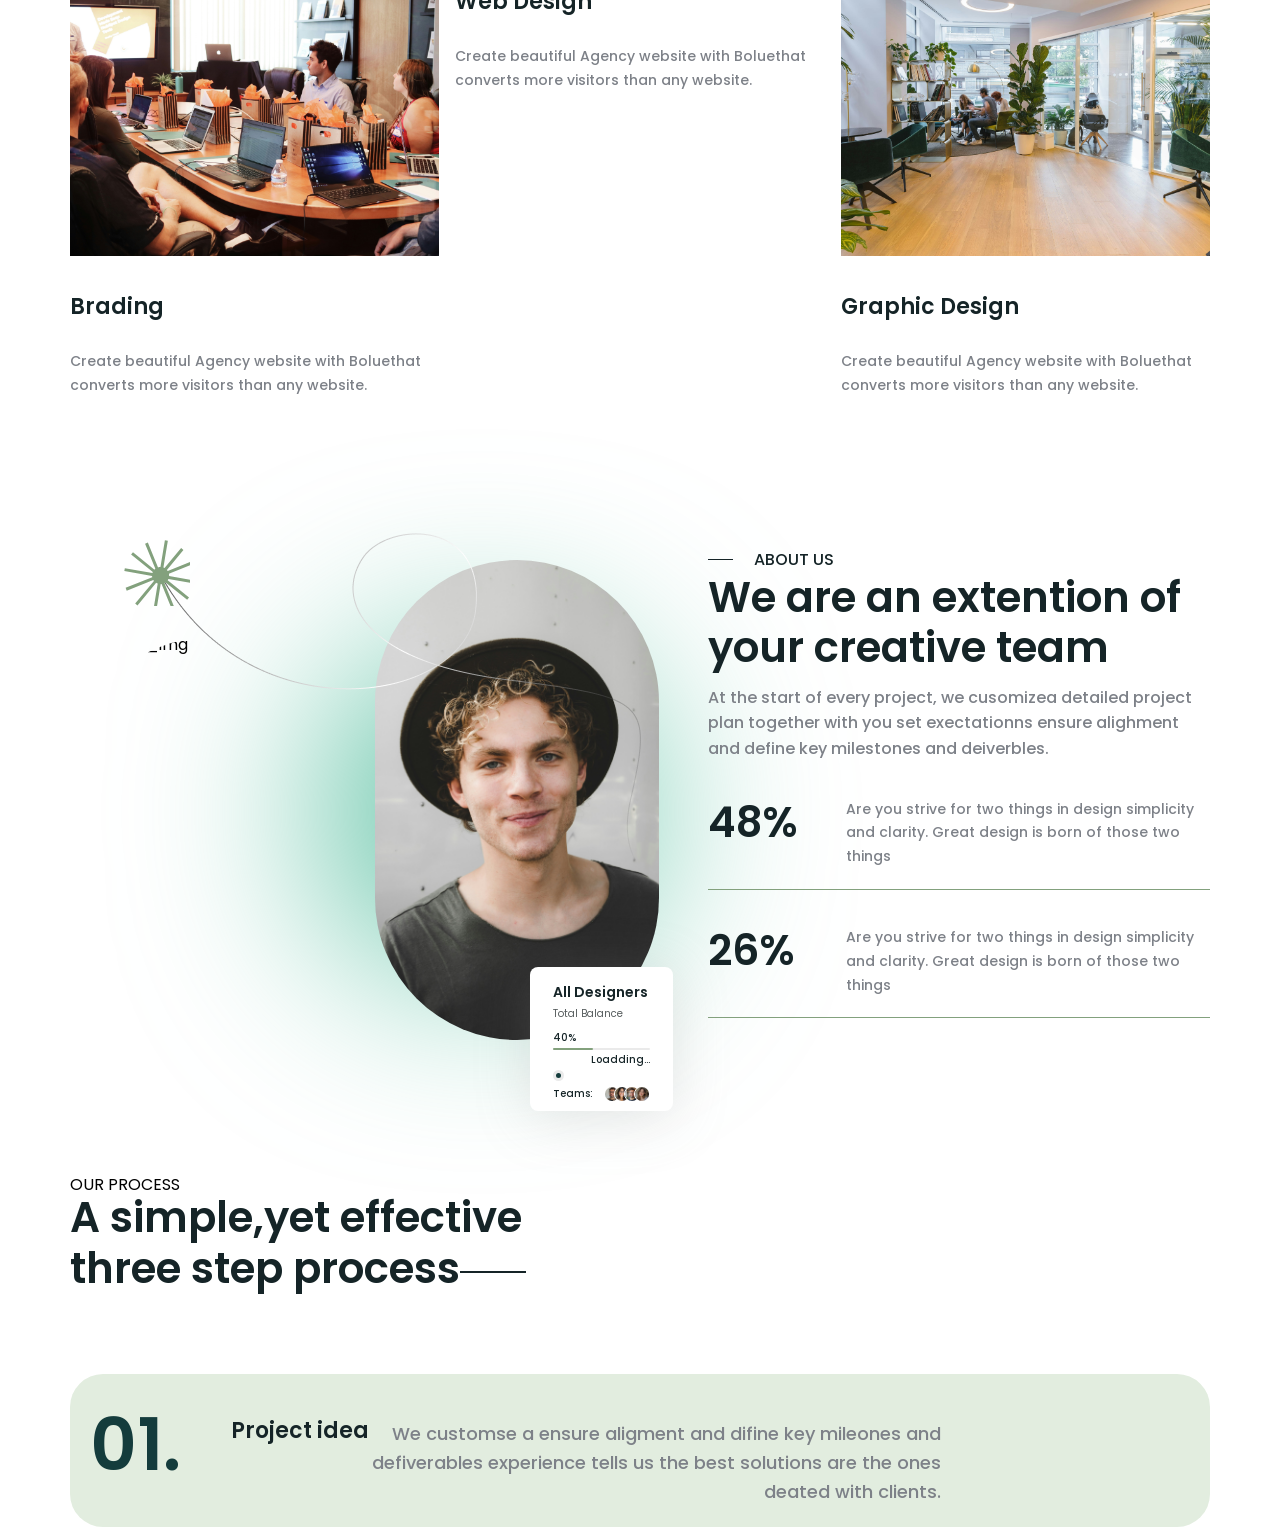
==== commit 10108c35: "f conmmit" ====
--- a/index.html
+++ b/index.html
@@ -255,11 +255,32 @@
                             <img src="./assets/img/avatar2.jpg" alt="avatar" class="about-team__img">
                             <img src="./assets/img/avatar3.jpg" alt="avatar" class="about-team__img">
                             <img src="./assets/img/avatar4.jpg" alt="avatar" class="about-team__img">
-                        
+
                         </figure>
                     </div>
                 </div>
 
+            </div>
+        </section>
+
+        <!-- process -->
+        <section class="process">
+            <div class="container process-body">
+                <div class="sub-heading">
+                    OUR PROCESS
+                </div>
+                <h2 class="headling headling__decor">A simple,yet effective three step process</h2>
+
+                <div class="process-list">
+                    <div class="process-item">
+                        <p class="process-index">01.</p>
+                        <div class="process-heading">
+                            <div class="process__name">Project idea</div>
+                        </div>
+                        <p class="process-desc">We customse a ensure aligment and difine key mileones and defiverables
+                            experience tells us the best solutions are the ones deated with clients.</p>
+                    </div>
+                </div>
             </div>
         </section>
     </main>
--- a/assets/css/styles.css
+++ b/assets/css/styles.css
@@ -769,4 +769,47 @@
 
 .about-team__img:first-child {
     margin-left: 0;
+}
+
+/* process */
+.process-body {
+    margin-top: 150px;
+}
+
+.process-list {
+    margin-top: 80px;
+}
+
+.process-item {
+    display: flex;
+    border-radius: 33px;
+    background: #E2EDDF;
+    padding: 46px 40px 20px 20px;
+}
+
+.process-index {
+    color: #143C3C;
+    font-size: 7.2rem;
+    font-weight: 600;
+    line-height: 0.7;
+}
+
+.process-heading {
+    margin-left: 50px;
+}
+
+.process__name {
+    color: #152427;
+    font-size: 2.2rem;
+    font-weight: 600;
+    line-height: 1;
+}
+
+.process-desc {
+    color: #7D8188;
+    font-size: 1.8rem;
+    font-weight: 500;
+    line-height: 1.6;
+    width: 572px;
+    text-align: right;
 }
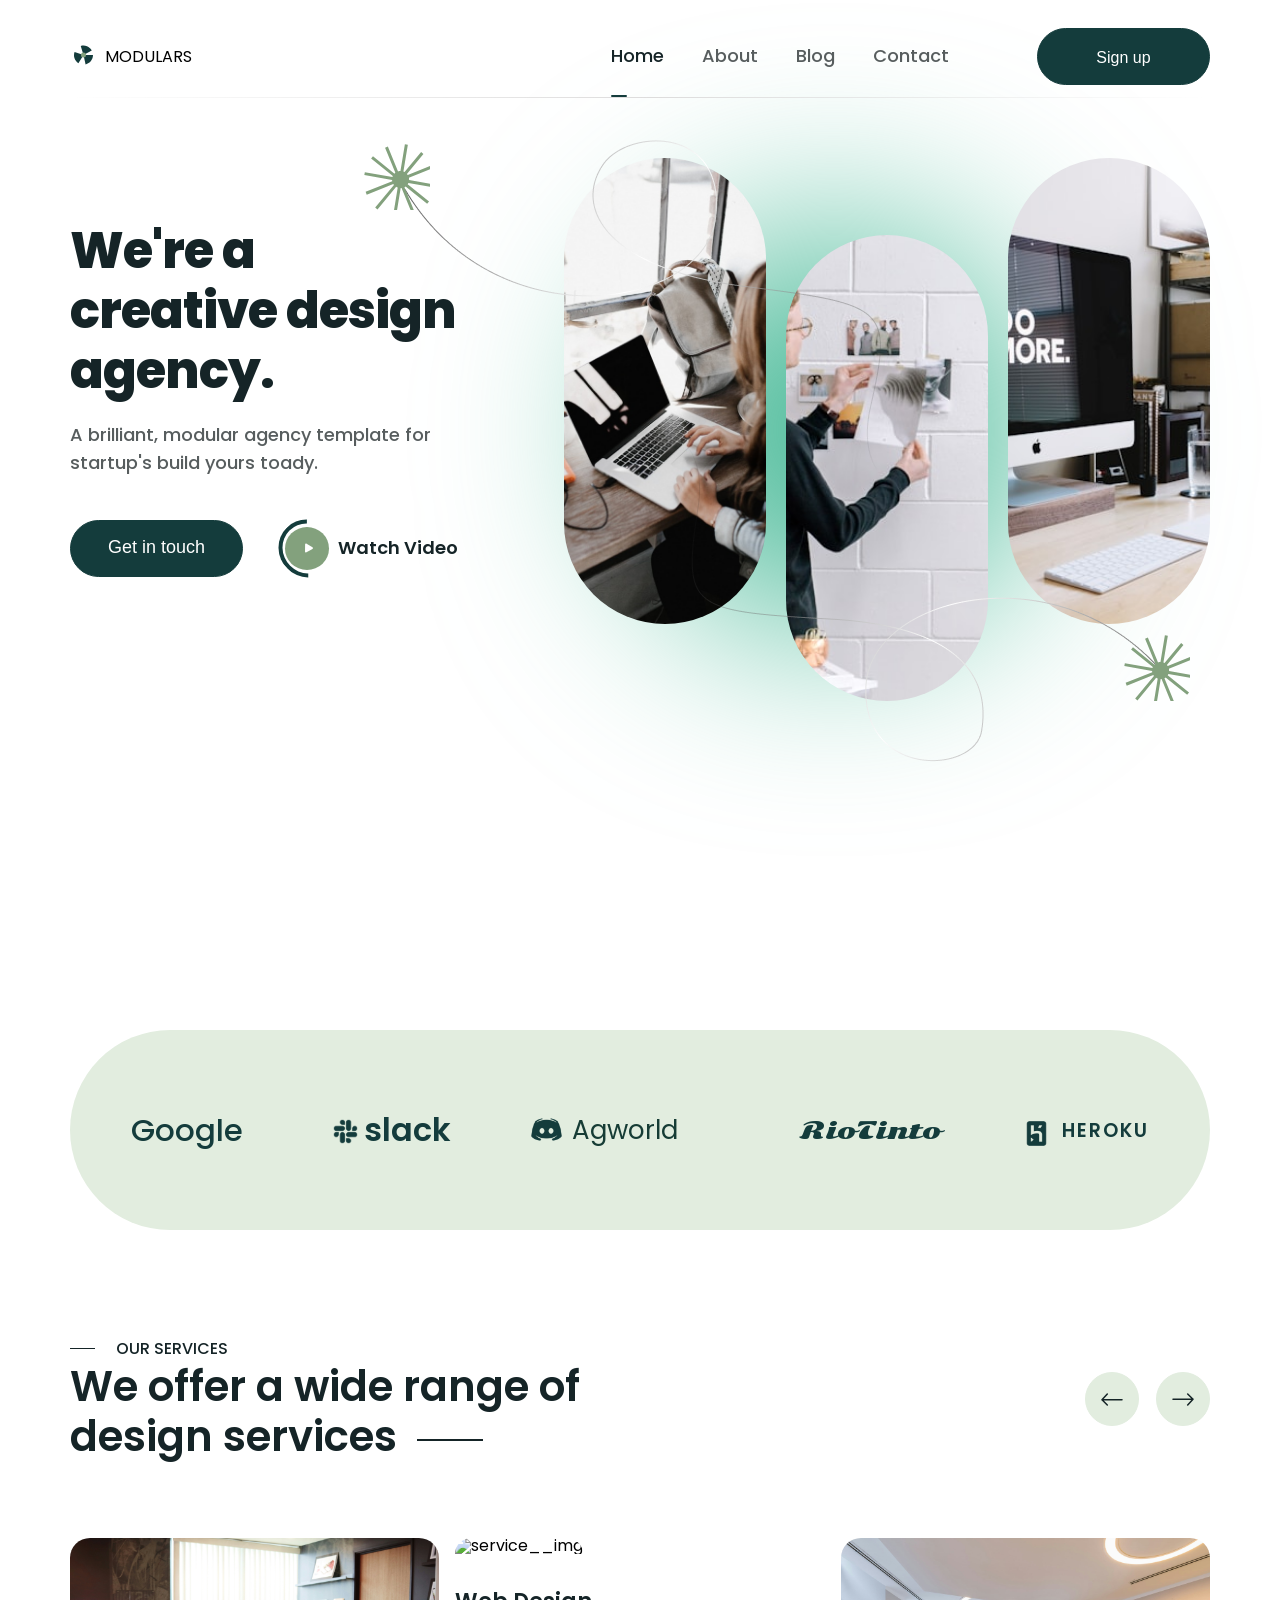
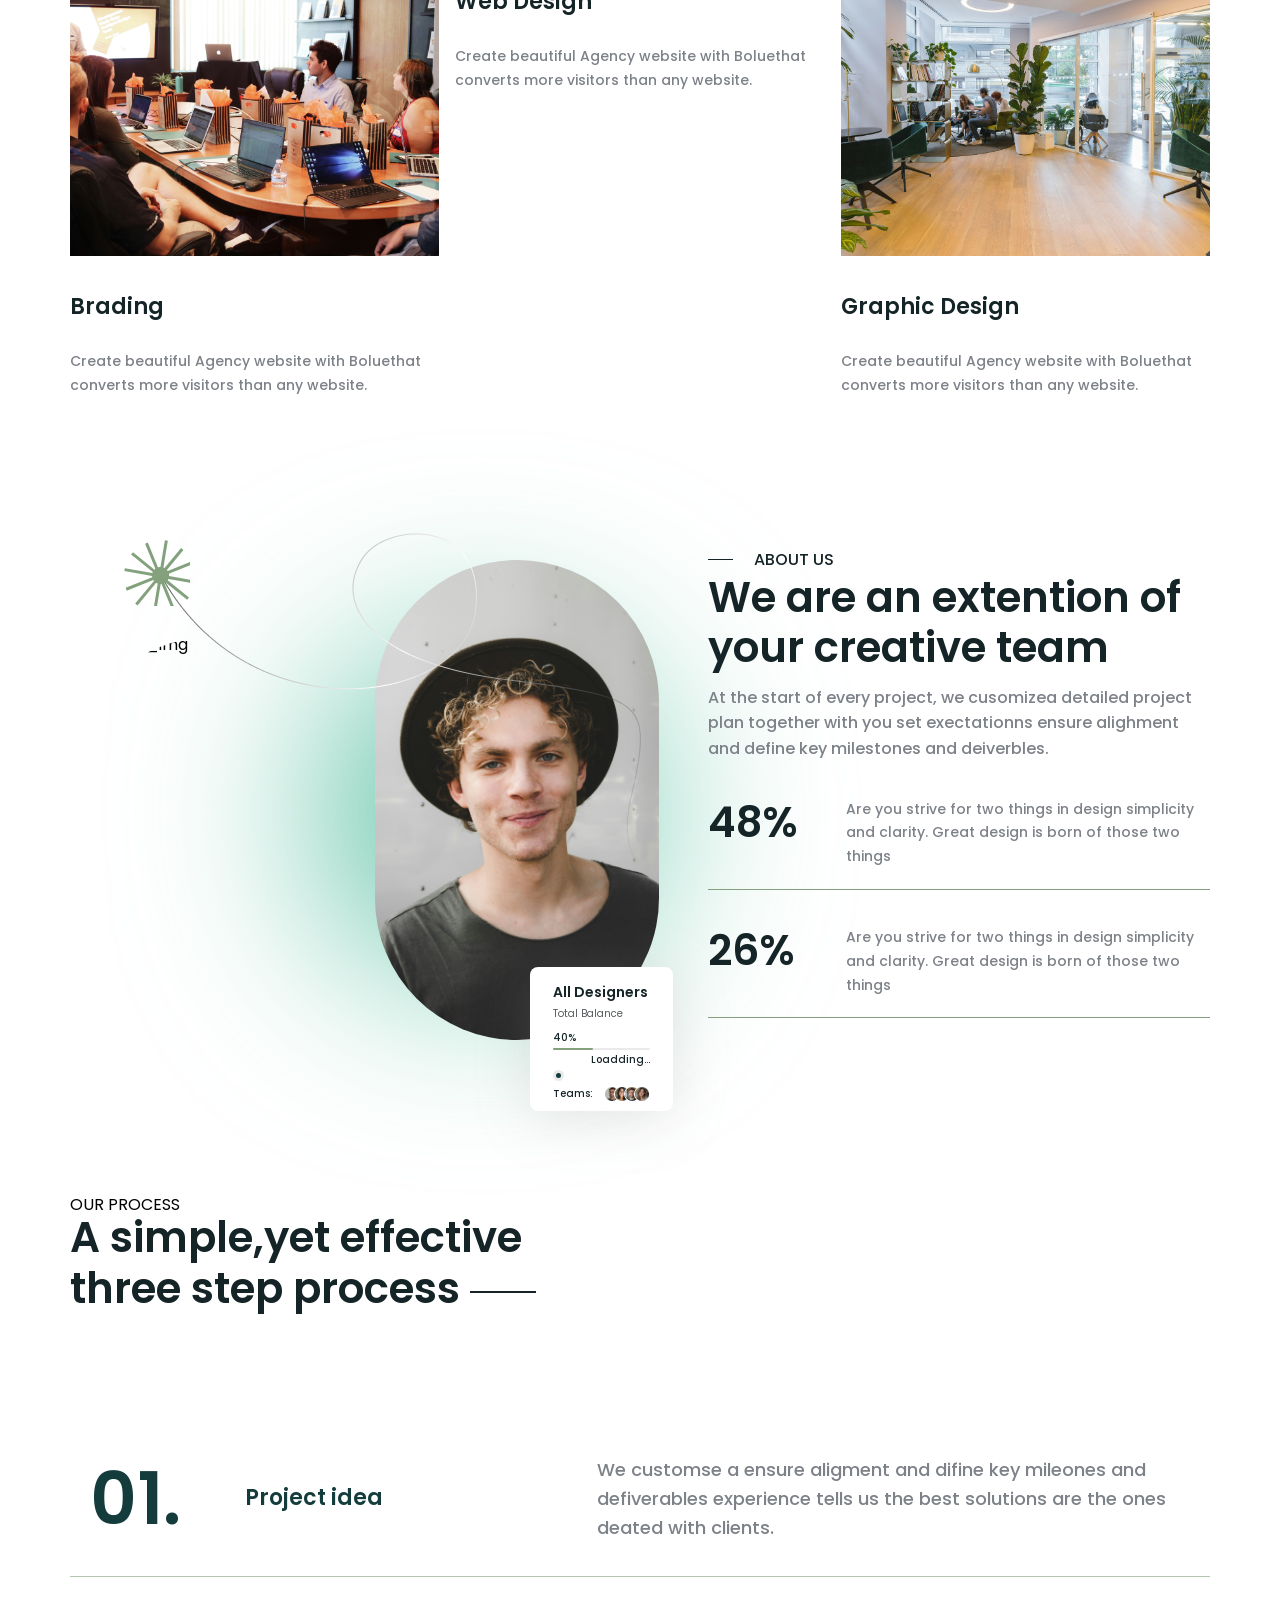
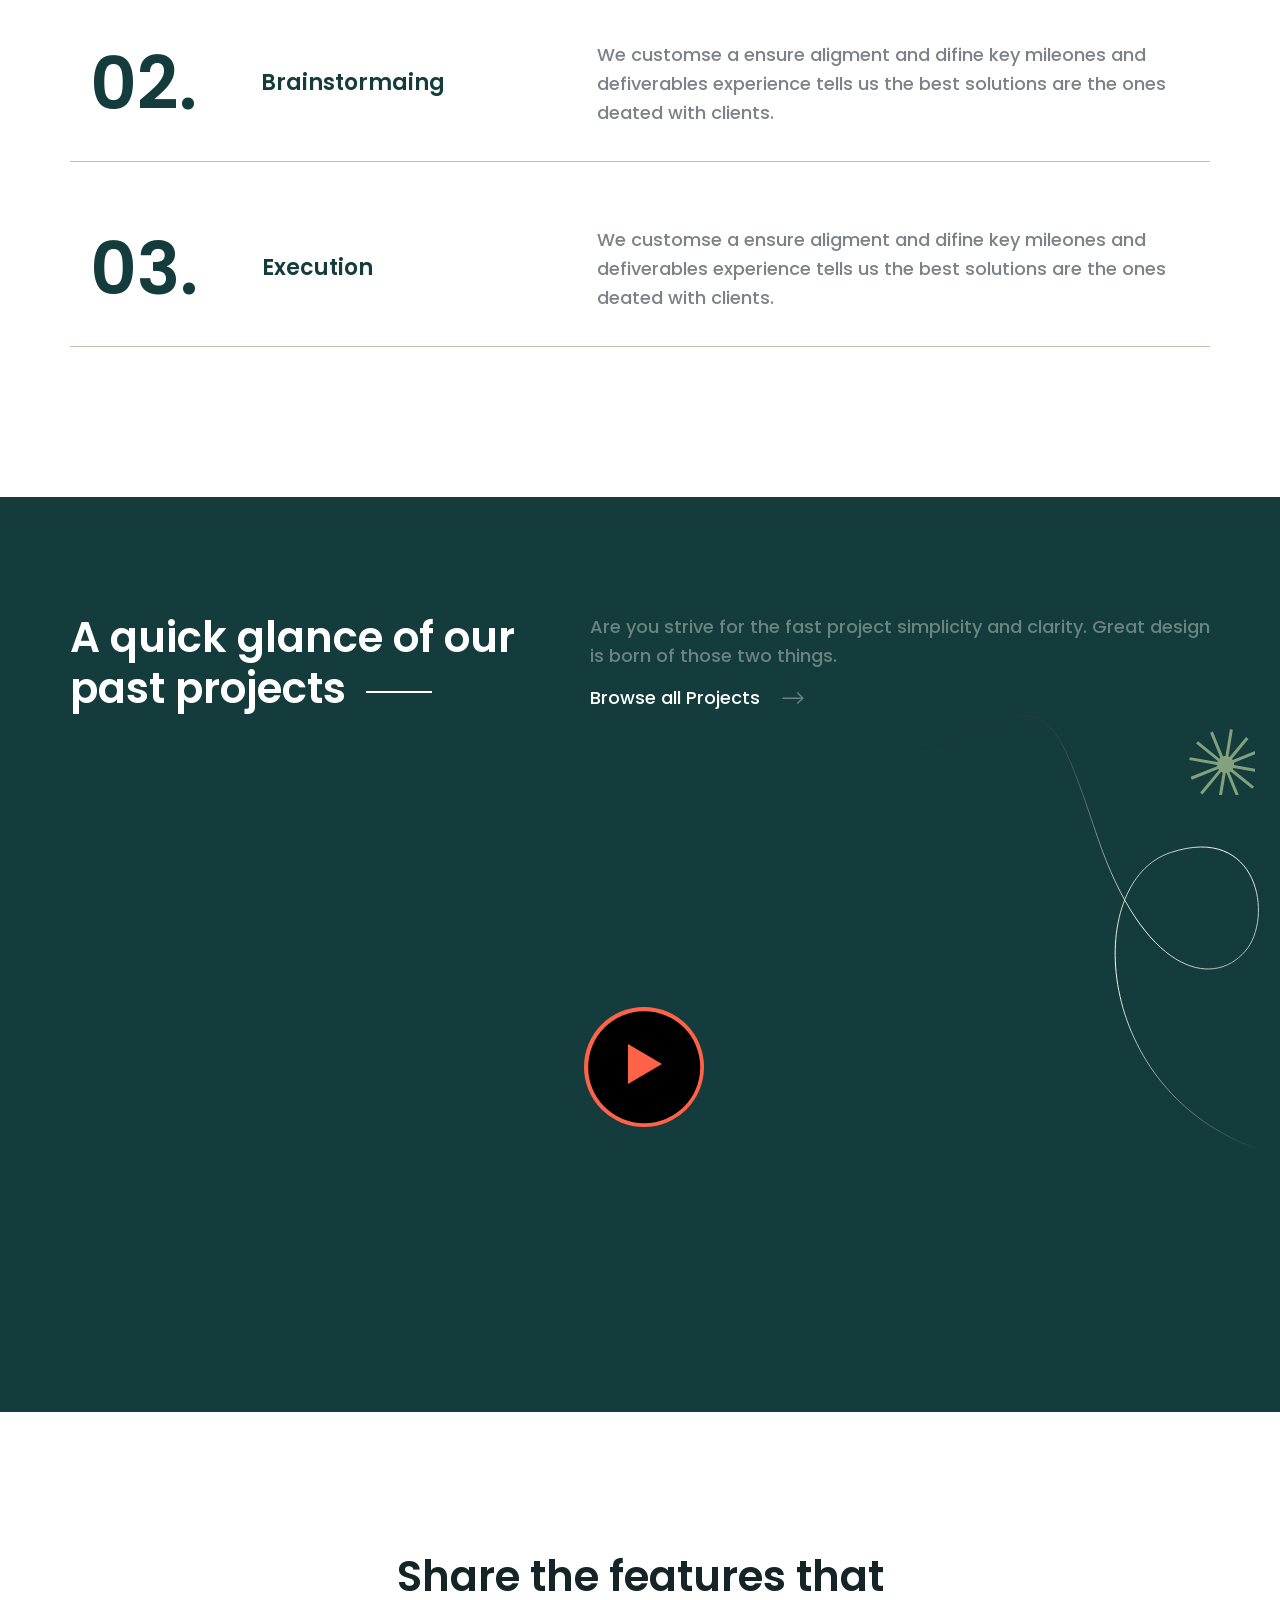
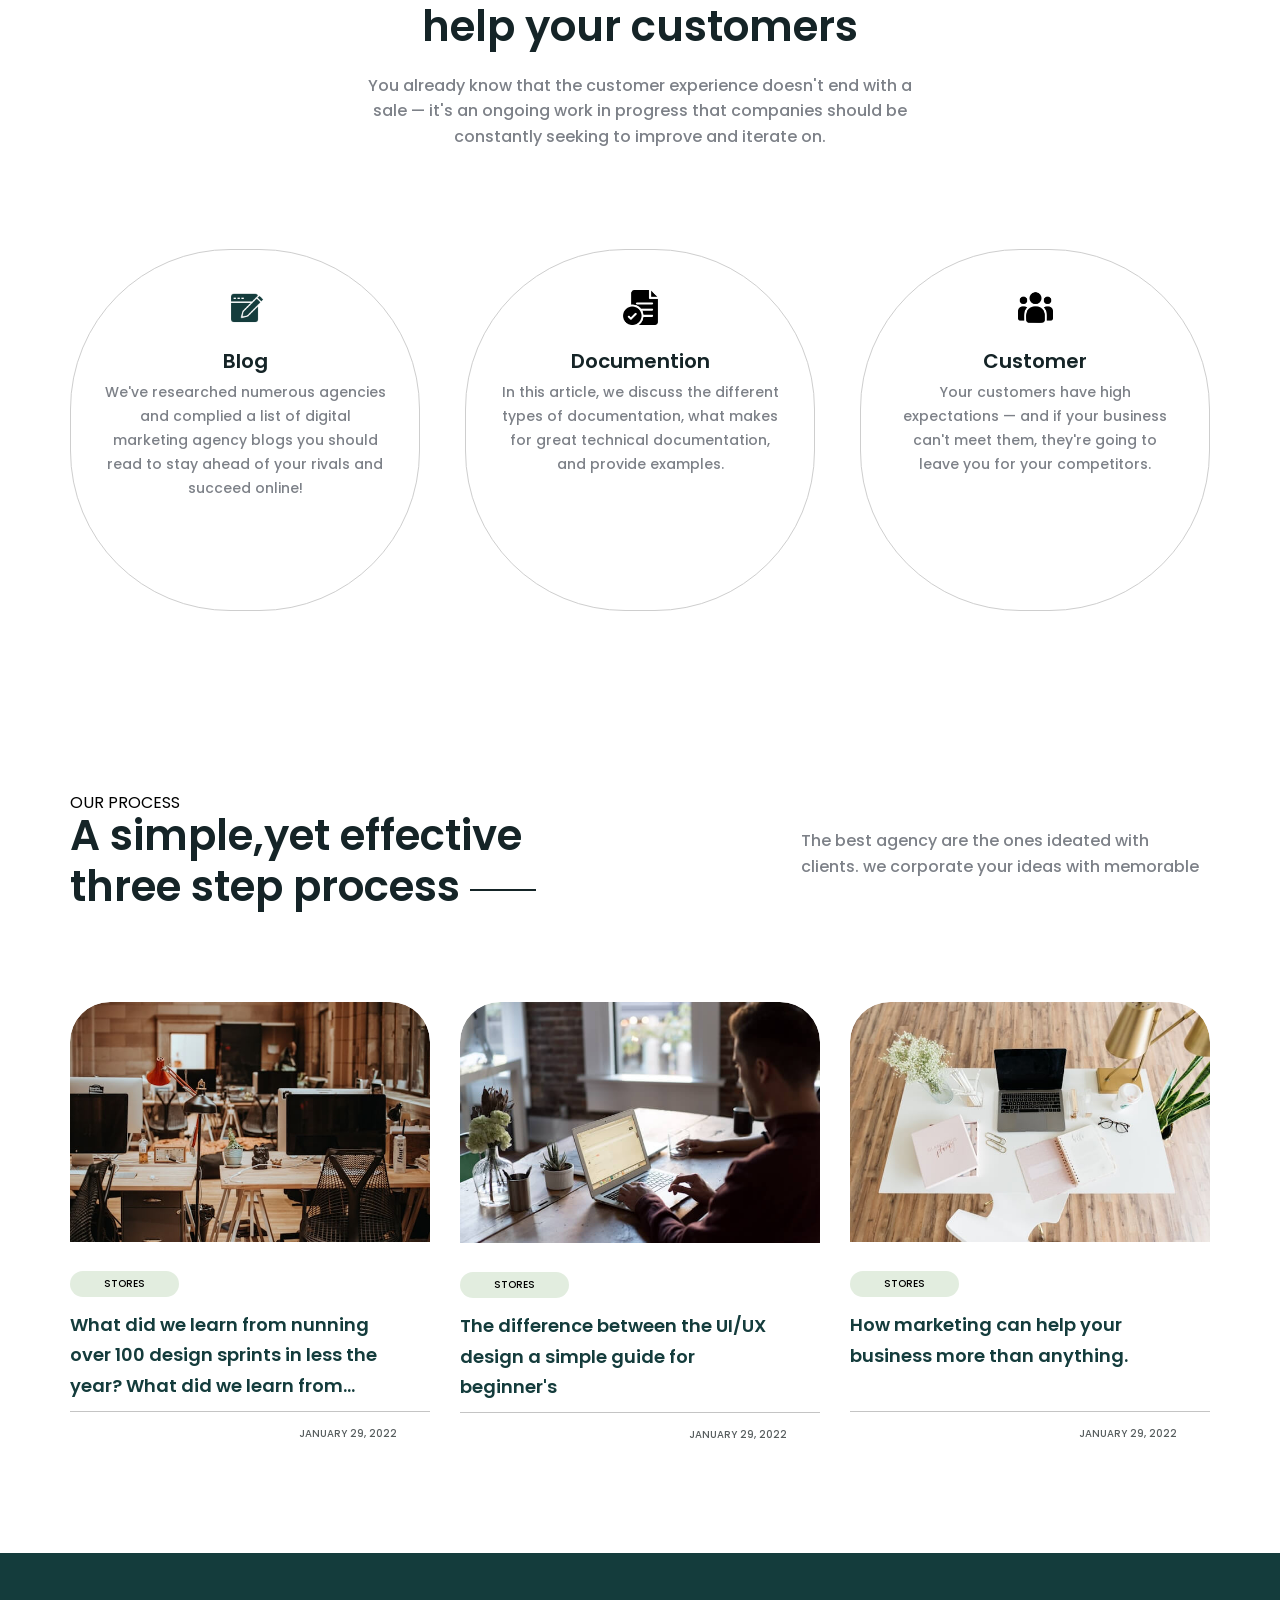
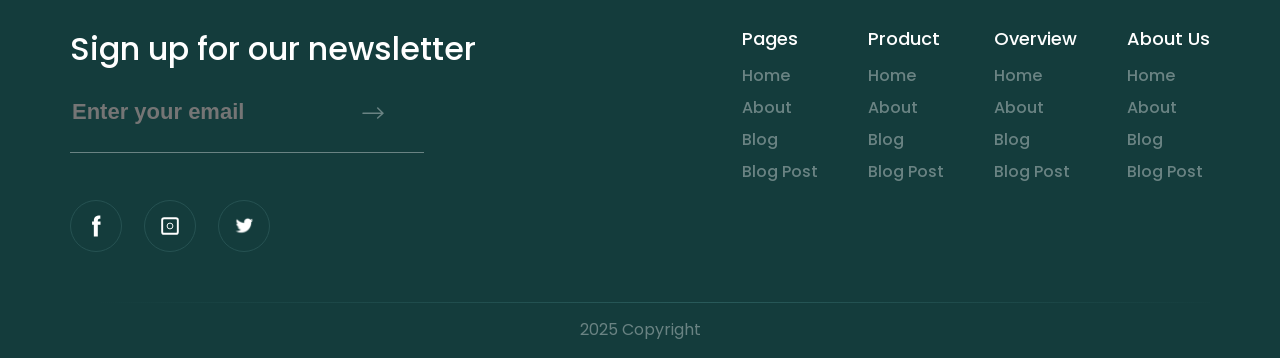
==== commit ea06ac42: "done" ====
--- a/index.html
+++ b/index.html
@@ -15,6 +15,7 @@
 
     <link rel="stylesheet" href="assets/css/reset.css">
     <link rel="stylesheet" href="assets/css/styles.css">
+    <link rel="stylesheet" href="assets/css/play-button-animation.css">
 </head>
 
 <body>
@@ -276,14 +277,300 @@
                         <p class="process-index">01.</p>
                         <div class="process-heading">
                             <div class="process__name">Project idea</div>
-                        </div>
-                        <p class="process-desc">We customse a ensure aligment and difine key mileones and defiverables
-                            experience tells us the best solutions are the ones deated with clients.</p>
-                    </div>
-                </div>
-            </div>
-        </section>
+                            <a href="#!" class="process-item__more">Learn More</a>
+                        </div>
+                        <p class="process-desc line-clamp" style="--line-clamp: 3">We customse a ensure aligment and
+                            difine key mileones and defiverables
+                            experience tells us the best solutions are the ones deated with clients.
+                        </p>
+                        <img class="process-img" src="./assets/img/process-img.png" alt="Process img">
+                    </div>
+
+                    <div class="process-item">
+                        <p class="process-index">02.</p>
+                        <div class="process-heading">
+                            <div class="process__name">Brainstormaing</div>
+                            <a href="#!" class="process-item__more">Learn More</a>
+                        </div>
+                        <p class="process-desc line-clamp" style="--line-clamp: 3">We customse a ensure aligment and
+                            difine key mileones and defiverables
+                            experience tells us the best solutions are the ones deated with clients.
+                        </p>
+                        <img class="process-img" src="./assets/img/process-img.png" alt="Process img">
+                    </div>
+
+                    <div class="process-item">
+                        <p class="process-index">03.</p>
+                        <div class="process-heading">
+                            <div class="process__name">Execution</div>
+                            <a href="#!" class="process-item__more">Learn More</a>
+                        </div>
+                        <p class="process-desc line-clamp" style="--line-clamp: 3">We customse a ensure aligment and
+                            difine key mileones and defiverables
+                            experience tells us the best solutions are the ones deated with clients.
+                        </p>
+                        <img class="process-img" src="./assets/img/process-img.png" alt="Process img">
+                    </div>
+                </div>
+            </div>
+        </section>
+
+        <!-- Project -->
+        <section class="project">
+            <div class="container">
+                <div class="project-row">
+                    <h2 class="headling headling__decor" style="--while-color: #fff">A quick glance of our past projects
+                    </h2>
+                    <div class="project-wrap">
+                        <p class="project__desc">Are you strive for the fast project simplicity and clarity. Great
+                            design is born of those two things.
+                        </p>
+                        <a href="#!" class="project__link">Browse all Projects</a>
+                        <svg class="project__link-icon" width="22" height="12" viewBox="0 0 22 12" fill="none"
+                            xmlns="http://www.w3.org/2000/svg">
+                            <path d="M1 6.29415H21M21 6.29415L15.7059 1.00003M21 6.29415L15.7059 11"
+                                stroke="currentColor" stroke-width="1.5" stroke-linecap="round" stroke-linejoin="round">
+                            </path>
+                        </svg>
+                    </div>
+                </div>
+
+                <div class="project-video">
+                    <video id="project-video">
+                        <source src="./assets/video/project.mp4" type="video/mp4">
+                    </video>
+                    <!-- play button animation -->
+                    <div class="project-play__wrap">
+
+                        <div class="project-play">
+                            <label>
+                                <input type="checkbox" class="project-play__btn" />
+                                <div class="play-icon"></div>
+                                <div class="pause-icon"></div>
+                            </label>
+                        </div>
+                    </div>
+
+                    <svg class="project__decor" xmlns="http://www.w3.org/2000/svg" width="415" height="472"
+                        viewBox="0 0 415 472" fill="none">
+                        <path
+                            d="M1.08698 1.03818C6.27459 34.4648 35.2785 93.0123 109.793 59.789C202.937 18.2599 207.053 23.5152 252.41 157.853C297.767 292.19 366.734 311.095 400.317 272.088C428.869 238.923 413.877 144.159 325.442 173.59C237.007 203.021 246.465 412.497 414.188 470.54"
+                            stroke="url(#paint0_linear_0_156)"></path>
+                        <defs>
+                            <linearGradient id="paint0_linear_0_156" x1="538.003" y1="551.093" x2="63.6537" y2="47.2476"
+                                gradientUnits="userSpaceOnUse">
+                                <stop offset="0.203415" stop-color="#143C3C"></stop>
+                                <stop offset="0.553176" stop-color="white"></stop>
+                                <stop offset="1" stop-opacity="0"></stop>
+                            </linearGradient>
+                        </defs>
+                    </svg>
+
+
+                </div>
+            </div>
+        </section>
+
+        <!-- feature -->
+        <section class="feature">
+            <div class="container">
+                <h2 class="feature__headling">Share the features that help your customers</h2>
+                <p class="feature__sub-heading">You already know that the customer experience doesn't end with a sale —
+                    it's an ongoing work in progress that companies should be constantly seeking to improve and iterate
+                    on.</p>
+
+                <div class="feature-list">
+                    <div class="feature-item">
+                        <img class="feature-icon" src="./assets/icons/blog.svg" alt="blog">
+                        <h3 class="feature-item__title">Blog</h3>
+                        <p class="feature-item__desc">We've researched numerous agencies and complied a list of digital
+                            marketing agency blogs you should read to stay ahead of your rivals and succeed online!</p>
+                    </div>
+
+                    <div class="feature-item">
+                        <img class="feature-icon" src="./assets/icons/documention.svg" alt="blog">
+                        <h3 class="feature-item__title">Documention</h3>
+                        <p class="feature-item__desc">In this article, we discuss the different types of documentation,
+                            what makes for great technical documentation, and provide examples.</p>
+                    </div>
+
+                    <div class="feature-item">
+                        <img class="feature-icon" src="./assets/icons/customer.svg" alt="blog">
+                        <h3 class="feature-item__title">Customer</h3>
+                        <p class="feature-item__desc">Your customers have high expectations — and if your business can't
+                            meet them, they're going to leave you for your competitors.</p>
+                    </div>
+                </div>
+            </div>
+        </section>
+
+        <!-- blog -->
+        <section class="blog">
+            <div class="container">
+                <div class="bog-row">
+
+
+                    <div class="bog-row__heading">
+                        <div class="sub-heading">
+                            OUR PROCESS
+                        </div>
+                        <h2 class="headling headling__decor">A simple,yet effective three step process</h2>
+                    </div>
+                    <p class="bog__desc">The best agency are the ones ideated with clients. we corporate your ideas with
+                        memorable</p>
+                </div>
+
+                <div class="blog-list">
+                    <div class="blog-item">
+                        <figure class="blog-item__media">
+                            <img src="./assets/img/blog-01.jpg" alt="blog1" class="bog-item__image">
+                        </figure>
+                        <div class="blog-image__body">
+                            <a class="blog-item--action">
+                                STORES
+                            </a>
+                            <h3 class="blog-item__heading line-clamp" style="--line-clamp: 3">What did we learn from
+                                nunning over 100 design sprints in
+                                less the year?
+                                What did we learn from nunning over 100 design sprints in
+                                less the year?
+                            </h3>
+                            <span class="blog-item__line"></span>
+                            <p class="blog-item__date">JANUARY 29, 2022</p>
+                        </div>
+                    </div>
+
+                    <div class="blog-item">
+                        <figure class="blog-item__media">
+                            <img src="./assets/img/blog-02.jpg" alt="blog2" class="bog-item__image">
+                        </figure>
+                        <div class="blog-image__body">
+                            <a class="blog-item--action">
+                                STORES
+                            </a>
+                            <h3 class="blog-item__heading line-clamp" style="--line-clamp: 3">The difference between the
+                                UI/UX design a simple guide for beginner's
+                            </h3>
+                            <span class="blog-item__line"></span>
+                            <p class="blog-item__date">JANUARY 29, 2022</p>
+                        </div>
+                    </div>
+
+                    <div class="blog-item">
+                        <figure class="blog-item__media">
+                            <img src="./assets/img/blog-03.jpg" alt="blog3" class="bog-item__image">
+                        </figure>
+                        <div class="blog-image__body">
+                            <a class="blog-item--action">
+                                STORES
+                            </a>
+                            <h3 class="blog-item__heading line-clamp" style="--line-clamp: 3">How marketing can help
+                                your business more than anything.
+                            </h3>
+                            <span class="blog-item__line"></span>
+                            <p class="blog-item__date">JANUARY 29, 2022</p>
+                        </div>
+                    </div>
+                </div>
+            </div>
+        </section>
+
     </main>
+
+    <footer class="footer">
+        <div class="container">
+            <div class="footer__content">
+                <div class="footer__contact">
+                    <h2 class="footer-headling">Sign up for our newsletter</h2>
+                    <div class="footer__form-input">
+                        <input type="email" class="footer__email-input" placeholder="Enter your email">
+                        <svg class="footer__link-icon" width="22" height="12" viewBox="0 0 22 12" fill="none"
+                            xmlns="http://www.w3.org/2000/svg">
+                            <path d="M1 6.29415H21M21 6.29415L15.7059 1.00003M21 6.29415L15.7059 11"
+                                stroke="currentColor" stroke-width="1.5" stroke-linecap="round" stroke-linejoin="round">
+                            </path>
+                        </svg>
+                    </div>
+
+                    <div class="footer-social">
+                        <a href="#!" class="footer-social__link">
+                            <svg width="9" height="22" viewBox="0 0 9 22" fill="none"
+                                xmlns="http://www.w3.org/2000/svg">
+                                <path
+                                    d="M1.84014 21.5406H5.80506V9.63262H8.51349V6.51323H5.80506V5.88935C5.80506 4.20759 6.44726 3.61084 8.34595 3.66509V0.464327C3.99013 0.355826 1.84014 2.06471 1.84014 5.75373V6.51323H0.0810547V9.63262H1.84014V21.5406Z"
+                                    fill="currentColor"></path>
+                            </svg>
+                        </a>
+
+                        <a href="#!" class="footer-social__link">
+                            <svg width="52" height="52" viewBox="0 0 52 52" fill="none"
+                                xmlns="http://www.w3.org/2000/svg">
+                                <rect x="17.8652" y="17.8647" width="16.2703" height="16.2703" rx="2"
+                                    stroke="currentColor" stroke-width="2"></rect>
+                                <circle cx="25.9998" cy="25.9998" r="3.01351" stroke="currentColor"></circle>
+                            </svg>
+                        </a>
+
+                        <a href="#!" class="footer-social__link">
+                            <svg width="26" height="26" viewBox="0 0 26 26" fill="none"
+                                xmlns="http://www.w3.org/2000/svg" xmlns:xlink="http://www.w3.org/1999/xlink">
+                                <mask id="mask0_0_59" style="mask-type: alpha" maskUnits="userSpaceOnUse" x="0" y="0"
+                                    width="26" height="26">
+                                    <rect x="0.647461" y="0.0537109" width="25.2973" height="25.2973"
+                                        fill="url(#pattern0_0_59)"></rect>
+                                </mask>
+                                <g mask="url(#mask0_0_59)">
+                                    <rect x="-1.03809" y="3.42676" width="25.2973" height="18.5514" fill="currentColor">
+                                    </rect>
+                                </g>
+                                <defs>
+                                    <pattern id="pattern0_0_59" patternContentUnits="objectBoundingBox" width="1"
+                                        height="1">
+                                        <use xlink:href="#image0_0_59" transform="scale(0.000592768)"></use>
+                                    </pattern>
+                                    <image id="image0_0_59" width="1687" height="1687" preserveAspectRatio="none"
+                                        xlink:href="[data-uri]">
+                                    </image>
+                                </defs>
+                            </svg>
+                        </a>
+                    </div>
+                </div>
+                <div class="footer__links">
+                    <ul>
+                        <h4 class="footer__contact-header">Pages</h4>
+                        <li><a class="footer__contact-item" href="#1">Home</a></li>
+                        <li><a class="footer__contact-item" href="#1">About</a></li>
+                        <li><a class="footer__contact-item" href="#1">Blog</a></li>
+                        <li><a class="footer__contact-item" href="#1">Blog Post</a></li>
+                    </ul>
+                    <ul>
+                        <h4 class="footer__contact-header">Product</h4>
+                        <li><a class="footer__contact-item" href="#1">Home</a></li>
+                        <li><a class="footer__contact-item" href="#1">About</a></li>
+                        <li><a class="footer__contact-item" href="#1">Blog</a></li>
+                        <li><a class="footer__contact-item" href="#1">Blog Post</a></li>
+                    </ul>
+                    <ul>
+                        <h4 class="footer__contact-header">Overview</h4>
+                        <li><a class="footer__contact-item" href="#1">Home</a></li>
+                        <li><a class="footer__contact-item" href="#1">About</a></li>
+                        <li><a class="footer__contact-item" href="#1">Blog</a></li>
+                        <li><a class="footer__contact-item" href="#1">Blog Post</a></li>
+                    </ul>
+                    <ul>
+                        <h4 class="footer__contact-header">About Us</h4>
+                        <li><a class="footer__contact-item" href="#1">Home</a></li>
+                        <li><a class="footer__contact-item" href="#1">About</a></li>
+                        <li><a class="footer__contact-item" href="#1">Blog</a></li>
+                        <li><a class="footer__contact-item" href="#1">Blog Post</a></li>
+                    </ul>
+                </div>
+            </div>
+            <div class="footer__copyright">2025 Copyright</div>
+        </div>
+    </footer>
+    <script src="./assets/js/script.js"></script>
 </body>
 
 </html>
--- a/assets/css/styles.css
+++ b/assets/css/styles.css
@@ -57,8 +57,6 @@
     cursor: pointer;
 }
 
-
-
 .sub-headling::before {
     position: absolute;
     content: "";
@@ -70,7 +68,7 @@
 }
 
 .headling {
-    color: #152427;
+    color: var(--while-color, #152427);
     font-size: 4.2rem;
     font-weight: 600;
     line-height: 1.2;
@@ -82,10 +80,17 @@
     position: relative;
     content: "";
     top: -10px;
-    right: 0;
+    right: -10px;
     width: 66px;
     height: 2px;
-    background: #152427;
+    background: var(--while-color, #152427);
+}
+
+.line-clamp {
+    display: -webkit-box;
+    -webkit-line-clamp: var(--line-clamp, 3);
+    -webkit-box-orient: vertical;
+    overflow: hidden;
 }
 
 /* header */
@@ -451,24 +456,6 @@
     background: #152427;
 }
 
-.headling {
-    color: #152427;
-    font-size: 4.2rem;
-    font-weight: 600;
-    line-height: 1.2;
-    width: 520px;
-}
-
-.headling__decor::after {
-    display: inline-block;
-    position: relative;
-    content: "";
-    top: -10px;
-    right: 0;
-    width: 66px;
-    height: 2px;
-    background: #152427;
-}
 
 .service__top-right {
     display: flex;
@@ -772,8 +759,9 @@
 }
 
 /* process */
-.process-body {
-    margin-top: 150px;
+.process {
+    margin-top: 170px;
+    margin-bottom: 148px;
 }
 
 .process-list {
@@ -782,34 +770,519 @@
 
 .process-item {
     display: flex;
+    align-items: center;
+    height: 185px;
+    padding-top: 46px;
+    padding-bottom: 20px;
+    position: relative;
+}
+
+.process-item * {
+    transition: all 0.5s ease;
+}
+
+.process-item::after {
+    content: "";
+    display: block;
+    position: absolute;
+    background: linear-gradient(180deg, #83A17D 4.17%, rgba(131, 161, 125, 0.00) 36.46%);
+    height: 3px;
+    width: 100%;
+    bottom: 0;
+    opacity: 1s;
+}
+
+.process-item:hover::after {
+    visibility: hidden;
+    opacity: 0;
+}
+
+.process-item:hover {
+    background: #E2EDDF;
     border-radius: 33px;
-    background: #E2EDDF;
-    padding: 46px 40px 20px 20px;
-}
+    cursor: pointer;
+}
+
+.process-item:hover>* {
+    padding-left: 10px;
+    transition: all 0.5s ease;
+}
+
+.process-item:hover .process-item__more {
+    visibility: visible;
+    opacity: 1;
+    margin-top: 22px;
+}
+
+.process-item:hover .process-desc {
+    visibility: hidden;
+    opacity: 0;
+}
+
+.process-item:hover .process-img {
+    transform: scale(1);
+    visibility: visible;
+    opacity: 1;
+}
+
 
 .process-index {
-    color: #143C3C;
+    color: var(--primary-color);
+    margin-left: 20px;
     font-size: 7.2rem;
     font-weight: 600;
     line-height: 0.7;
 }
 
 .process-heading {
-    margin-left: 50px;
+    margin-left: 64px;
 }
 
 .process__name {
-    color: #152427;
+    color: var(--primary-color);
+    font-size: 2.2rem;
+    font-style: normal;
+    font-weight: 600;
+    line-height: 0.5;
+}
+
+.process-item__more {
+    color: #575D5E;
+    font-size: 1.8rem;
+    line-height: 0.2;
+    text-decoration: underline;
+    visibility: hidden;
+    opacity: 0;
+    display: block;
+}
+
+.process-item__more:hover {
+    color: #00d9ff;
+}
+
+.process-desc {
+    width: 572px;
+    margin-left: auto;
+    margin-right: 41px;
+
+    color: #7D8188;
+    font-size: 1.8rem;
+    font-style: normal;
+    font-weight: 500;
+    line-height: 1.6;
+}
+
+.process-img {
+    width: 450px;
+    height: 444px;
+    flex-shrink: 0;
+    position: absolute;
+    right: 0;
+    bottom: 0;
+    transform: scale(0.5);
+    visibility: hidden;
+    opacity: 0;
+    transform-origin: 0% 100%;
+}
+
+/* project */
+
+.project {
+    padding-top: 116px;
+    padding-bottom: 63px;
+    background: var(--Primary-color-black-green, #143C3C);
+}
+
+.project-row {
+    display: flex;
+}
+
+.project__desc {
+    color: #6A8383;
+    font-size: 1.8rem;
+    font-weight: 500;
+    line-height: 1.6;
+}
+
+.project__link {
+    color: #FFF;
+    display: inline-block;
+    font-size: 1.8rem;
+    font-weight: 500;
+    line-height: 1.56;
+    margin-top: 13px;
+
+}
+
+.project__link:hover {
+    text-decoration: underline;
+}
+
+.project__link-icon {
+    color: #6A8383;
+    margin-left: 18px;
+    cursor: pointer;
+}
+
+.project__link-icon:hover {
+    color: #fff;
+}
+
+.project-video {
+    position: relative;
+}
+
+#project-video {
+    border-radius: 22px;
+    margin-top: 65px;
+    width: 100%;
+    height: 100%;
+    object-fit: cover;
+    display: block;
+}
+
+.project__decor {
+    position: absolute;
+    top: -100px;
+    right: -50px;
+}
+
+.project-video::before {
+    position: absolute;
+    content: "";
+    background-image: url(../img/flower-decor.svg);
+    z-index: 10;
+    top: -56px;
+    right: -45px;
+    height: 72px;
+    width: 72px;
+}
+
+.project-play__wrap {
+    position: absolute;
+    z-index: 9;
+    top: 50%;
+    left: 50%;
+    transform: translate(-50%, -50%);
+}
+
+.project-play {
+    transition: opacity 0.5s ease-in-out, transform 0.5s ease;
+    z-index: 10;
+}
+
+.project-play.hidden {
+    opacity: 0;
+
+}
+
+.project-play:hover {
+    opacity: 1 !important;
+    pointer-events: auto;
+}
+
+/* feature */
+.feature {
+    margin-top: 140px;
+
+}
+
+.feature__headling {
+    color: var(--primary-color-heading);
+    text-align: center;
+    font-size: 4.2rem;
+    font-weight: 600;
+    line-height: 1.2;
+    width: 520px;
+    margin: auto;
+}
+
+.feature__sub-heading {
+    color: #7D8188;
+    text-align: center;
+    width: 547px;
+    font-size: 1.6rem;
+    font-weight: 500;
+    line-height: 1.6;
+    margin: 20px auto 0;
+}
+
+.feature-list {
+    margin-top: 100px;
+    display: flex;
+    justify-content: space-between;
+}
+
+.feature-item {
+    width: 350px;
+    height: 362px;
+    flex-shrink: 0;
+    border-radius: 160px;
+    border: 1.5px solid #CECECE;
+    display: flex;
+    flex-direction: column;
+    align-items: center;
+    transition: 0.5s;
+    cursor: pointer;
+}
+
+.feature-item:hover {
+    box-shadow: 0px 36px 100px 0px rgba(111, 120, 111, 0.20);
+    transform: translateY(-59px);
+}
+
+.feature-icon {
+    width: 39px;
+    height: 35px;
+    margin-top: 40px;
+}
+
+.feature-item__title {
+    color: var(--primary-color-heading);
+    font-size: 2rem;
+    font-weight: 600;
+    line-height: 1;
+    margin-top: 26px;
+}
+
+.feature-item__desc {
+    color: #7D8188;
+    text-align: center;
+    font-size: 1.4rem;
+    font-weight: 500;
+    line-height: 1.7;
+    width: 286px;
+    height: 118px;
+    margin-top: 10px;
+}
+
+/* blog */
+
+.blog {
+    margin-top: 184px;
+    margin-bottom: 100px;
+}
+
+.bog-row {
+    display: flex;
+    justify-content: space-between;
+    align-items: center;
+}
+
+.bog__desc {
+    color: #7D8188;
+    font-size: 1.6rem;
+    font-weight: 500;
+    line-height: 1.6;
+    width: 409px;
+    margin-left: auto;
+}
+
+.blog-item {
+    display: flex;
+    flex-direction: column;
+    width: 360px;
+    border-radius: 40px;
+}
+
+.blog-item__media {
+    border-radius: 40px 40px 0px 0px;
+    overflow: hidden;
+}
+
+.blog-item:hover {
+    cursor: pointer;
+    box-shadow: 0px 12px 74px 0px rgba(91, 91, 91, 0.25);
+}
+
+.bog-item__image {
+    width: 100%;
+    object-fit: cover;
+    border-radius: 40px 40px 0px 0px;
+    transition: transform 0.5s;
+}
+
+.blog-list {
+    margin-top: 90px;
+    display: flex;
+    gap: 30px;
+}
+
+.blog-image__body {
+    transition: 0.5s;
+}
+
+.blog-item--action {
+    display: inline-block;
+    color: #000;
+    text-align: center;
+    font-size: 1rem;
+    font-weight: 500;
+    line-height: 1.2;
+    padding: 7px 34px;
+    border-radius: 20px;
+    margin-top: 26px;
+    background: #E2EDDF;
+}
+
+.blog-item__heading {
+    margin-top: 13px;
+    padding-right: 30px;
+    font-size: 1.8rem;
+    font-weight: 600;
+    line-height: 1.7;
+    color: #143C3C;
+    min-height: calc(1.7em * 3);
+}
+
+.blog-item__line {
+    margin-top: 9px;
+    background-color: #C4C4C4;
+    display: block;
+    width: 100%;
+    height: 1px;
+}
+
+.blog-item__date {
+    margin-top: 16px;
+    text-align: end;
+    margin-right: 33px;
+    margin-bottom: 12px;
+    color: #575D5E;
+    font-size: 1rem;
+    font-weight: 500;
+    line-height: 1.2;
+    transition: 0.5s;
+}
+
+.blog-item:hover .blog-item__heading {
+    padding-right: 0px;
+}
+
+.blog-item:hover .bog-item__image {
+    transform: scale(1.1);
+}
+
+.blog-item:hover .blog-image__body {
+    padding-left: 30px;
+}
+
+.blog-item:hover .blog-item__date {
+    margin-right: 30px;
+}
+
+.blog-item:hover .blog-item--action {
+    background: #143C3C;
+    color: #FFF;
+}
+
+/* footer */
+
+.footer {
+    margin-top: 100px;
+    padding-top: 72px;
+    background: #143C3C;
+}
+
+.footer__content {
+    display: flex;
+    justify-content: space-between;
+}
+
+.footer-headling {
+    color: #fff;
+    font-size: 3.2rem;
+    font-weight: 500;
+    line-height: normal;
+}
+
+.footer__form-input {
+    padding-top: 25px;
+    padding-bottom: 26px;
+    width: 354px;
+    border-bottom: #6A8383 solid 1px;
+}
+
+.footer__link-icon {
+    color: #6A8383;
+    cursor: pointer;
+}
+
+.footer__link-icon:hover {
+    color: #fff;
+}
+
+.footer__email-input {
+    color: #6A8383;
     font-size: 2.2rem;
     font-weight: 600;
     line-height: 1;
-}
-
-.process-desc {
-    color: #7D8188;
+    background: none;
+    border: none;
+    outline: none;
+}
+
+.footer-social {
+    display: flex;
+    gap: 22px;
+    margin-top: 47px;
+}
+
+.footer-social__link {
+    display: flex;
+    align-items: center;
+    justify-content: center;
+    color: #fff;
+    width: 52px;
+    height: 52px;
+    border-radius: 50%;
+    border: 1px solid #265252;
+    background: transparent;
+}
+
+.footer-social__link:hover {
+    background-color: #a75325;
+}
+
+.footer__links {
+    display: flex;
+    justify-content: space-between;
+    gap: 50px;
+}
+
+.footer__contact-header {
+    color: #fff;
     font-size: 1.8rem;
+    font-style: normal;
     font-weight: 500;
     line-height: 1.6;
-    width: 572px;
-    text-align: right;
+    margin-bottom: 6px;
+}
+
+.footer__contact-item {
+    color: #6A8383;
+    font-size: 1.6rem;
+    font-style: normal;
+    font-weight: 500;
+    line-height: 2;
+}
+
+.footer__copyright{
+    display: flex;
+    align-items: center;
+    justify-content: center;
+    position: relative;
+    color: #6A8383;
+    margin-top: 70px;
+    padding-bottom: 20px;
+}
+
+.footer__copyright::after{
+    position: absolute;
+    content: "";
+    display: flex;
+    height: 1px;
+    width: 100%;
+    top: -20px;
+    background: linear-gradient(90deg, #143C3C 2.28%, #295A5A 55.65%, rgba(38, 82, 82, 0.00) 102.06%);
 }
--- a/assets/css/play-button-animation.css
+++ b/assets/css/play-button-animation.css
@@ -0,0 +1,115 @@
+.project-play {
+    width: 120px;
+    height: 120px;
+    position: relative;
+    border-radius: 50%;
+}
+
+.project-play__btn {
+    position: absolute;
+    appearance: none;
+    width: 100%;
+    height: 100%;
+    border-radius: 50%;
+    background: conic-gradient(#ff6347, #ff6347);
+    cursor: pointer;
+    outline: none;
+}
+
+.project-play__btn::before {
+    content: "";
+    position: absolute;
+    width: 93%;
+    height: 93%;
+    background-color: #000;
+    border-radius: 50%;
+    left: 50%;
+    top: 50%;
+    transform: translate(-50%, -50%);
+}
+
+.project-play__btn:checked {
+    animation: borderAnimate 700ms ease-in-out 1;
+    animation-fill-mode: forwards;
+}
+
+@keyframes borderAnimate {
+    0% {
+        transform: rotate(0);
+        background: conic-gradient(#ff6347, transparent 20%);
+    }
+
+    80% {
+        background: conic-gradient(#ff6347, transparent 90%);
+    }
+
+    100% {
+        transform: rotate(360deg);
+        background: conic-gradient(#ff6347, #ff6347);
+    }
+}
+
+.play-icon {
+    position: absolute;
+    width: 40px;
+    height: 40px;
+    left: 60%;
+    top: 50%;
+    background-color: #ff6347;
+    transform: translate(-60%, -50%) rotate(90deg);
+    clip-path: polygon(50% 15%, 0% 100%, 100% 100%);
+    transition: all 400ms ease-in-out;
+    cursor: pointer;
+}
+
+.project-play__btn:checked+.play-icon {
+    clip-path: polygon(0 100%, 0% 100%, 100% 100%);
+}
+
+.pause-icon {
+    position: absolute;
+    width: 40px;
+    height: 40px;
+    left: 50%;
+    top: 50%;
+    transform: translate(-50%, -50%);
+    cursor: pointer;
+}
+
+.pause-icon::before {
+    content: "";
+    position: absolute;
+    width: 0%;
+    height: 100%;
+    background-color: #ff6347;
+    left: 0;
+}
+
+.pause-icon::after {
+    content: "";
+    position: absolute;
+    width: 0;
+    height: 100%;
+    background-color: #ff6347;
+    right: 0;
+}
+
+.project-play__btn:checked~.pause-icon::before {
+    animation: reveal 300ms ease-in-out 350ms 1;
+    animation-fill-mode: forwards;
+}
+
+.project-play__btn:checked~.pause-icon::after {
+    animation: reveal 300ms ease-in-out 600ms 1;
+    animation-fill-mode: forwards;
+}
+
+@keyframes reveal {
+    0% {
+        width: 0;
+    }
+
+    100% {
+        width: 35%;
+    }
+}
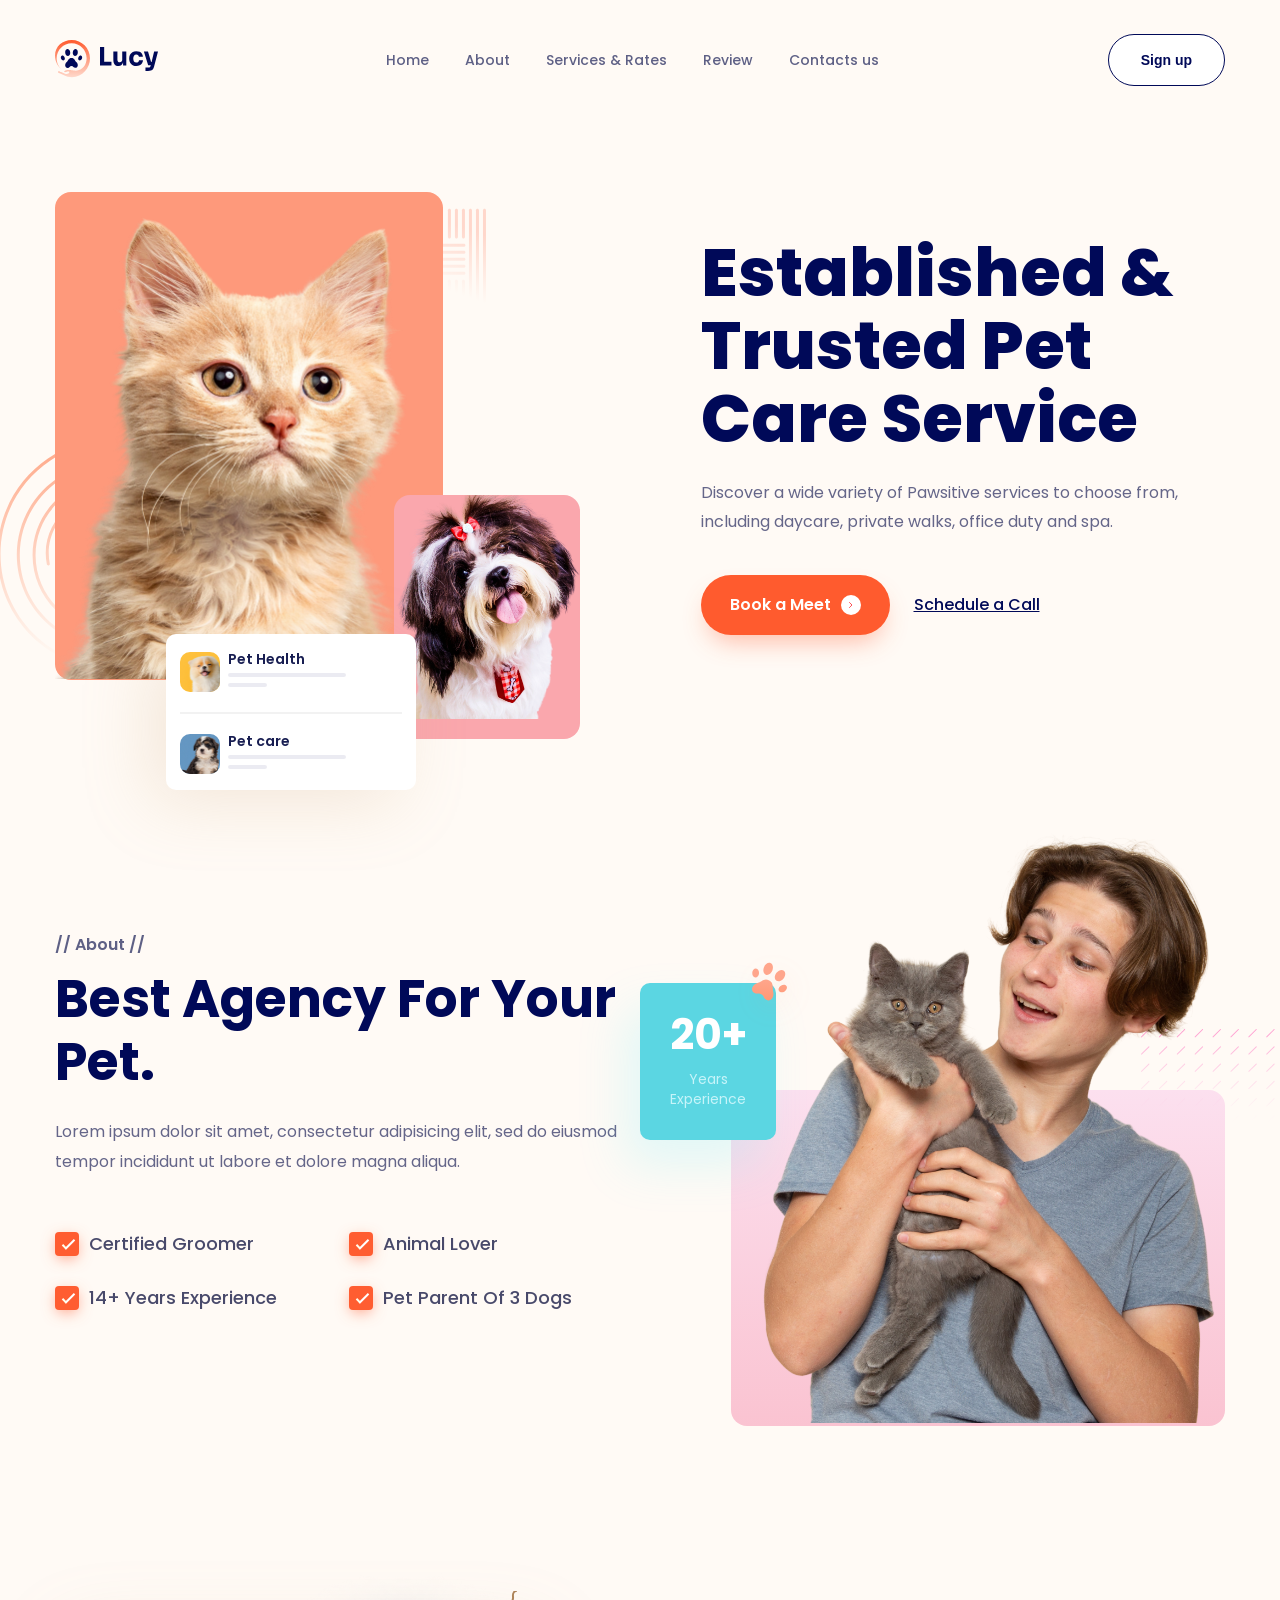
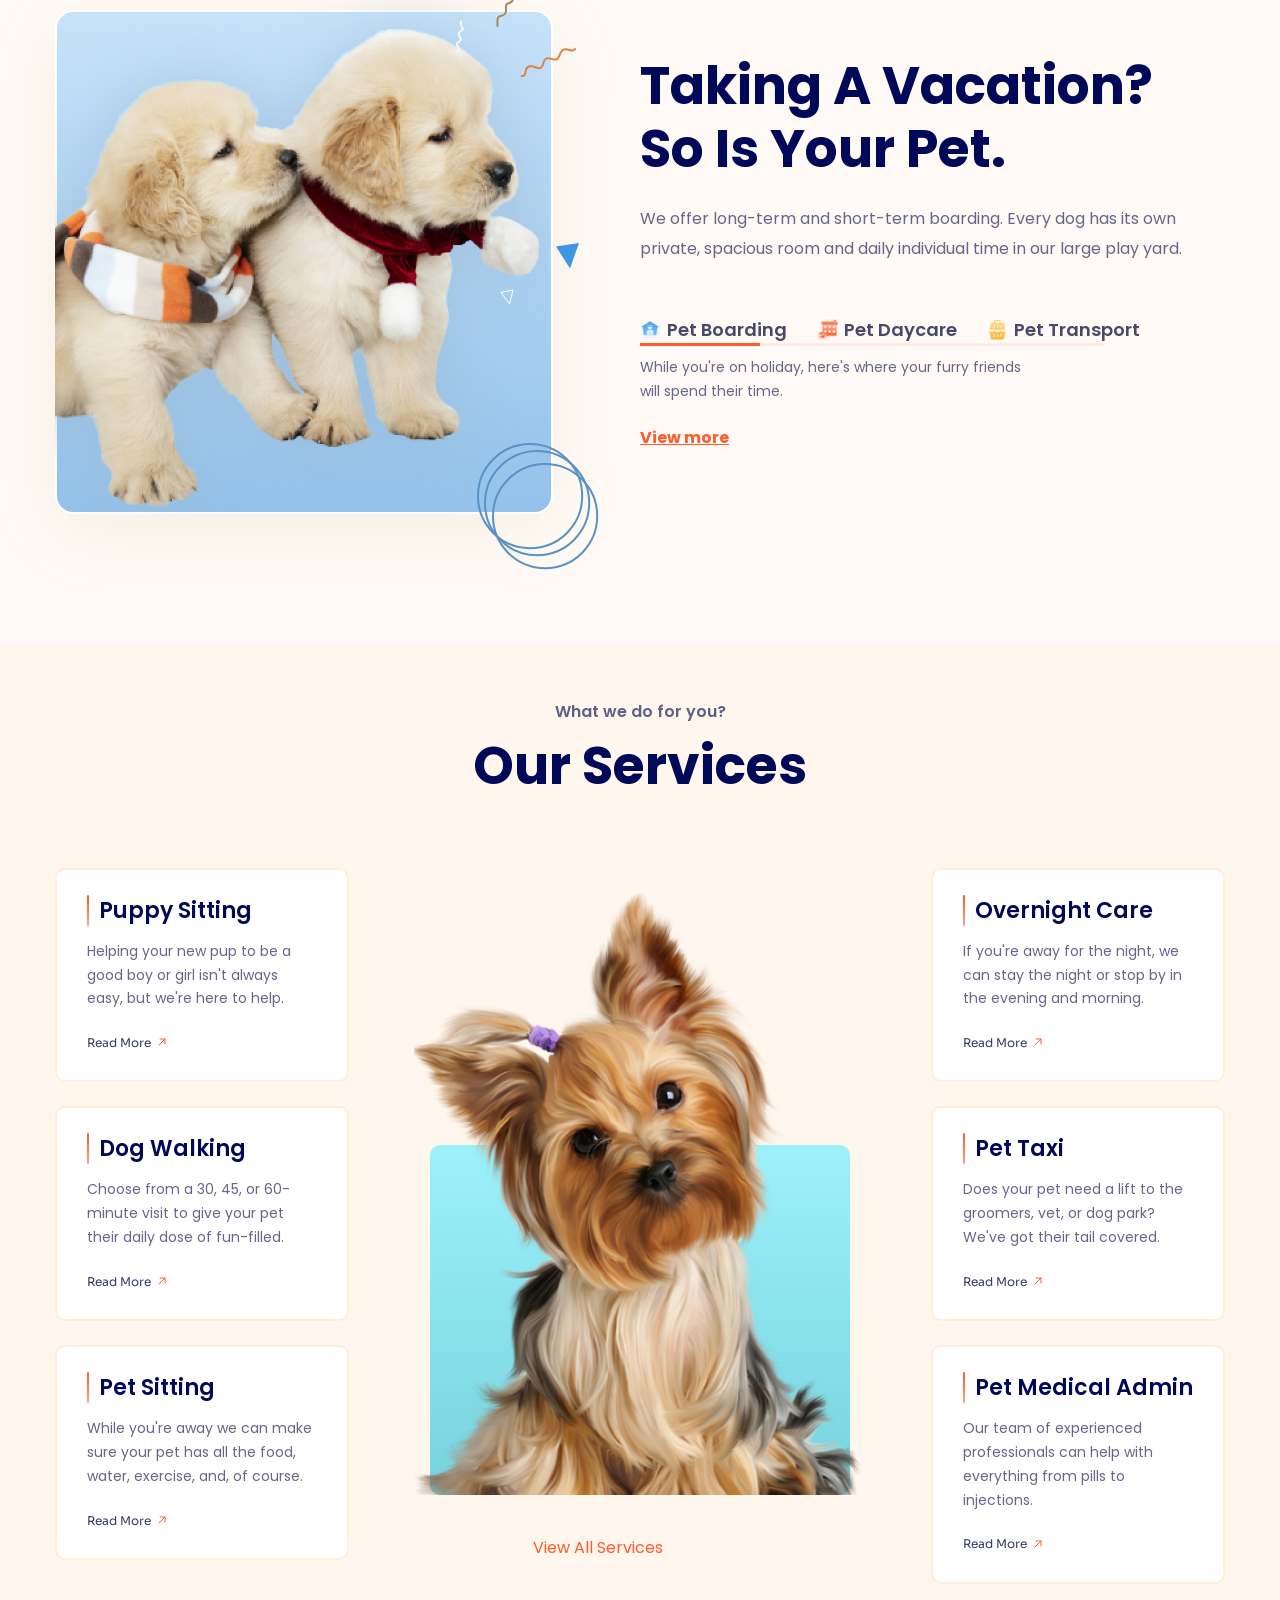
==== commit 76c54fbe: "hero-about-service" ====
--- a/index.html
+++ b/index.html
@@ -10,567 +10,337 @@
     <link rel="preconnect" href="https://fonts.googleapis.com">
     <link rel="preconnect" href="https://fonts.gstatic.com" crossorigin>
     <link
-        href="https://fonts.googleapis.com/css2?family=Poppins:wght@400;500;600&family=Public+Sans:ital,wght@0,100..900;1,100..900&family=Sonsie+One&display=swap"
+        href="https://fonts.googleapis.com/css2?family=Poppins:wght@400;500;600&family=Sora:wght@100..800&display=swap"
         rel="stylesheet">
 
     <link rel="stylesheet" href="assets/css/reset.css">
     <link rel="stylesheet" href="assets/css/styles.css">
-    <link rel="stylesheet" href="assets/css/play-button-animation.css">
 </head>
 
 <body>
     <header class="header">
         <div class="container">
             <div class="header__body">
-
                 <div class="logo">
-                    <span class="logo__circle">
-                        <svg xmlns="http://www.w3.org/2000/svg" width="27" height="27" viewBox="0 0 27 27" fill="none">
-                            <path
-                                d="M22.9998 13.1177C22.9998 15.2736 22.2665 17.3655 20.9203 19.0495C19.5741 20.7335 17.6951 21.9096 15.5921 22.3844L13.4998 13.1177H22.9998Z"
-                                fill="#143C3C" />
-                            <path
-                                d="M10.7382 4.02764C12.801 3.4009 15.0157 3.49448 17.0183 4.29299C19.021 5.0915 20.6925 6.54745 21.7581 8.42163L13.4998 13.1174L10.7382 4.02764Z"
-                                fill="#143C3C" />
-                            <path
-                                d="M8.39185 21.1275C6.57403 19.9683 5.20456 18.2253 4.50846 16.1848C3.81236 14.1443 3.83103 11.9277 4.5614 9.89924L13.4997 13.1175L8.39185 21.1275Z"
-                                fill="#143C3C" />
-                            <circle cx="13.4998" cy="13.1177" r="2.5" fill="#83A17D" />
-                        </svg>
-                    </span>
-                    <span class="logo__text">
-                        MODULARS
-                    </span>
-                </div>
-
+                    <img src="./assets/img/logo.svg" alt="">
+                </div>
                 <div class="navbar">
                     <ul class="navbar__list">
                         <li class="navbar__item">
-                            <a href="#!" class="navbar__link navbar__link--active">Home</a>
+                            <a href="#!" class="navbar__link">Home</a>
                         </li>
                         <li class="navbar__item">
                             <a href="#!" class="navbar__link">About</a>
                         </li>
                         <li class="navbar__item">
-                            <a href="#!" class="navbar__link">Blog</a>
-                        </li>
-                        <li class="navbar__item">
-                            <a href="#!" class="navbar__link">Contact</a>
+                            <a href="#!" class="navbar__link">Services & Rates</a>
+                        </li>
+                        <li class="navbar__item">
+                            <a href="#!" class="navbar__link">Review</a>
+                        </li>
+                        <li class="navbar__item">
+                            <a href="#!" class="navbar__link">Contacts us</a>
                         </li>
                     </ul>
                 </div>
-
                 <div class="header-action">
-                    <button class="btn header-action__signup">
-                        Sign up
-                    </button>
+                    <button class="header-action__signup">Sign up</button>
                 </div>
             </div>
-
-            <!-- hero -->
-            <section class="hero">
+        </div>
+    </header>
+
+    <section class="hero">
+        <div class="container">
+            <div class="hero__inner">
+                <div class="hero__media">
+                    <div class="hero__img-wrap">
+                        <img src="./assets/img/pet-01.png" alt="" class="hero__img-large">
+
+                        <img src="./assets/img/decor-01.svg" alt="" class="hero__decor hero__decor-left">
+                        <img src="./assets/img/decor-02.svg" alt="" class="hero__decor hero__decor-right">
+                    </div>
+
+                    <div class="hero__img-wrap hero__img-wrap-small">
+                        <img src="./assets/img/pet-02.png" alt="" class="hero__img-small">
+                    </div>
+
+                    <div class="hero__list">
+                        <section class="hero__item">
+                            <img src="./assets/img/pet-03.png" alt="" class="hero__item__thumb">
+                            <div class="hero__item__info">
+                                <p class="hero__item__title">Pet Health</p>
+                                <div class="hero__item__skeleton"></div>
+                                <div class="hero__item__skeleton" style="--width: 39px"></div>
+                            </div>
+                        </section>
+                        <div class="hero__item__separate"></div>
+                        <section class="hero__item">
+                            <img src="./assets/img/pet-04.png" alt="" style="--bg-color: #6597C2"
+                                class="hero__item__thumb">
+                            <div class="hero__item__info">
+                                <p class="hero__item__title">Pet care</p>
+                                <div class="hero__item__skeleton"></div>
+                                <div class="hero__item__skeleton" style="--width: 39px"></div>
+                            </div>
+                        </section>
+                    </div>
+                </div>
+
                 <div class="hero__content">
-                    <h1 class="hero__heading">
-                        We're a creative design agency.
-                    </h1>
-                    <p class="hero_desc">
-                        A brilliant, modular agency template for startup's build yours toady.
+                    <h1 class="hero__heading">Established &
+                        Trusted Pet
+                        Care Service</h1>
+                    <p class="hero__desc">
+                        Discover a wide variety of Pawsitive services to choose from, including daycare, private walks,
+                        office duty and spa.
                     </p>
                     <div class="hero__action">
-                        <button class="btn get-in-touch">Get in touch</button>
-                        <span class="hero__video-icon">
-                            <svg width="8" height="10" viewBox="0 0 8 10" fill="none"
-                                xmlns="http://www.w3.org/2000/svg">
-                                <path
-                                    d="M7.48979 4.22586C8.15106 4.61996 8.13773 5.58212 7.4658 5.95775L1.49682 9.29454C0.824887 9.67017 -0.00170366 9.17755 0.00896126 8.40782L0.103701 1.57014C0.114366 0.800411 0.954284 0.330874 1.61555 0.724974L7.48979 4.22586Z"
-                                    fill="currentColor"></path>
-                            </svg>
-                        </span>
-                        <span class="hero__video-text">Watch Video</span>
-                    </div>
-                </div>
-                <div class="hero__media">
-                    <figgure class="hero__images">
-                        <img src="./assets/img/hero1.jpg" alt="hero__img" class="hero__img">
-                        <img src="./assets/img/hero2.jpg" alt="hero__img" class="hero__img">
-                        <img src="./assets/img/hero3.jpg" alt="hero__img" class="hero__img">
-                    </figgure>
-                    <span class="hero-decor__top"></span>
-                    <span class="hero-decor__buttom"></span>
-                </div>
+                        <div class="hero__book">
+                            <a href="#!" class="hero__book__link">Book a Meet</a>
+                            <span class="hero__book__arrow">
+
+                                <svg width="5" height="6" viewBox="0 0 5 6" fill="none"
+                                    xmlns="http://www.w3.org/2000/svg">
+                                    <path d="M1.48584 0.5L3.98584 3L1.48584 5.5" stroke="#FD5056" stroke-linecap="round"
+                                        stroke-linejoin="round"></path>
+                                </svg>
+                            </span>
+                        </div>
+
+                        <a href="#!" class="hero__call">Schedule a Call</a>
+                    </div>
+                </div>
+            </div>
         </div>
-        </section>
+    </section>
+
+    <section class="about">
+        <div class="container">
+            <div class="about__inner">
+                <div class="about__content">
+                    <section class="about__content">
+                        <p class="about__label">// About //</p>
+                        <h5 class="about__heading">Best Agency For
+                            Your Pet.</h5>
+                        <p class="about__desc">Lorem ipsum dolor sit amet, consectetur adipisicing elit, sed do eiusmod
+                            tempor incididunt ut labore et dolore magna aliqua.</p>
+                        <div class="about__list">
+                            <span class="about__check-item">Certified Groomer</span>
+                            <span class="about__check-item">Animal Lover</span>
+                            <span class="about__check-item">14+ Years Experience</span>
+                            <span class="about__check-item">Pet Parent Of 3 Dogs</span>
+                        </div>
+                    </section>
+                </div>
+                <div class="about__media">
+                    <div class="about__card">
+                        <p class="about__card__title">20+</p>
+                        <p class="about__card__desc">Years Experience</p>
+                    </div>
+                    <figure class="about__img-wrap">
+                        <img src="./assets/img/about-01.png" alt="" class="about__img">
+                    </figure>
+                    <img src="./assets/img/about-decor-02.svg" alt="" class="about__media-decor">
+                    <img src="./assets/img/about-decor-01.svg" alt="" class="about__card-decor">
+                </div>
+
+                <div class="about__media">
+                    <figure class="about__img-wrap about__img-wrap-buttom">
+                        <img src="./assets/img/about-02.png" alt="" class="about__img">
+
+                        <div>
+                            <img src="./assets/img/about-decor-03.svg" alt="" class="about__decor-img">
+                            <img src="./assets/img/about-decor-04.svg" alt="" class="about__decor-img">
+                            <img src="./assets/img/about-decor-05.svg" alt="" class="about__decor-img">
+                            <img src="./assets/img/about-decor-06.svg" alt="" class="about__decor-img">
+                            <img src="./assets/img/about-decor-07.svg" alt="" class="about__decor-img">
+                            <img src="./assets/img/about-decor-08.svg" alt="" class="about__decor-img">
+                            <img src="./assets/img/about-decor-08.svg" alt="" class="about__decor-img">
+                            <img src="./assets/img/about-decor-08.svg" alt="" class="about__decor-img">
+                        </div>
+                    </figure>
+                </div>
+
+                <div class="about__content">
+                    <h5 class="about__heading">Taking A Vacation?
+                        So Is Your Pet.</h5>
+                    <p class="about__desc">We offer long-term and short-term boarding. Every dog has its own private,
+                        spacious room and daily individual time in our large play yard.</p>
+
+
+                    <div class="about__tabs">
+                        <input type="radio" id="about__tab1" name="about__tab-radio" class="about__tab-radio" checked>
+                        <label for="about__tab1" class="about__tab">
+                            <img src="./assets/icons/home.png" alt="" class="about__icon">
+                            <span class="about__tab-title">Pet Boarding</span>
+                        </label>
+                        <input type="radio" id="about__tab2" name="about__tab-radio" class="about__tab-radio">
+                        <label for="about__tab2" class="about__tab">
+                            <img src="./assets/icons/heath.png" alt="" class="about__icon">
+                            <span class="about__tab-title">Pet Daycare</span>
+                        </label>
+                        <input type="radio" id="about__tab3" name="about__tab-radio" class="about__tab-radio">
+                        <label for="about__tab3" class="about__tab">
+                            <img src="./assets/icons/bag.png" alt="" class="about__icon">
+                            <span class="about__tab-title">Pet Transport</span>
+                        </label>
+                        <div class="about__indicator"></div>
+                        <div class="about__indicator-decor"></div>
+
+                        <div class="about__tab-content">
+                            <div class="about__tab-content-item">
+                                <p class="about__tab-content-item__desc">
+                                    While you're on holiday, here's where your furry friends will spend their time.
+                                </p>
+                            </div>
+                            <div class="about__tab-content-item">
+                                <p class="about__tab-content-item__desc">
+                                    Pet daycare provides a fun environment for pets to socialize. Experienced caretakers
+                                    ensure they are safe and happy.
+                                </p>
+                            </div>
+                            <div class="about__tab-content-item">
+                                <p class="about__tab-content-item__desc">
+                                    Reliable pet transport services to take your pet anywhere safely.
+                                    Comfort and security guaranteed.
+                                </p>
+                            </div>
+                        </div>
+                    </div>
+
+                    <a href="#!" class="about__view-more">View more</a>
+
+                </div>
+            </div>
         </div>
-    </header>
-
-    <main>
-        <!-- logo-list -->
-        <section class="logo-list">
-            <div class="container logo-list__body">
-
-                <div class="logo-google">
-                    <a href="#!" class="logo-google__link">Google</a>
-
-                </div>
-                <div class="logo-slack">
-                    <a href="#!" class="logo-slack__link">slack</a>
-
-                </div>
-                <div class="logo-agworld">
-                    <a href="#!" class="logo-agworld__link">Agworld</a>
-
-                </div>
-                <div class="logo-rioTinto">
-                    <a href="#!" class="logo-rioTinto__link">RioTinto</a>
-
-                </div>
-                <div class="logo-heroku">
-                    <a href="#!" class="logo-heroku__link">HEROKU</a>
-
-                </div>
-
-
+    </section>
+
+    <section class="service">
+        <div class="container">
+            <p class="service__desc">What we do for you?</p>
+            <h5 class="service__heading">Our Services</h5>
+            <div class="service__grid">
+                <div class="service__column">
+                    <!-- Service item 1 -->
+                    <article class="service-item">
+                        <h3>
+                            <a href="#!" class="service-item__heading">
+                                Puppy Sitting
+                            </a>
+                        </h3>
+                        <p class="service-item__desc">
+                            Helping your new pup to be a good boy or
+                            girl isn't always easy, but we're here to
+                            help.
+                        </p>
+                        <a href="#!" class="service-item__more">
+                            Read More
+                        </a>
+                    </article>
+
+                    <!-- Service item 2 -->
+                    <article class="service-item">
+                        <h3>
+                            <a href="#!" class="service-item__heading">
+                                Dog Walking
+                            </a>
+                        </h3>
+                        <p class="service-item__desc">
+                            Choose from a 30, 45, or 60-minute visit to
+                            give your pet their daily dose of
+                            fun-filled.
+                        </p>
+                        <a href="#!" class="service-item__more">
+                            Read More
+                        </a>
+                    </article>
+
+                    <!-- Service item 3 -->
+                    <article class="service-item">
+                        <h3>
+                            <a href="#!" class="service-item__heading">
+                                Pet Sitting
+                            </a>
+                        </h3>
+                        <p class="service-item__desc">
+                            While you're away we can make sure your pet
+                            has all the food, water, exercise, and, of
+                            course.
+                        </p>
+                        <a href="#!" class="service-item__more">
+                            Read More
+                        </a>
+                    </article>
+                </div>
+
+                <div class="service__column">
+                    <figure class="service__media">
+                        <img src="./assets/img/service-01.png" alt="" class="service__img">
+                    </figure>
+                    <div class="service__cta-wrap">
+                        <a href="#!" class="btn service__cta">
+                            View All Services
+                        </a>
+                    </div>
+                </div>
+
+                <div class="service__column">
+                    <!-- Service item 4 -->
+                    <article class="service-item">
+                        <h3>
+                            <a href="#!" class="service-item__heading">
+                                Overnight Care
+                            </a>
+                        </h3>
+                        <p class="service-item__desc">
+                            If you're away for the night, we can stay
+                            the night or stop by in the evening and
+                            morning.
+                        </p>
+                        <a href="#!" class="service-item__more">
+                            Read More
+                        </a>
+                    </article>
+
+                    <!-- Service item 5 -->
+                    <article class="service-item">
+                        <h3>
+                            <a href="#!" class="service-item__heading">
+                                Pet Taxi
+                            </a>
+                        </h3>
+                        <p class="service-item__desc">
+                            Does your pet need a lift to the groomers,
+                            vet, or dog park? We've got their tail
+                            covered.
+                        </p>
+                        <a href="#!" class="service-item__more">
+                            Read More
+                        </a>
+                    </article>
+
+                    <!-- Service item 6 -->
+                    <article class="service-item">
+                        <h3>
+                            <a href="#!" class="service-item__heading">
+                                Pet Medical Admin
+                            </a>
+                        </h3>
+                        <p class="service-item__desc">
+                            Our team of experienced professionals can
+                            help with everything from pills to
+                            injections.
+                        </p>
+                        <a href="#!" class="service-item__more">
+                            Read More
+                        </a>
+                    </article>
+                </div>
             </div>
-        </section>
-
-        <!-- service -->
-        <section class="services">
-            <div class="container">
-                <div class="service__top">
-                    <div class="service__top-left">
-                        <p class="sub-headling">
-                            OUR SERVICES
-                        </p>
-                        <h2 class="headling headling__decor">
-                            We offer a wide range of design services
-                        </h2>
-                    </div>
-
-                    <div class="service__top-right">
-                        <button class="control__btn">
-                            <svg class="arrow-icon" width="22" height="13" viewBox="0 0 22 13" fill="none"
-                                xmlns="http://www.w3.org/2000/svg">
-                                <path d="M21 6.82353H0.999999M0.999999 6.82353L6.29412 1M0.999999 6.82353L6.29412 12"
-                                    stroke="currentColor" stroke-width="1.5" stroke-linecap="round"
-                                    stroke-linejoin="round"></path>
-                            </svg>
-                        </button>
-                        <button class="control__btn">
-                            <svg class="arrow-next-icon" width="22" height="13" viewBox="0 0 22 13" fill="none"
-                                xmlns="http://www.w3.org/2000/svg">
-                                <path d="M21 6.82353H0.999999M0.999999 6.82353L6.29412 1M0.999999 6.82353L6.29412 12"
-                                    stroke="currentColor" stroke-width="1.5" stroke-linecap="round"
-                                    stroke-linejoin="round"></path>
-                            </svg>
-                        </button>
-                    </div>
-                </div>
-
-                <div class="service__list">
-                    <div class="service-item">
-                        <article>
-                            <img src="./assets/img/services1.jpg" class="service-item__image" alt="service__img">
-                        </article>
-                        <div class="service-item__body">
-                            <h3 class="service-item__heading">Brading</h3>
-                            <p class="service-item__sesc">Create beautiful Agency website with Boluethat converts more
-                                visitors than any website.</p>
-                        </div>
-                    </div>
-                    <div class="service-item">
-                        <article>
-                            <img src="./assets/img/services2.jpg" class="service-item__image" alt="service__img">
-                        </article>
-                        <div class="service-item__body">
-                            <h3 class="service-item__heading">Web Design</h3>
-                            <p class="service-item__sesc">Create beautiful Agency website with Boluethat converts more
-                                visitors than any website.</p>
-                        </div>
-                    </div>
-                    <div class="service-item">
-                        <article>
-                            <img src="./assets/img/services3.jpg" class="service-item__image" alt="service__img">
-                        </article>
-                        <div class="service-item__body">
-                            <h3 class="service-item__heading">Graphic Design</h3>
-                            <p class="service-item__sesc">Create beautiful Agency website with Boluethat converts more
-                                visitors than any website.</p>
-                        </div>
-                    </div>
-                </div>
-            </div>
-        </section>
-
-        <!-- about us -->
-        <section class="about">
-            <div class="container about-body">
-                <div class="about__media">
-                    <figure class="about__images">
-                        <img src="./assets/img/about1.jpg" alt="about__img" class="about__img">
-                        <img src="./assets/img/about2.jpg" alt="about__img" class="about__img">
-                    </figure>
-                </div>
-                <div class="about__content">
-                    <p class="sub-headling">
-                        ABOUT US
-                    </p>
-                    <h2 class="headling">We are an extention of your creative team</h2>
-                    <p class="about-desc">At the start of every project, we cusomizea detailed project plan together
-                        with you set exectationns ensure alighment and define key milestones and deiverbles.</p>
-
-                    <div class="about-list">
-                        <div class="about-item">
-                            <h2 class="about-number">
-                                48%
-                            </h2>
-                            <p class="about-number__desc">
-                                Are you strive for two things in design simplicity and clarity. Great design is born of
-                                those two things
-                            </p>
-                        </div>
-                        <div class="about-item">
-                            <h2 class="about-number">
-                                26%
-                            </h2>
-                            <p class="about-number__desc">
-                                Are you strive for two things in design simplicity and clarity. Great design is born of
-                                those two things
-                            </p>
-                        </div>
-                    </div>
-                </div>
-
-                <div class="about-team">
-                    <h6 class="about-team__heading">All Designers</h6>
-                    <p class="about-team__sub-heading">Total Balance</p>
-                    <p class="about-team__percent">40%</p>
-                    <div class="about-team__rage">
-                        <span class="about-team__range-loading"></span>
-                    </div>
-                    <p class="about-team__loading">Loadding...</p>
-                    <div class="about-team__symbol"></div>
-                    <div class="about-team__member">
-                        <p class="about-team__member-label">Teams:</p>
-                        <figure class="about-team__avatar">
-                            <img src="./assets/img/avatar1.jpg" alt="avatar" class="about-team__img">
-                            <img src="./assets/img/avatar2.jpg" alt="avatar" class="about-team__img">
-                            <img src="./assets/img/avatar3.jpg" alt="avatar" class="about-team__img">
-                            <img src="./assets/img/avatar4.jpg" alt="avatar" class="about-team__img">
-
-                        </figure>
-                    </div>
-                </div>
-
-            </div>
-        </section>
-
-        <!-- process -->
-        <section class="process">
-            <div class="container process-body">
-                <div class="sub-heading">
-                    OUR PROCESS
-                </div>
-                <h2 class="headling headling__decor">A simple,yet effective three step process</h2>
-
-                <div class="process-list">
-                    <div class="process-item">
-                        <p class="process-index">01.</p>
-                        <div class="process-heading">
-                            <div class="process__name">Project idea</div>
-                            <a href="#!" class="process-item__more">Learn More</a>
-                        </div>
-                        <p class="process-desc line-clamp" style="--line-clamp: 3">We customse a ensure aligment and
-                            difine key mileones and defiverables
-                            experience tells us the best solutions are the ones deated with clients.
-                        </p>
-                        <img class="process-img" src="./assets/img/process-img.png" alt="Process img">
-                    </div>
-
-                    <div class="process-item">
-                        <p class="process-index">02.</p>
-                        <div class="process-heading">
-                            <div class="process__name">Brainstormaing</div>
-                            <a href="#!" class="process-item__more">Learn More</a>
-                        </div>
-                        <p class="process-desc line-clamp" style="--line-clamp: 3">We customse a ensure aligment and
-                            difine key mileones and defiverables
-                            experience tells us the best solutions are the ones deated with clients.
-                        </p>
-                        <img class="process-img" src="./assets/img/process-img.png" alt="Process img">
-                    </div>
-
-                    <div class="process-item">
-                        <p class="process-index">03.</p>
-                        <div class="process-heading">
-                            <div class="process__name">Execution</div>
-                            <a href="#!" class="process-item__more">Learn More</a>
-                        </div>
-                        <p class="process-desc line-clamp" style="--line-clamp: 3">We customse a ensure aligment and
-                            difine key mileones and defiverables
-                            experience tells us the best solutions are the ones deated with clients.
-                        </p>
-                        <img class="process-img" src="./assets/img/process-img.png" alt="Process img">
-                    </div>
-                </div>
-            </div>
-        </section>
-
-        <!-- Project -->
-        <section class="project">
-            <div class="container">
-                <div class="project-row">
-                    <h2 class="headling headling__decor" style="--while-color: #fff">A quick glance of our past projects
-                    </h2>
-                    <div class="project-wrap">
-                        <p class="project__desc">Are you strive for the fast project simplicity and clarity. Great
-                            design is born of those two things.
-                        </p>
-                        <a href="#!" class="project__link">Browse all Projects</a>
-                        <svg class="project__link-icon" width="22" height="12" viewBox="0 0 22 12" fill="none"
-                            xmlns="http://www.w3.org/2000/svg">
-                            <path d="M1 6.29415H21M21 6.29415L15.7059 1.00003M21 6.29415L15.7059 11"
-                                stroke="currentColor" stroke-width="1.5" stroke-linecap="round" stroke-linejoin="round">
-                            </path>
-                        </svg>
-                    </div>
-                </div>
-
-                <div class="project-video">
-                    <video id="project-video">
-                        <source src="./assets/video/project.mp4" type="video/mp4">
-                    </video>
-                    <!-- play button animation -->
-                    <div class="project-play__wrap">
-
-                        <div class="project-play">
-                            <label>
-                                <input type="checkbox" class="project-play__btn" />
-                                <div class="play-icon"></div>
-                                <div class="pause-icon"></div>
-                            </label>
-                        </div>
-                    </div>
-
-                    <svg class="project__decor" xmlns="http://www.w3.org/2000/svg" width="415" height="472"
-                        viewBox="0 0 415 472" fill="none">
-                        <path
-                            d="M1.08698 1.03818C6.27459 34.4648 35.2785 93.0123 109.793 59.789C202.937 18.2599 207.053 23.5152 252.41 157.853C297.767 292.19 366.734 311.095 400.317 272.088C428.869 238.923 413.877 144.159 325.442 173.59C237.007 203.021 246.465 412.497 414.188 470.54"
-                            stroke="url(#paint0_linear_0_156)"></path>
-                        <defs>
-                            <linearGradient id="paint0_linear_0_156" x1="538.003" y1="551.093" x2="63.6537" y2="47.2476"
-                                gradientUnits="userSpaceOnUse">
-                                <stop offset="0.203415" stop-color="#143C3C"></stop>
-                                <stop offset="0.553176" stop-color="white"></stop>
-                                <stop offset="1" stop-opacity="0"></stop>
-                            </linearGradient>
-                        </defs>
-                    </svg>
-
-
-                </div>
-            </div>
-        </section>
-
-        <!-- feature -->
-        <section class="feature">
-            <div class="container">
-                <h2 class="feature__headling">Share the features that help your customers</h2>
-                <p class="feature__sub-heading">You already know that the customer experience doesn't end with a sale —
-                    it's an ongoing work in progress that companies should be constantly seeking to improve and iterate
-                    on.</p>
-
-                <div class="feature-list">
-                    <div class="feature-item">
-                        <img class="feature-icon" src="./assets/icons/blog.svg" alt="blog">
-                        <h3 class="feature-item__title">Blog</h3>
-                        <p class="feature-item__desc">We've researched numerous agencies and complied a list of digital
-                            marketing agency blogs you should read to stay ahead of your rivals and succeed online!</p>
-                    </div>
-
-                    <div class="feature-item">
-                        <img class="feature-icon" src="./assets/icons/documention.svg" alt="blog">
-                        <h3 class="feature-item__title">Documention</h3>
-                        <p class="feature-item__desc">In this article, we discuss the different types of documentation,
-                            what makes for great technical documentation, and provide examples.</p>
-                    </div>
-
-                    <div class="feature-item">
-                        <img class="feature-icon" src="./assets/icons/customer.svg" alt="blog">
-                        <h3 class="feature-item__title">Customer</h3>
-                        <p class="feature-item__desc">Your customers have high expectations — and if your business can't
-                            meet them, they're going to leave you for your competitors.</p>
-                    </div>
-                </div>
-            </div>
-        </section>
-
-        <!-- blog -->
-        <section class="blog">
-            <div class="container">
-                <div class="bog-row">
-
-
-                    <div class="bog-row__heading">
-                        <div class="sub-heading">
-                            OUR PROCESS
-                        </div>
-                        <h2 class="headling headling__decor">A simple,yet effective three step process</h2>
-                    </div>
-                    <p class="bog__desc">The best agency are the ones ideated with clients. we corporate your ideas with
-                        memorable</p>
-                </div>
-
-                <div class="blog-list">
-                    <div class="blog-item">
-                        <figure class="blog-item__media">
-                            <img src="./assets/img/blog-01.jpg" alt="blog1" class="bog-item__image">
-                        </figure>
-                        <div class="blog-image__body">
-                            <a class="blog-item--action">
-                                STORES
-                            </a>
-                            <h3 class="blog-item__heading line-clamp" style="--line-clamp: 3">What did we learn from
-                                nunning over 100 design sprints in
-                                less the year?
-                                What did we learn from nunning over 100 design sprints in
-                                less the year?
-                            </h3>
-                            <span class="blog-item__line"></span>
-                            <p class="blog-item__date">JANUARY 29, 2022</p>
-                        </div>
-                    </div>
-
-                    <div class="blog-item">
-                        <figure class="blog-item__media">
-                            <img src="./assets/img/blog-02.jpg" alt="blog2" class="bog-item__image">
-                        </figure>
-                        <div class="blog-image__body">
-                            <a class="blog-item--action">
-                                STORES
-                            </a>
-                            <h3 class="blog-item__heading line-clamp" style="--line-clamp: 3">The difference between the
-                                UI/UX design a simple guide for beginner's
-                            </h3>
-                            <span class="blog-item__line"></span>
-                            <p class="blog-item__date">JANUARY 29, 2022</p>
-                        </div>
-                    </div>
-
-                    <div class="blog-item">
-                        <figure class="blog-item__media">
-                            <img src="./assets/img/blog-03.jpg" alt="blog3" class="bog-item__image">
-                        </figure>
-                        <div class="blog-image__body">
-                            <a class="blog-item--action">
-                                STORES
-                            </a>
-                            <h3 class="blog-item__heading line-clamp" style="--line-clamp: 3">How marketing can help
-                                your business more than anything.
-                            </h3>
-                            <span class="blog-item__line"></span>
-                            <p class="blog-item__date">JANUARY 29, 2022</p>
-                        </div>
-                    </div>
-                </div>
-            </div>
-        </section>
-
-    </main>
-
-    <footer class="footer">
-        <div class="container">
-            <div class="footer__content">
-                <div class="footer__contact">
-                    <h2 class="footer-headling">Sign up for our newsletter</h2>
-                    <div class="footer__form-input">
-                        <input type="email" class="footer__email-input" placeholder="Enter your email">
-                        <svg class="footer__link-icon" width="22" height="12" viewBox="0 0 22 12" fill="none"
-                            xmlns="http://www.w3.org/2000/svg">
-                            <path d="M1 6.29415H21M21 6.29415L15.7059 1.00003M21 6.29415L15.7059 11"
-                                stroke="currentColor" stroke-width="1.5" stroke-linecap="round" stroke-linejoin="round">
-                            </path>
-                        </svg>
-                    </div>
-
-                    <div class="footer-social">
-                        <a href="#!" class="footer-social__link">
-                            <svg width="9" height="22" viewBox="0 0 9 22" fill="none"
-                                xmlns="http://www.w3.org/2000/svg">
-                                <path
-                                    d="M1.84014 21.5406H5.80506V9.63262H8.51349V6.51323H5.80506V5.88935C5.80506 4.20759 6.44726 3.61084 8.34595 3.66509V0.464327C3.99013 0.355826 1.84014 2.06471 1.84014 5.75373V6.51323H0.0810547V9.63262H1.84014V21.5406Z"
-                                    fill="currentColor"></path>
-                            </svg>
-                        </a>
-
-                        <a href="#!" class="footer-social__link">
-                            <svg width="52" height="52" viewBox="0 0 52 52" fill="none"
-                                xmlns="http://www.w3.org/2000/svg">
-                                <rect x="17.8652" y="17.8647" width="16.2703" height="16.2703" rx="2"
-                                    stroke="currentColor" stroke-width="2"></rect>
-                                <circle cx="25.9998" cy="25.9998" r="3.01351" stroke="currentColor"></circle>
-                            </svg>
-                        </a>
-
-                        <a href="#!" class="footer-social__link">
-                            <svg width="26" height="26" viewBox="0 0 26 26" fill="none"
-                                xmlns="http://www.w3.org/2000/svg" xmlns:xlink="http://www.w3.org/1999/xlink">
-                                <mask id="mask0_0_59" style="mask-type: alpha" maskUnits="userSpaceOnUse" x="0" y="0"
-                                    width="26" height="26">
-                                    <rect x="0.647461" y="0.0537109" width="25.2973" height="25.2973"
-                                        fill="url(#pattern0_0_59)"></rect>
-                                </mask>
-                                <g mask="url(#mask0_0_59)">
-                                    <rect x="-1.03809" y="3.42676" width="25.2973" height="18.5514" fill="currentColor">
-                                    </rect>
-                                </g>
-                                <defs>
-                                    <pattern id="pattern0_0_59" patternContentUnits="objectBoundingBox" width="1"
-                                        height="1">
-                                        <use xlink:href="#image0_0_59" transform="scale(0.000592768)"></use>
-                                    </pattern>
-                                    <image id="image0_0_59" width="1687" height="1687" preserveAspectRatio="none"
-                                        xlink:href="[data-uri]">
-                                    </image>
-                                </defs>
-                            </svg>
-                        </a>
-                    </div>
-                </div>
-                <div class="footer__links">
-                    <ul>
-                        <h4 class="footer__contact-header">Pages</h4>
-                        <li><a class="footer__contact-item" href="#1">Home</a></li>
-                        <li><a class="footer__contact-item" href="#1">About</a></li>
-                        <li><a class="footer__contact-item" href="#1">Blog</a></li>
-                        <li><a class="footer__contact-item" href="#1">Blog Post</a></li>
-                    </ul>
-                    <ul>
-                        <h4 class="footer__contact-header">Product</h4>
-                        <li><a class="footer__contact-item" href="#1">Home</a></li>
-                        <li><a class="footer__contact-item" href="#1">About</a></li>
-                        <li><a class="footer__contact-item" href="#1">Blog</a></li>
-                        <li><a class="footer__contact-item" href="#1">Blog Post</a></li>
-                    </ul>
-                    <ul>
-                        <h4 class="footer__contact-header">Overview</h4>
-                        <li><a class="footer__contact-item" href="#1">Home</a></li>
-                        <li><a class="footer__contact-item" href="#1">About</a></li>
-                        <li><a class="footer__contact-item" href="#1">Blog</a></li>
-                        <li><a class="footer__contact-item" href="#1">Blog Post</a></li>
-                    </ul>
-                    <ul>
-                        <h4 class="footer__contact-header">About Us</h4>
-                        <li><a class="footer__contact-item" href="#1">Home</a></li>
-                        <li><a class="footer__contact-item" href="#1">About</a></li>
-                        <li><a class="footer__contact-item" href="#1">Blog</a></li>
-                        <li><a class="footer__contact-item" href="#1">Blog Post</a></li>
-                    </ul>
-                </div>
-            </div>
-            <div class="footer__copyright">2025 Copyright</div>
         </div>
-    </footer>
-    <script src="./assets/js/script.js"></script>
+    </section>
+    <!-- <script src="./assets/js/script.js"></script> -->
 </body>
 
 </html>
--- a/assets/css/styles.css
+++ b/assets/css/styles.css
@@ -3,14 +3,16 @@
 }
 
 :root {
-    --primary-color: #143C3C;
-    --primary-color-heading: #152427;
-    --text-color: #575D5E;
+    --heading-color: #000958;
+    /* --heading-primary:  */
+    --heading-secondary: #48496A;
+    --text-body: #656689;
 }
 
 body {
     font-size: 1.6rem;
     font-family: "Poppins", serif;
+    background: #fffaf5;
 }
 
 html {
@@ -21,1268 +23,688 @@
     text-decoration: none;
 }
 
-.logo {
-    display: flex;
-    align-items: center;
-    cursor: pointer;
-}
-
-.logo__text {
-    margin-left: 8px;
-}
-
 .container {
-    width: 1140px;
+    width: 1170px;
+    margin: 0 auto;
     max-width: calc(100% - 48px);
-    margin: 0 auto;
-}
-
-.btn {
-    --height: 57px;
-    height: var(--height);
-    min-width: 173px;
-    background-color: var(--primary-color);
-    padding: 0 20px;
+}
+
+/* header */
+.header {
+    margin-top: 34px;
+}
+
+.header__body {
+    display: flex;
+    align-items: center;
+    justify-content: space-between;
+}
+
+.navbar__list {
+    display: flex;
+    flex-direction: row;
+    gap: 36px;
+}
+
+.navbar__link {
+    color: #5E6085;
+    font-size: 1.4rem;
+    font-style: normal;
+    font-weight: 500;
+    line-height: 1;
+}
+
+.navbar__link:hover {
+    color: var(--heading-color);
+    text-shadow: 1px 0 0 currentColor;
+}
+
+.header-action__signup {
+    padding: 18px 32px;
     border-radius: 99px;
-    border: 1px solid var(--primary-color);
+    color: var(--heading-color);
+    text-align: center;
+    font-size: 1.4rem;
+    font-style: normal;
+    font-weight: 600;
+    line-height: 1;
+    border: 1px solid currentColor;
+    background: #fff;
+}
+
+/* hero */
+
+.hero {
+    margin-top: 106px;
+}
+
+.hero__media {
+    position: relative;
+}
+
+.hero__img-wrap {
+    border-radius: 16px;
+    background: #FE997B;
+    width: 388px;
+    height: 488px;
+}
+
+.hero__inner {
+    position: relative;
+    display: flex;
+    justify-content: space-between;
+    gap: 121px;
+}
+
+.hero__media,
+.hero__content {
+    flex: 1;
+}
+
+.hero__img-large {
+    width: 100%;
+}
+
+.hero__decor {
+    position: absolute;
+    z-index: -1;
+}
+
+.hero__decor-left {
+    left: -58px;
+    bottom: 10px;
+}
+
+.hero__decor-right {
+    top: 16px;
+    left: 380px;
+}
+
+.hero__img-wrap-small {
+    position: absolute;
+    width: 186px;
+    right: 0;
+    top: 303px;
+    height: 244px;
+    border-radius: 16px;
+    background: #FAA7AD;
+}
+
+.hero__img-small {
+    width: 100%;
+}
+
+.hero__list {
+    width: 250px;
+    height: 156px;
+    border-radius: 10px;
+    background: #FFF;
+    box-shadow: -17px 14px 68px -4px rgba(207, 174, 132, 0.25);
+    padding: 18px 14px;
+    position: absolute;
+    right: 164px;
+    bottom: -110px;
+}
+
+.hero__item {
+    display: flex;
+}
+
+.hero__item__thumb {
+    width: 40px;
+    height: 40px;
+    flex-shrink: 0;
+    border-radius: 10px;
+    background: var(--bg-color, #FEC23F);
+}
+
+.hero__item__info {
+    margin-left: 8.6px;
+}
+
+.hero__item__skeleton {
+    width: var(--width, 118px);
+    height: 4px;
+    border-radius: 10px;
+    opacity: 0.08;
+    background: var(--heading-color);
+}
+
+.hero__item__skeleton+.hero__item__skeleton {
+    margin-top: 6px;
+}
+
+.hero__item__title {
+    color: #181E52;
+    font-size: 1.4rem;
+    font-style: normal;
+    font-weight: 600;
+    line-height: 1;
+    margin-bottom: 7px;
+}
+
+.hero__item__separate {
+    width: 222px;
+    height: 2px;
+    background: #F2F2F2;
+    margin: 20px 0px;
+}
+
+.hero__heading {
+    color: var(--heading-color);
+    font-size: 6.6rem;
+    font-weight: 800;
+    line-height: 1.1;
+}
+
+.hero__content {
+    margin: auto 0px;
+}
+
+.hero__desc {
+    color: #656689;
     font-size: 1.6rem;
     font-weight: 400;
-    line-height: var(--height);
-    color: #fff;
-    cursor: pointer;
-}
-
-.btn:hover {
-    opacity: 0.9;
-    cursor: pointer;
-}
-
-.sub-headling::before {
+    line-height: 1.8;
+    margin-top: 24px;
+}
+
+.hero__action {
+    margin-top: 38px;
+    display: flex;
+    align-items: center;
+}
+
+.hero__book {
+    width: 189px;
+    height: 60px;
+    flex-shrink: 0;
+    border-radius: 31px;
+    border: none;
+    background: #FF5B2E;
+    box-shadow: 0px 13px 26px -8px rgba(255, 91, 46, 0.42);
+    display: flex;
+    justify-content: center;
+    align-items: center;
+    position: relative;
+}
+
+.hero__book__link {
+    color: #FFF;
+    font-size: 1.6rem;
+    font-style: normal;
+    font-weight: 600;
+    line-height: 1;
+}
+
+.hero__book__arrow {
+    width: 20px;
+    height: 20px;
+    background: #fff;
+    border-radius: 50%;
+    margin-left: 10px;
+    display: flex;
+    align-items: center;
+    justify-content: center;
+}
+
+.hero__call {
+    color: var(--heading-color);
+    font-size: 16px;
+    font-weight: 500;
+    line-height: 1;
+    text-decoration-line: underline;
+    text-decoration-style: solid;
+    text-decoration-skip-ink: none;
+    text-decoration-thickness: auto;
+    text-underline-offset: auto;
+    text-underline-position: from-font;
+    margin-left: 24px;
+}
+
+/* about */
+
+.about {
+    margin-top: 138px;
+    margin-bottom: 130px;
+}
+
+.about__inner {
+    display: grid;
+    grid-template-columns: 1fr 1fr;
+    align-items: center;
+    row-gap: 146px;
+}
+
+.about__label {
+    color: #5E6085;
+    font-size: 1.6rem;
+    font-style: normal;
+    font-weight: 600;
+    line-height: 1;
+}
+
+.about__heading {
+    color: #000958;
+    font-size: 5.2rem;
+    font-style: normal;
+    font-weight: 700;
+    line-height: 1.2;
+    margin-top: 15px;
+}
+
+.about__desc {
+    color: #656689;
+    font-size: 1.6rem;
+    font-style: normal;
+    font-weight: 400;
+    line-height: 1.9;
+    margin-top: 24px;
+}
+
+.about__list {
+    display: grid;
+    grid-template-columns: 1fr 1fr;
+    margin-top: 57px;
+    margin-left: 34px;
+    gap: 36px;
+}
+
+.about__check-item {
+    color: #48496A;
+    font-size: 1.8rem;
+    font-style: normal;
+    font-weight: 500;
+    line-height: 1;
+    position: relative;
+    display: flex;
+    align-items: center;
+}
+
+.about__check-item::before {
     position: absolute;
     content: "";
-    top: 12px;
+    display: block;
+    width: 24px;
+    height: 24px;
+    left: -34px;
+    background: #FF5D31;
+    border-radius: 4px;
+    align-items: center;
+    box-shadow: 0px 4px 15px -3px rgba(255, 93, 49, 0.69);
+}
+
+.about__check-item::after {
+    left: -27px;
+    top: 5px;
+    position: absolute;
+    content: "";
+    display: block;
+    width: 11px;
+    height: 4px;
+    border-bottom: 2px solid #fff;
+    border-left: 2px solid #FFE;
+    transform: rotate(-45deg);
+}
+
+.about__media {
+    position: relative;
+}
+
+.about__img-wrap {
+    width: 494px;
+    border-radius: 16px;
+    position: relative;
+    margin-left: auto;
+    bottom: 0px;
+}
+
+.about__img-wrap::after {
+    position: absolute;
+    content: "";
+    display: flex;
+    background: linear-gradient(180deg, #FCE0EF 0%, #FAC3D1 100%);
+    width: 494px;
+    height: 336px;
+    border-radius: 16px;
+    inset: auto 0 0 0;
+    z-index: -1;
+}
+
+.about__img {
+    width: 100%;
+}
+
+.about__card {
+    width: 136px;
+    border-radius: 10px;
+    background: #5BD6E2;
+    box-shadow: -15px 26px 48px 0px rgba(85, 240, 255, 0.17);
+    display: flex;
+    justify-content: center;
+    flex-direction: column;
+    padding: 31px 26px;
+    align-items: center;
+    text-align: center;
+    position: absolute;
+    top: 165px;
     left: 0;
-    width: 25px;
-    height: 1px;
-    background: #152427;
-}
-
-.headling {
-    color: var(--while-color, #152427);
+}
+
+.about__card__title {
+    color: #FFF;
     font-size: 4.2rem;
-    font-weight: 600;
-    line-height: 1.2;
-    max-width: 520px;
-}
-
-.headling__decor::after {
-    display: inline-block;
-    position: relative;
-    content: "";
-    top: -10px;
-    right: -10px;
-    width: 66px;
-    height: 2px;
-    background: var(--while-color, #152427);
-}
-
-.line-clamp {
-    display: -webkit-box;
-    -webkit-line-clamp: var(--line-clamp, 3);
-    -webkit-box-orient: vertical;
-    overflow: hidden;
-}
-
-/* header */
-
-.header {
-    min-height: 100vh;
-}
-
-.header__body {
-    display: flex;
-    justify-content: space-between;
-    position: relative;
-    padding-top: 28px;
-}
-
-.header__body::after {
-    position: absolute;
-    display: inline-block;
-    width: 100%;
-    height: 1px;
-    bottom: -13px;
-    content: "";
-    background: linear-gradient(90deg, #FFF 0%, #DDDCDC 51.09%, rgba(212, 212, 212, 0.00) 99.68%);
-}
-
-.navbar {
-    display: flex;
-    align-items: center;
-    margin-left: auto;
-    margin-right: 88px;
-}
-
-.navbar__item {
-    position: relative;
-}
-
-.navbar__list {
-    display: flex;
-    column-gap: 38px;
-}
-
-.navbar__link {
-    color: var(--text-color);
-    font-size: 1.8rem;
-    font-weight: 500;
-    line-height: 1.56;
-}
-
-.navbar__link:hover {
-    color: #152427;
-}
-
-.navbar__link--active {
-    color: #152427;
-}
-
-.navbar__link--active::after {
-    position: absolute;
-    display: inline-block;
-    content: "";
-    bottom: -26px;
-    width: 16px;
-    height: 2px;
-    left: 0%;
-    border-radius: 999px;
-    background: var(--primary-color);
-}
-
-/* hero */
-
-.hero {
-    display: flex;
-    align-items: center;
-    justify-content: center;
-    margin-top: 13px;
-}
-
-.hero__content {
-    width: 34%;
-}
-
-.hero_desc {
-    margin-top: 20px;
-    color: var(--text-color);
-    font-size: 1.8rem;
-    font-weight: 500;
-    line-height: 1.55;
-}
-
-.hero__heading {
-    color: var(--primary-color-heading);
-    font-size: 5rem;
-    font-style: normal;
-    font-weight: 800;
-    line-height: 1.2;
-    letter-spacing: -0.02em;
-}
-
-.get-in-touch {
-    color: #fff;
-
-    font-size: 1.8rem;
-    font-weight: 500;
-    line-height: 1.55;
-}
-
-.hero__action {
-    margin-top: 42px;
-    display: flex;
-    align-items: center;
-    justify-content: space-between;
-}
-
-.hero__video-text {
-    color: #152427;
-
-    font-size: 1.8rem;
-    font-weight: 600;
-    line-height: 1.66;
-}
-
-.hero__video-icon {
-    position: relative;
-    display: flex;
-    align-items: center;
-    justify-content: center;
-    margin-right: -34px;
-    width: 57px;
-    height: 59px;
-    transition: 0.3s;
-}
-
-.hero__video-icon::before {
-    content: "";
-    position: absolute;
-    width: 44px;
-    height: 43px;
-    border-radius: 50%;
-    color: #fef6fb;
-    background: #83a17d;
-}
-
-.hero__video-icon::after {
-    content: "";
-    position: absolute;
-    inset: 0;
-    border-width: 4px;
-    border-style: solid;
-    border-color: #143c3c transparent transparent #143c3c;
-    /* border-color: transparent #83a17d #83a17d transparent; */
-    border-radius: 50%;
-    rotate: -45deg;
-}
-
-.hero__video-icon svg {
-    position: relative;
-    margin-left: 4px;
-    color: #fff;
-}
-
-.hero__media {
-    flex-grow: 1;
-    margin-top: 60px;
-    position: relative;
-}
-
-.hero__images {
-    display: flex;
-    justify-content: flex-end;
-    column-gap: 20px;
-}
-
-.hero__video-icon:hover {
-    cursor: pointer;
-    transform: rotate(192deg);
-    border-color: transparent #83a17d #83a17d transparent;
-}
-
-.hero__images::before {
-    content: "";
-    position: absolute;
-    top: 50%;
-    left: 50%;
-    z-index: -1;
-    display: block;
-    width: 53%;
-    padding-top: 53%;
-    transform: translate(-50%, -50%);
-    background: #4dbb9a;
-    filter: blur(100px);
-    border-radius: 50%;
-}
-
-.hero__img {
-    width: 202px;
-    height: 466px;
-    border-radius: 110px;
-    object-fit: cover;
-}
-
-.hero__img:nth-child(2) {
-    margin-top: 77px;
-}
-
-.hero-decor__top::before {
-    position: absolute;
-    content: "";
-    background-image: url(../img/flower-decor.svg);
-    z-index: 10;
-    top: -20px;
-    left: -100px;
-    height: 72px;
-    width: 72px;
-}
-
-.hero-decor__top::after {
-    position: absolute;
-    content: "";
-    background-image: url(../img/flower-decor-6.png);
-    z-index: 9;
-    top: -18px;
-    left: -54px;
-    width: 545px;
-    height: 361px;
-}
-
-.hero-decor__buttom::before {
-    position: absolute;
-    content: "";
-    background-image: url(../img/flower-decor.svg);
-    z-index: 10;
-    bottom: 0px;
-    right: 20px;
-    height: 72px;
-    width: 72px;
-}
-
-.hero-decor__buttom::after {
-    position: absolute;
-    content: "";
-    background-image: url(../img/flower-decor-7.png);
-    z-index: 9;
-    bottom: -77px;
-    right: 54px;
-    width: 545px;
-    height: 361px;
-}
-
-/* logo list */
-
-.logo-list__body {
-    margin-top: 130px;
-    height: 200px;
-    background: #E2EDDF;
-    border-radius: 100px;
-    display: flex;
-    align-items: center;
-    justify-content: space-around;
-    position: relative;
-}
-
-.logo-google__link {
-    font-size: 3.1rem;
-    font-weight: 500;
-    color: #143C3C;
-}
-
-.logo-slack,
-.logo-agworld,
-.logo-heroku {
-    position: relative;
-}
-
-.logo-slack__link {
-    color: #143C3C;
-    font-size: 3.2rem;
-    font-weight: 600;
-}
-
-.logo-slack__link::before {
-    position: absolute;
-    left: -42px;
-    top: -6px;
-    content: "";
-    width: 40px;
-    height: 46px;
-    margin: auto 0;
-    background-image: url(../icons/slack.svg);
-}
-
-.logo-agworld__link {
-    color: #163C35;
-    font-size: 2.6rem;
-    font-weight: 400;
-}
-
-.logo-agworld__link::before {
-    position: absolute;
-    left: -42px;
-    top: -4px;
-    content: "";
-    width: 33px;
-    height: 33px;
-    margin: auto 0;
-    background-image: url(../icons/agworld.svg);
-}
-
-.logo-rioTinto__link {
-    color: #143C3C;
-    font-family: "Sonsie One", serif;
-    font-size: 2.3rem;
-    font-weight: 400;
-}
-
-.logo-heroku__link {
-    color: #143C3C;
-    font-size: 1.9rem;
-    font-weight: 600;
-    letter-spacing: 1.995px;
-}
-
-.logo-heroku__link::before {
-    position: absolute;
-    left: -42px;
-    top: -4px;
-    content: "";
-    width: 33px;
-    height: 33px;
-    margin: auto 0;
-    background-image: url(../icons/heroku.svg);
-}
-
-/* services */
-
-.services {
-    margin-top: 106px;
-}
-
-.service__top {
-    display: flex;
-    justify-content: space-between;
-}
-
-.sub-headling {
-    color: #152427;
-    font-size: 1.6rem;
-    font-weight: 500;
-    line-height: 1.6;
-    margin-left: 46px;
-}
-
-.service__top-left {
-    position: relative;
-}
-
-.sub-headling::before {
-    position: absolute;
-    content: "";
-    top: 12px;
-    left: 0;
-    width: 25px;
-    height: 1px;
-    background: #152427;
-}
-
-
-.service__top-right {
-    display: flex;
-    justify-content: center;
-    align-items: center;
-    column-gap: 17px;
-}
-
-.control__btn {
-    display: flex;
-    align-items: center;
-    justify-content: center;
-    width: 54px;
-    height: 54px;
-    background: #e2eddf;
-    color: #152427;
-    border-radius: 50%;
-    border: 1.5px #e2eddf solid;
-    transition: 0.3s;
-    outline: none;
-}
-
-.arrow-next-icon {
-    transform: rotate(180deg);
-}
-
-.control__btn:hover {
-    background: var(--primary-color);
-    color: #fff;
-    border-color: var(--primary-color);
-    cursor: pointer;
-}
-
-.service__list {
-    margin-top: 76px;
-    display: flex;
-    flex: 3;
-    column-gap: 16px;
-}
-
-.service-item:hover {
-    cursor: pointer;
-    background: white;
-    box-shadow: -6px 9px 64px -4px rgba(117.94, 117.94, 117.94, 0.25);
-    border-radius: 20px;
-    transform: translateY(-20px);
-    transition: 0.3s;
-}
-
-.service-item__image {
-    width: 100%;
-    height: 318px;
-    border-top-left-radius: 20px;
-    border-top-right-radius: 20px;
-    object-fit: cover;
-    cursor: pointer;
-}
-
-.service-item__heading {
-    margin-top: 24px;
-    color: #152427;
-    font-size: 2.2rem;
-    font-weight: 600;
-    line-height: 2.2;
-}
-
-.service-item__sesc {
-    margin-top: 18px;
-    color: #7D8188;
+    font-style: normal;
+    font-weight: 700;
+    line-height: 1;
+}
+
+.about__card__desc {
+    color: #C6F4F9;
     font-size: 1.4rem;
-    font-weight: 500;
-    line-height: 1.7;
-}
-
-/* about */
-
-.about {
-    margin-top: 150px;
-}
-
-.about-body {
-    position: relative;
-    display: flex;
-    justify-content: space-between;
-
-}
-
-.about__media {
-    position: relative;
-}
-
-.about__media::before {
-    position: absolute;
-    content: "";
-    background-image: url(../img/flower-decor.svg);
-    z-index: 10;
-    top: -13px;
-    left: 48px;
-    height: 72px;
-    width: 72px;
-}
-
-.about__media::after {
-    position: absolute;
-    content: "";
-    background-image: url(../img/flower-decor-6.png);
-    z-index: 9;
-    top: -14px;
-    left: 94px;
-    width: 545px;
-    height: 361px;
-}
-
-.about__images {
-    display: flex;
-    column-gap: 21px;
-}
-
-.about__images::before {
-    content: "";
-    position: absolute;
-    top: 55%;
-    left: 70%;
-    z-index: -1;
-    display: block;
-    width: 53%;
-    padding-top: 53%;
-    transform: translate(-50%, -50%);
-    background: #4dbb9a;
-    filter: blur(100px);
-    border-radius: 50%;
-}
-
-.about__content {
-    position: relative;
-    width: 44%;
-}
-
-.about__img {
-    width: 284px;
-    height: 480px;
-    object-fit: cover;
-    border-radius: 999px;
-}
-
-.about__img:last-child {
-    position: relative;
-    top: 13px;
-}
-
-.about__img:first-child {
-    position: relative;
-    top: 90px;
-}
-
-.about-desc {
-    margin-top: 11px;
-    color: #7D8188;
-    font-size: 1.6rem;
-    font-weight: 500;
-    line-height: 1.6;
-}
-
-.about-item {
-    display: flex;
-    justify-content: space-between;
-    padding-bottom: 20px;
-    border-bottom: #83A17D solid 1px;
-    margin-top: 36px;
-}
-
-.about-number {
-    color: #152427;
-    font-size: 4.2rem;
-    font-weight: 600;
-    line-height: 1.2;
-}
-
-.about-number__desc {
-    color: #7D8188;
-    font-size: 1.4rem;
-    font-weight: 500;
-    line-height: 1.7;
-    width: 364px;
-}
-
-.about-team {
-    position: absolute;
-    padding: 18px 23px 0px;
-    top: 420px;
-    left: 460px;
-    width: 143px;
-    height: 144px;
-    border-radius: 8px;
-    background: #FFF;
-    box-shadow: 0px 7px 54px 0px rgba(154, 154, 154, 0.25);
-}
-
-.about-team__heading {
-    color: #152427;
-    font-size: 1.4rem;
-    font-weight: 600;
-    line-height: 1;
-}
-
-.about-team__sub-heading {
-    margin-top: 8px;
-    color: #575D5E;
-    font-size: 1rem;
+    font-style: normal;
     font-weight: 400;
     line-height: 1.4;
-}
-
-.about-team__percent {
-    margin-top: 10px;
-    position: relative;
-    color: #152427;
-    font-size: 1rem;
-    font-weight: 500;
-    line-height: 1.4;
-}
-
-.about-team__rage {
-    position: relative;
-    margin-top: 3px;
+    margin-top: 14px;
+}
+
+.about__media-decor {
+    position: absolute;
+    top: 211px;
+    right: -50px;
+    z-index: -1;
+}
+
+.about__card-decor {
+    position: absolute;
+    top: 129px;
+    left: 93px;
+}
+
+.about__img-wrap-buttom {
+    margin-left: 0;
+}
+
+.about__img-wrap-buttom::after {
+    border-radius: 18px;
+    background: linear-gradient(180deg, #c6e2fa 0%, #94c2ea 100%);
+    border: 2px solid #ffffff;
+    box-shadow: 0px 17px 77px -8px rgba(190, 165, 139, 0.17);
+    height: 500px;
+}
+
+/* Tabs */
+.about__tabs {
+    display: flex;
+    gap: 30px;
+    position: relative;
+    margin-top: 55px;
+}
+
+.about__tab {
+    display: flex;
+    align-items: center;
+    font-weight: bold;
+    color: #444;
+    cursor: pointer;
+    transition: color 0.3s ease;
+    position: relative;
+}
+
+
+.about__tab .about__icon {
+    width: 21.021px;
+    height: 19.999px;
+    margin-right: 6px;
+}
+
+.about__tab.active {
+    color: #FF5B2E;
+}
+
+.about__tab-title {
+    color: #48496A;
+    font-size: 1.8rem;
+    font-style: normal;
+    font-weight: 600;
+    line-height: 1;
+}
+
+.about__indicator {
+    height: 3px;
+    background-color: #FF5B2E;
+    width: 120px;
+    position: absolute;
+    bottom: -6px;
+    transition: transform 0.3s ease;
+}
+
+.about__indicator-decor {
+    height: 3px;
+    background-color: #FF5B2E;
+    width: calc(100% - 120px);
+    position: absolute;
+    bottom: -6px;
+    opacity: 0.07;
+}
+
+.about__tab-content {
+    margin-top: 36px;
+    overflow: hidden;
+    position: absolute;
+    height: 50px;
+}
+
+.about__tab-content-item {
+    opacity: 0;
+    transform: translateY(10px);
+    transition: opacity 0.3s ease, transform 0.3s ease;
+    position: absolute;
     width: 100%;
-    height: 2px;
+}
+
+.about__tab-content-item__desc {
+    width: 391px;
+    color: #656689;
+    font-size: 1.4rem;
+    font-style: normal;
+    font-weight: 400;
+    line-height: 1.7;
+}
+
+.about__view-more {
+    display: block;
+    margin-top: 90px;
+    color: #FF5B2E;
+    font-weight: bold;
+    text-decoration: underline;
+}
+
+.about__tab-radio {
+    display: none;
+}
+
+.about__tab-radio:nth-of-type(1):checked~.about__indicator {
+    transform: translateX(0px);
+}
+
+.about__tab-radio:nth-of-type(2):checked~.about__indicator {
+    transform: translateX(176px);
+}
+
+.about__tab-radio:nth-of-type(3):checked~.about__indicator {
+    transform: translateX(343px);
+}
+
+.about__tab-radio:nth-of-type(1):checked~.about__tab-content .about__tab-content-item:nth-of-type(1),
+.about__tab-radio:nth-of-type(2):checked~.about__tab-content .about__tab-content-item:nth-of-type(2),
+.about__tab-radio:nth-of-type(3):checked~.about__tab-content .about__tab-content-item:nth-of-type(3) {
+    opacity: 1;
+    transform: translateY(0);
+    position: relative;
+}
+
+.about__decor-img {
+    position: absolute;
+}
+
+.about__decor-img:nth-child(1) {
+    top: 48px;
+    right: 85px;
+}
+
+.about__decor-img:nth-child(2) {
+    top: 19px;
+    right: 32px;
+}
+
+.about__decor-img:nth-child(3) {
+    top: 76px;
+    right: -27px;
+}
+
+.about__decor-img:nth-child(4) {
+    right: -30px;
+    top: 50%;
+}
+
+.about__decor-img:nth-child(5) {
+    right: 35px;
+    top: calc(50% + 46px);
+}
+
+.about__decor-img:nth-child(6) {
+    right: -50px;
+    bottom: -56px;
+}
+
+.about__decor-img:nth-child(7) {
+    right: -42px;
+    bottom: -43px;
+}
+
+.about__decor-img:nth-child(8) {
+    right: -35px;
+    bottom: -36px;
+}
+
+/* service */
+
+.service {
+    padding: 60px 0 100px;
+    background: #FFF6ED;
+}
+
+.service__desc {
+    color: #5E6085;
+    text-align: center;
+    font-size: 1.6rem;
+    font-style: normal;
+    font-weight: 600;
+    line-height: 1;
+}
+
+.service__heading {
+    color: #000958;
+    text-align: center;
+    font-size: 5.2rem;
+    font-style: normal;
+    font-weight: 700;
+    line-height: 1.2;
+    margin-top: 15px;
+}
+
+.service__grid {
+    display: grid;
+    grid-template-columns: auto 1fr auto;
+    column-gap: 65px;
+    margin-top: 70px;
+}
+
+.service-item {
+    width: 294px;
+    padding: 30px;
+    background: #fff;
+    border: 2px solid rgba(255, 188, 122, 0.26);
     border-radius: 10px;
-    background: #eaeaea;
-}
-
-.about-team__range-loading {
-    position: absolute;
-    top: 0;
-    left: 0;
-    width: 40px;
-    height: 100%;
+}
+
+.service-item + .service-item {
+    margin-top: 24px;
+}
+
+.service-item__heading {
+    position: relative;
+    padding-left: 12px;
+    font-weight: 600;
+    font-size: 2.2rem;
+    line-height: 1;
+    color: #000958;
+}
+
+.service-item__heading::before {
+    position: absolute;
+    inset: 0 auto 0 0;
+    content: "";
+    display: inline-block;
+    width: 2px;
+    border-radius: 1px;
+    background: linear-gradient(#ff5b2e, #ffa187);
+}
+
+.service-item__desc {
+    margin-top: 18px;
+    font-size: 1.4rem;
+    line-height: 1.71;
+    color: #656689;
+}
+
+.service-item__more {
+    display: inline-flex;
+    align-items: center;
+    margin-top: 24px;
+    font-family: Sora, sans-serif;
+    font-size: 1.2rem;
+    line-height: 1;
+    color: #34396a;
+}
+
+.service-item__more::after {
+    content: url(../icons/arrow-up-right.svg);
+    margin: 1px 0 0 5px;
+}
+
+.service__media {
+    position: relative;
+    margin-top: 18px;
+}
+
+.service__media::after {
+    content: "";
+    position: absolute;
+    height: 350px;
+    left: 16px;
+    right: 16px;
+    bottom: 0;
+    background: linear-gradient(180deg, #9df1fb 0%, #73d0db 108.14%);
     border-radius: 10px;
-    background: #83a17d;
-}
-
-.about-team__loading {
-    margin-top: 3px;
-    position: relative;
-    color: #152427;
-    font-size: 1rem;
-    font-weight: 500;
-    line-height: 1.4;
-    text-align: right;
-}
-
-.about-team__symbol {
-    margin-top: 3px;
-    display: flex;
-    align-items: center;
-    justify-content: center;
-    width: 11px;
-    height: 11px;
-    border-radius: 50%;
-    background: #eaeaea;
-}
-
-.about-team__symbol::before {
-    content: "";
-    width: 5px;
-    height: 5px;
-    border-radius: 50%;
-    background: #143c3c;
-}
-
-.about-team__member {
-    margin-top: 5px;
-    display: flex;
-    align-items: center;
-    justify-content: space-between;
-}
-
-.about-team__member-label {
-    color: #152427;
-    font-size: 1rem;
-    font-weight: 500;
-    line-height: 1.4;
-}
-
-.about-team__avatar {
-    display: flex;
-}
-
-.about-team__img {
-    display: block;
-    margin-left: -6px;
-    width: 16px;
-    height: 16px;
-    object-fit: cover;
-    border-radius: 50%;
-    border: 1px solid #fff;
-}
-
-.about-team__img:first-child {
-    margin-left: 0;
-}
-
-/* process */
-.process {
-    margin-top: 170px;
-    margin-bottom: 148px;
-}
-
-.process-list {
-    margin-top: 80px;
-}
-
-.process-item {
-    display: flex;
-    align-items: center;
-    height: 185px;
-    padding-top: 46px;
-    padding-bottom: 20px;
-    position: relative;
-}
-
-.process-item * {
-    transition: all 0.5s ease;
-}
-
-.process-item::after {
-    content: "";
-    display: block;
-    position: absolute;
-    background: linear-gradient(180deg, #83A17D 4.17%, rgba(131, 161, 125, 0.00) 36.46%);
-    height: 3px;
-    width: 100%;
-    bottom: 0;
-    opacity: 1s;
-}
-
-.process-item:hover::after {
-    visibility: hidden;
-    opacity: 0;
-}
-
-.process-item:hover {
-    background: #E2EDDF;
-    border-radius: 33px;
-    cursor: pointer;
-}
-
-.process-item:hover>* {
-    padding-left: 10px;
-    transition: all 0.5s ease;
-}
-
-.process-item:hover .process-item__more {
-    visibility: visible;
-    opacity: 1;
-    margin-top: 22px;
-}
-
-.process-item:hover .process-desc {
-    visibility: hidden;
-    opacity: 0;
-}
-
-.process-item:hover .process-img {
-    transform: scale(1);
-    visibility: visible;
-    opacity: 1;
-}
-
-
-.process-index {
-    color: var(--primary-color);
-    margin-left: 20px;
-    font-size: 7.2rem;
-    font-weight: 600;
-    line-height: 0.7;
-}
-
-.process-heading {
-    margin-left: 64px;
-}
-
-.process__name {
-    color: var(--primary-color);
-    font-size: 2.2rem;
-    font-style: normal;
-    font-weight: 600;
-    line-height: 0.5;
-}
-
-.process-item__more {
-    color: #575D5E;
-    font-size: 1.8rem;
-    line-height: 0.2;
-    text-decoration: underline;
-    visibility: hidden;
-    opacity: 0;
-    display: block;
-}
-
-.process-item__more:hover {
-    color: #00d9ff;
-}
-
-.process-desc {
-    width: 572px;
-    margin-left: auto;
-    margin-right: 41px;
-
-    color: #7D8188;
-    font-size: 1.8rem;
-    font-style: normal;
-    font-weight: 500;
-    line-height: 1.6;
-}
-
-.process-img {
-    width: 450px;
-    height: 444px;
-    flex-shrink: 0;
-    position: absolute;
-    right: 0;
-    bottom: 0;
-    transform: scale(0.5);
-    visibility: hidden;
-    opacity: 0;
-    transform-origin: 0% 100%;
-}
-
-/* project */
-
-.project {
-    padding-top: 116px;
-    padding-bottom: 63px;
-    background: var(--Primary-color-black-green, #143C3C);
-}
-
-.project-row {
-    display: flex;
-}
-
-.project__desc {
-    color: #6A8383;
-    font-size: 1.8rem;
-    font-weight: 500;
-    line-height: 1.6;
-}
-
-.project__link {
-    color: #FFF;
-    display: inline-block;
-    font-size: 1.8rem;
-    font-weight: 500;
-    line-height: 1.56;
-    margin-top: 13px;
-
-}
-
-.project__link:hover {
-    text-decoration: underline;
-}
-
-.project__link-icon {
-    color: #6A8383;
-    margin-left: 18px;
-    cursor: pointer;
-}
-
-.project__link-icon:hover {
-    color: #fff;
-}
-
-.project-video {
-    position: relative;
-}
-
-#project-video {
-    border-radius: 22px;
-    margin-top: 65px;
-    width: 100%;
-    height: 100%;
-    object-fit: cover;
-    display: block;
-}
-
-.project__decor {
-    position: absolute;
-    top: -100px;
-    right: -50px;
-}
-
-.project-video::before {
-    position: absolute;
-    content: "";
-    background-image: url(../img/flower-decor.svg);
-    z-index: 10;
-    top: -56px;
-    right: -45px;
-    height: 72px;
-    width: 72px;
-}
-
-.project-play__wrap {
-    position: absolute;
-    z-index: 9;
-    top: 50%;
-    left: 50%;
-    transform: translate(-50%, -50%);
-}
-
-.project-play {
-    transition: opacity 0.5s ease-in-out, transform 0.5s ease;
-    z-index: 10;
-}
-
-.project-play.hidden {
-    opacity: 0;
-
-}
-
-.project-play:hover {
-    opacity: 1 !important;
-    pointer-events: auto;
-}
-
-/* feature */
-.feature {
-    margin-top: 140px;
-
-}
-
-.feature__headling {
-    color: var(--primary-color-heading);
-    text-align: center;
-    font-size: 4.2rem;
-    font-weight: 600;
-    line-height: 1.2;
-    width: 520px;
-    margin: auto;
-}
-
-.feature__sub-heading {
-    color: #7D8188;
-    text-align: center;
-    width: 547px;
-    font-size: 1.6rem;
-    font-weight: 500;
-    line-height: 1.6;
-    margin: 20px auto 0;
-}
-
-.feature-list {
-    margin-top: 100px;
-    display: flex;
-    justify-content: space-between;
-}
-
-.feature-item {
-    width: 350px;
-    height: 362px;
-    flex-shrink: 0;
-    border-radius: 160px;
-    border: 1.5px solid #CECECE;
-    display: flex;
-    flex-direction: column;
-    align-items: center;
-    transition: 0.5s;
-    cursor: pointer;
-}
-
-.feature-item:hover {
-    box-shadow: 0px 36px 100px 0px rgba(111, 120, 111, 0.20);
-    transform: translateY(-59px);
-}
-
-.feature-icon {
-    width: 39px;
-    height: 35px;
-    margin-top: 40px;
-}
-
-.feature-item__title {
-    color: var(--primary-color-heading);
-    font-size: 2rem;
-    font-weight: 600;
-    line-height: 1;
-    margin-top: 26px;
-}
-
-.feature-item__desc {
-    color: #7D8188;
-    text-align: center;
-    font-size: 1.4rem;
-    font-weight: 500;
-    line-height: 1.7;
-    width: 286px;
-    height: 118px;
-    margin-top: 10px;
-}
-
-/* blog */
-
-.blog {
-    margin-top: 184px;
-    margin-bottom: 100px;
-}
-
-.bog-row {
-    display: flex;
-    justify-content: space-between;
-    align-items: center;
-}
-
-.bog__desc {
-    color: #7D8188;
-    font-size: 1.6rem;
-    font-weight: 500;
-    line-height: 1.6;
-    width: 409px;
-    margin-left: auto;
-}
-
-.blog-item {
-    display: flex;
-    flex-direction: column;
-    width: 360px;
-    border-radius: 40px;
-}
-
-.blog-item__media {
-    border-radius: 40px 40px 0px 0px;
-    overflow: hidden;
-}
-
-.blog-item:hover {
-    cursor: pointer;
-    box-shadow: 0px 12px 74px 0px rgba(91, 91, 91, 0.25);
-}
-
-.bog-item__image {
-    width: 100%;
-    object-fit: cover;
-    border-radius: 40px 40px 0px 0px;
-    transition: transform 0.5s;
-}
-
-.blog-list {
-    margin-top: 90px;
-    display: flex;
-    gap: 30px;
-}
-
-.blog-image__body {
-    transition: 0.5s;
-}
-
-.blog-item--action {
-    display: inline-block;
-    color: #000;
-    text-align: center;
-    font-size: 1rem;
-    font-weight: 500;
-    line-height: 1.2;
-    padding: 7px 34px;
-    border-radius: 20px;
-    margin-top: 26px;
-    background: #E2EDDF;
-}
-
-.blog-item__heading {
-    margin-top: 13px;
-    padding-right: 30px;
-    font-size: 1.8rem;
-    font-weight: 600;
-    line-height: 1.7;
-    color: #143C3C;
-    min-height: calc(1.7em * 3);
-}
-
-.blog-item__line {
-    margin-top: 9px;
-    background-color: #C4C4C4;
+}
+
+.service__img {
+    position: relative;
+    z-index: 1;
     display: block;
     width: 100%;
-    height: 1px;
-}
-
-.blog-item__date {
-    margin-top: 16px;
-    text-align: end;
-    margin-right: 33px;
-    margin-bottom: 12px;
-    color: #575D5E;
-    font-size: 1rem;
-    font-weight: 500;
-    line-height: 1.2;
-    transition: 0.5s;
-}
-
-.blog-item:hover .blog-item__heading {
-    padding-right: 0px;
-}
-
-.blog-item:hover .bog-item__image {
-    transform: scale(1.1);
-}
-
-.blog-item:hover .blog-image__body {
-    padding-left: 30px;
-}
-
-.blog-item:hover .blog-item__date {
-    margin-right: 30px;
-}
-
-.blog-item:hover .blog-item--action {
-    background: #143C3C;
-    color: #FFF;
-}
-
-/* footer */
-
-.footer {
-    margin-top: 100px;
-    padding-top: 72px;
-    background: #143C3C;
-}
-
-.footer__content {
-    display: flex;
-    justify-content: space-between;
-}
-
-.footer-headling {
-    color: #fff;
-    font-size: 3.2rem;
-    font-weight: 500;
-    line-height: normal;
-}
-
-.footer__form-input {
-    padding-top: 25px;
-    padding-bottom: 26px;
-    width: 354px;
-    border-bottom: #6A8383 solid 1px;
-}
-
-.footer__link-icon {
-    color: #6A8383;
-    cursor: pointer;
-}
-
-.footer__link-icon:hover {
-    color: #fff;
-}
-
-.footer__email-input {
-    color: #6A8383;
-    font-size: 2.2rem;
-    font-weight: 600;
-    line-height: 1;
-    background: none;
-    border: none;
-    outline: none;
-}
-
-.footer-social {
-    display: flex;
-    gap: 22px;
-    margin-top: 47px;
-}
-
-.footer-social__link {
-    display: flex;
-    align-items: center;
+}
+
+.service__cta-wrap {
+    display: flex;
     justify-content: center;
-    color: #fff;
-    width: 52px;
-    height: 52px;
-    border-radius: 50%;
-    border: 1px solid #265252;
-    background: transparent;
-}
-
-.footer-social__link:hover {
-    background-color: #a75325;
-}
-
-.footer__links {
-    display: flex;
-    justify-content: space-between;
-    gap: 50px;
-}
-
-.footer__contact-header {
-    color: #fff;
-    font-size: 1.8rem;
-    font-style: normal;
-    font-weight: 500;
-    line-height: 1.6;
-    margin-bottom: 6px;
-}
-
-.footer__contact-item {
-    color: #6A8383;
-    font-size: 1.6rem;
-    font-style: normal;
-    font-weight: 500;
-    line-height: 2;
-}
-
-.footer__copyright{
-    display: flex;
-    align-items: center;
-    justify-content: center;
-    position: relative;
-    color: #6A8383;
-    margin-top: 70px;
-    padding-bottom: 20px;
-}
-
-.footer__copyright::after{
-    position: absolute;
-    content: "";
-    display: flex;
-    height: 1px;
-    width: 100%;
-    top: -20px;
-    background: linear-gradient(90deg, #143C3C 2.28%, #295A5A 55.65%, rgba(38, 82, 82, 0.00) 102.06%);
-}+    margin-top: 45px;
+}
+
+.service__cta {
+    min-width: 214px;
+    color: #ff5b2e;
+    border-color: currentColor;
+}
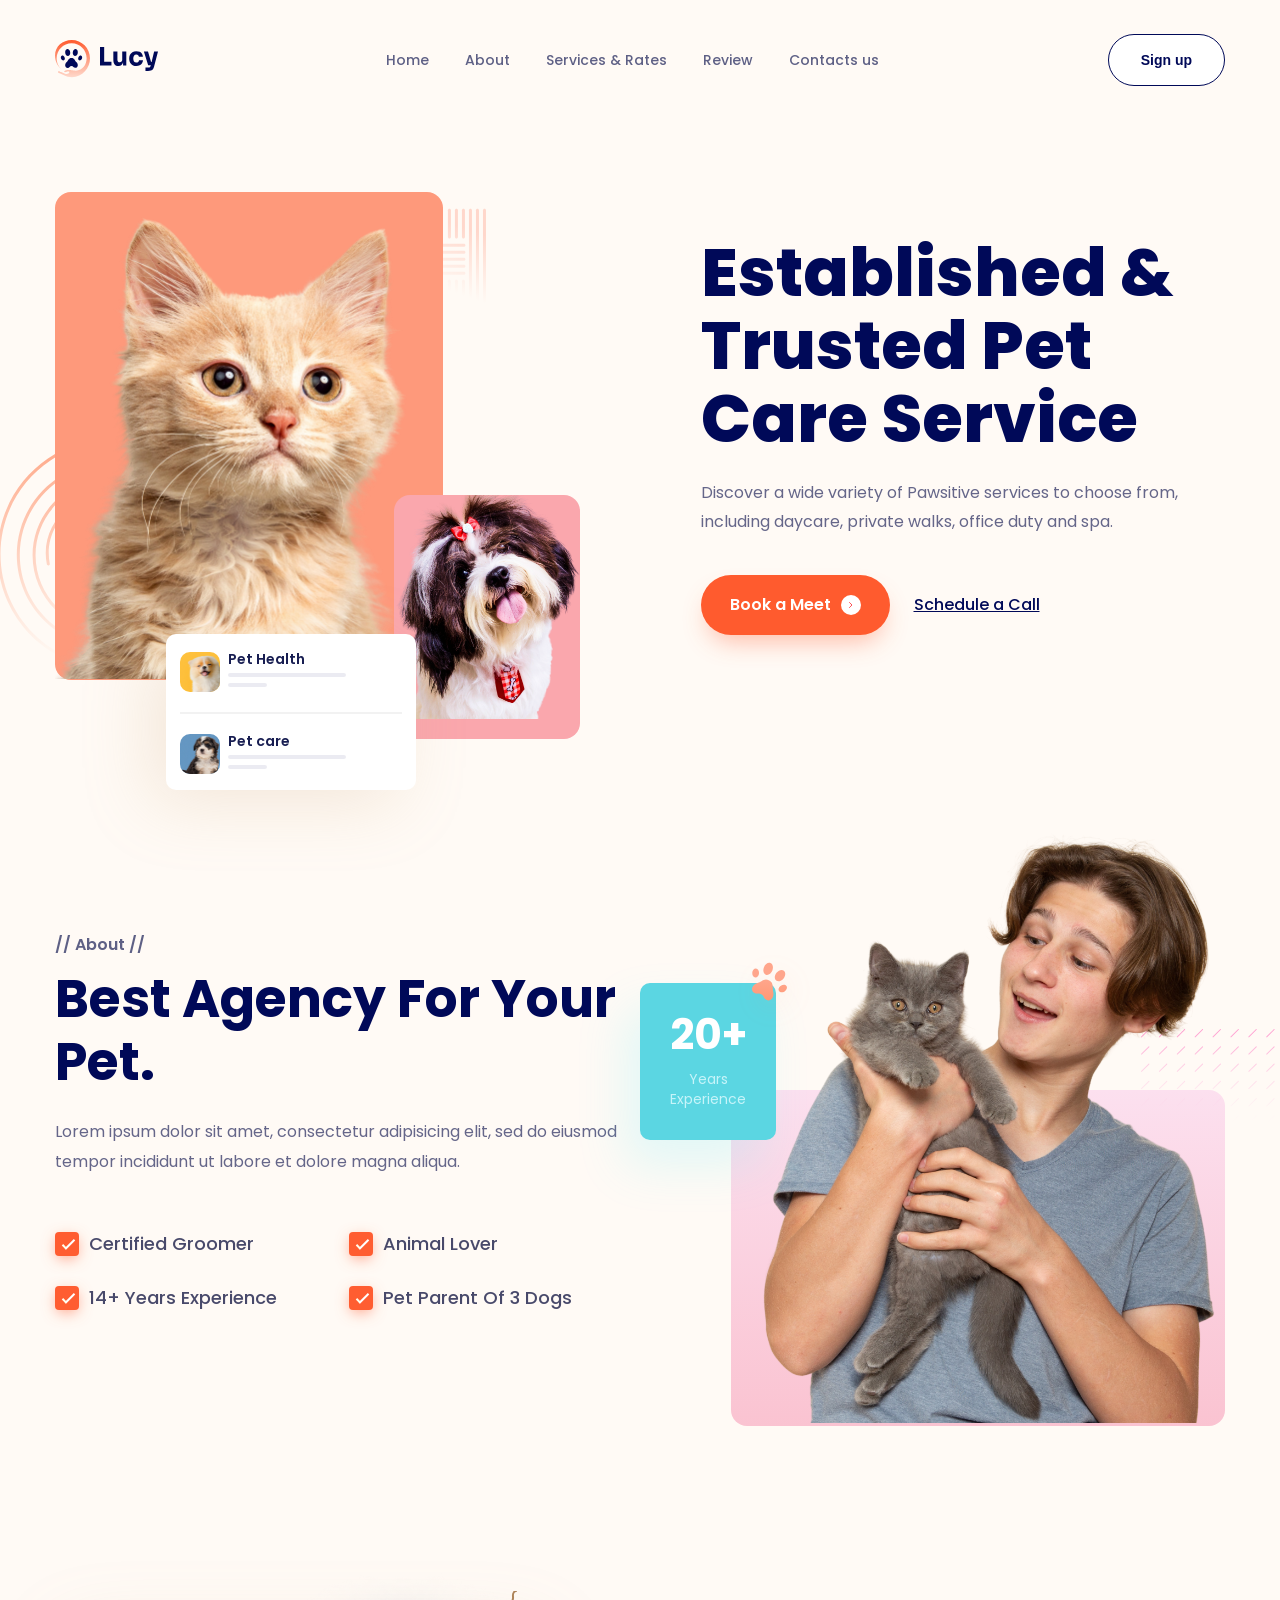
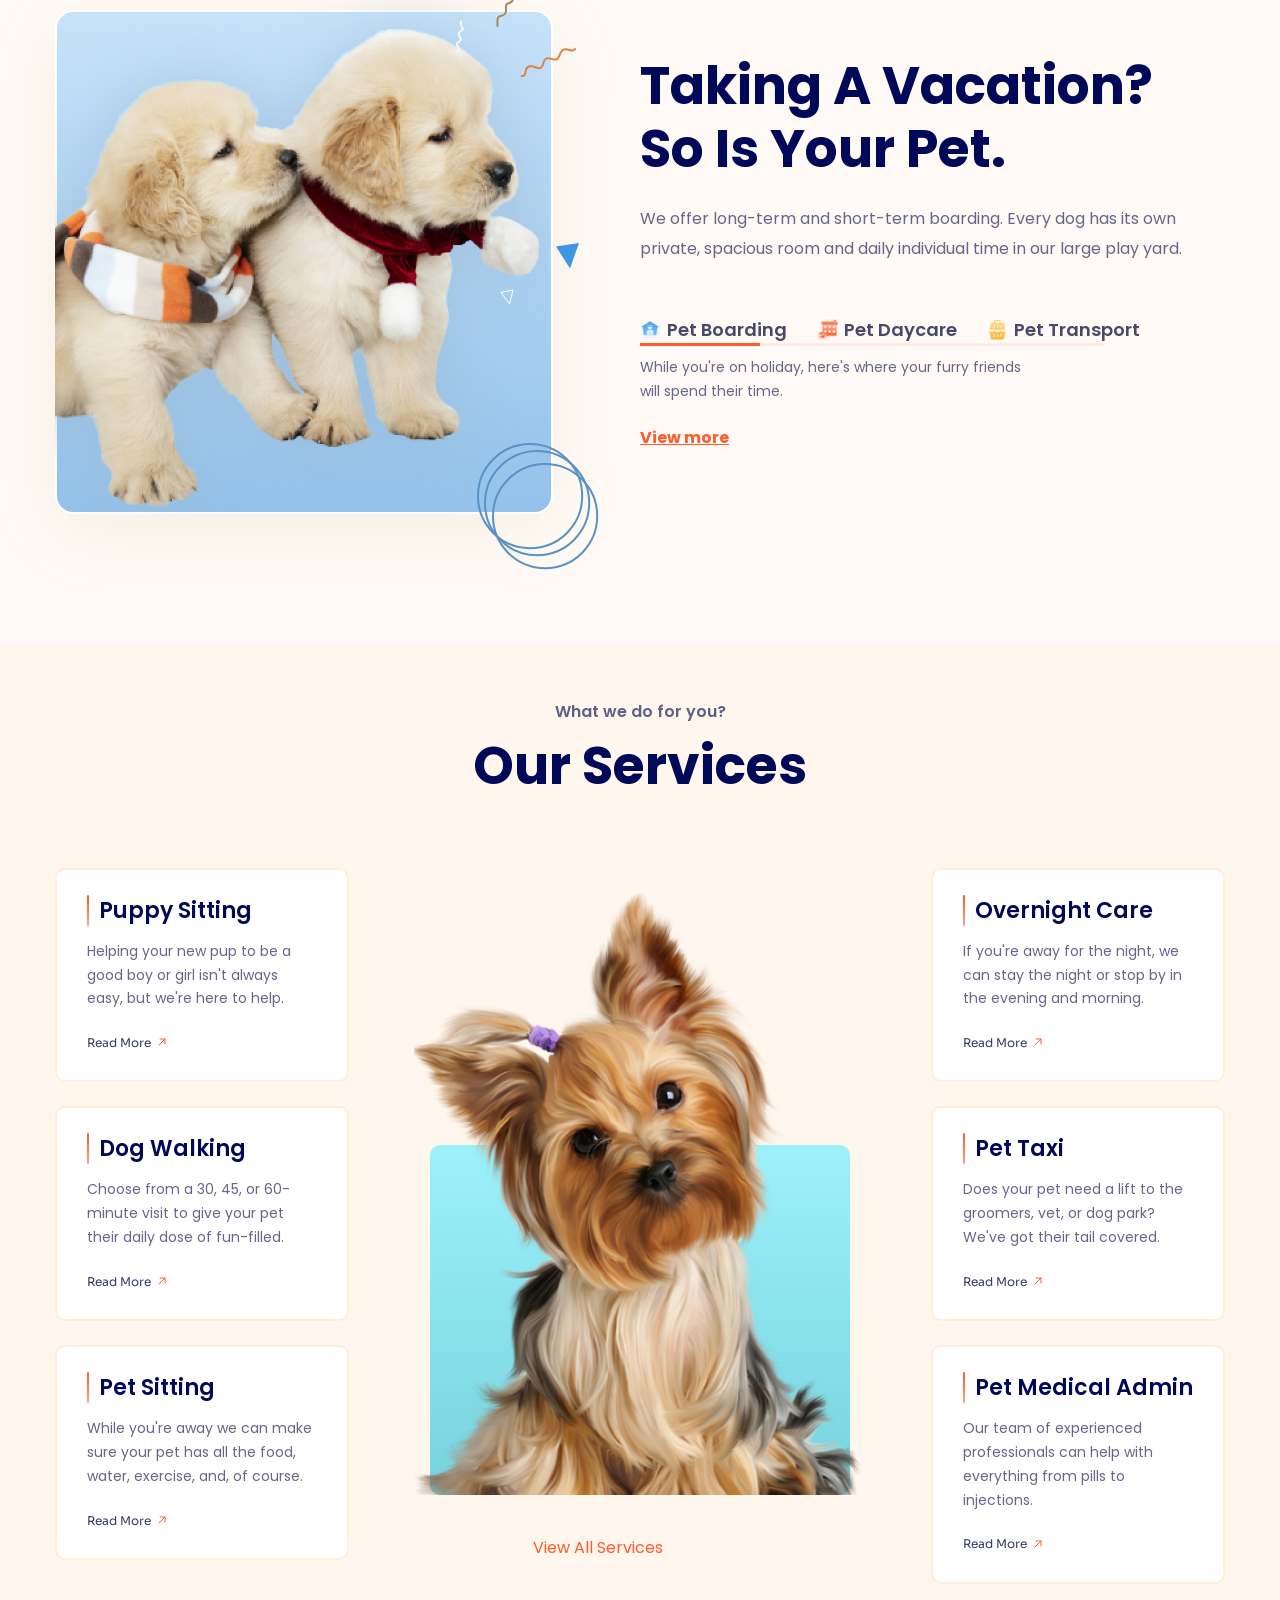
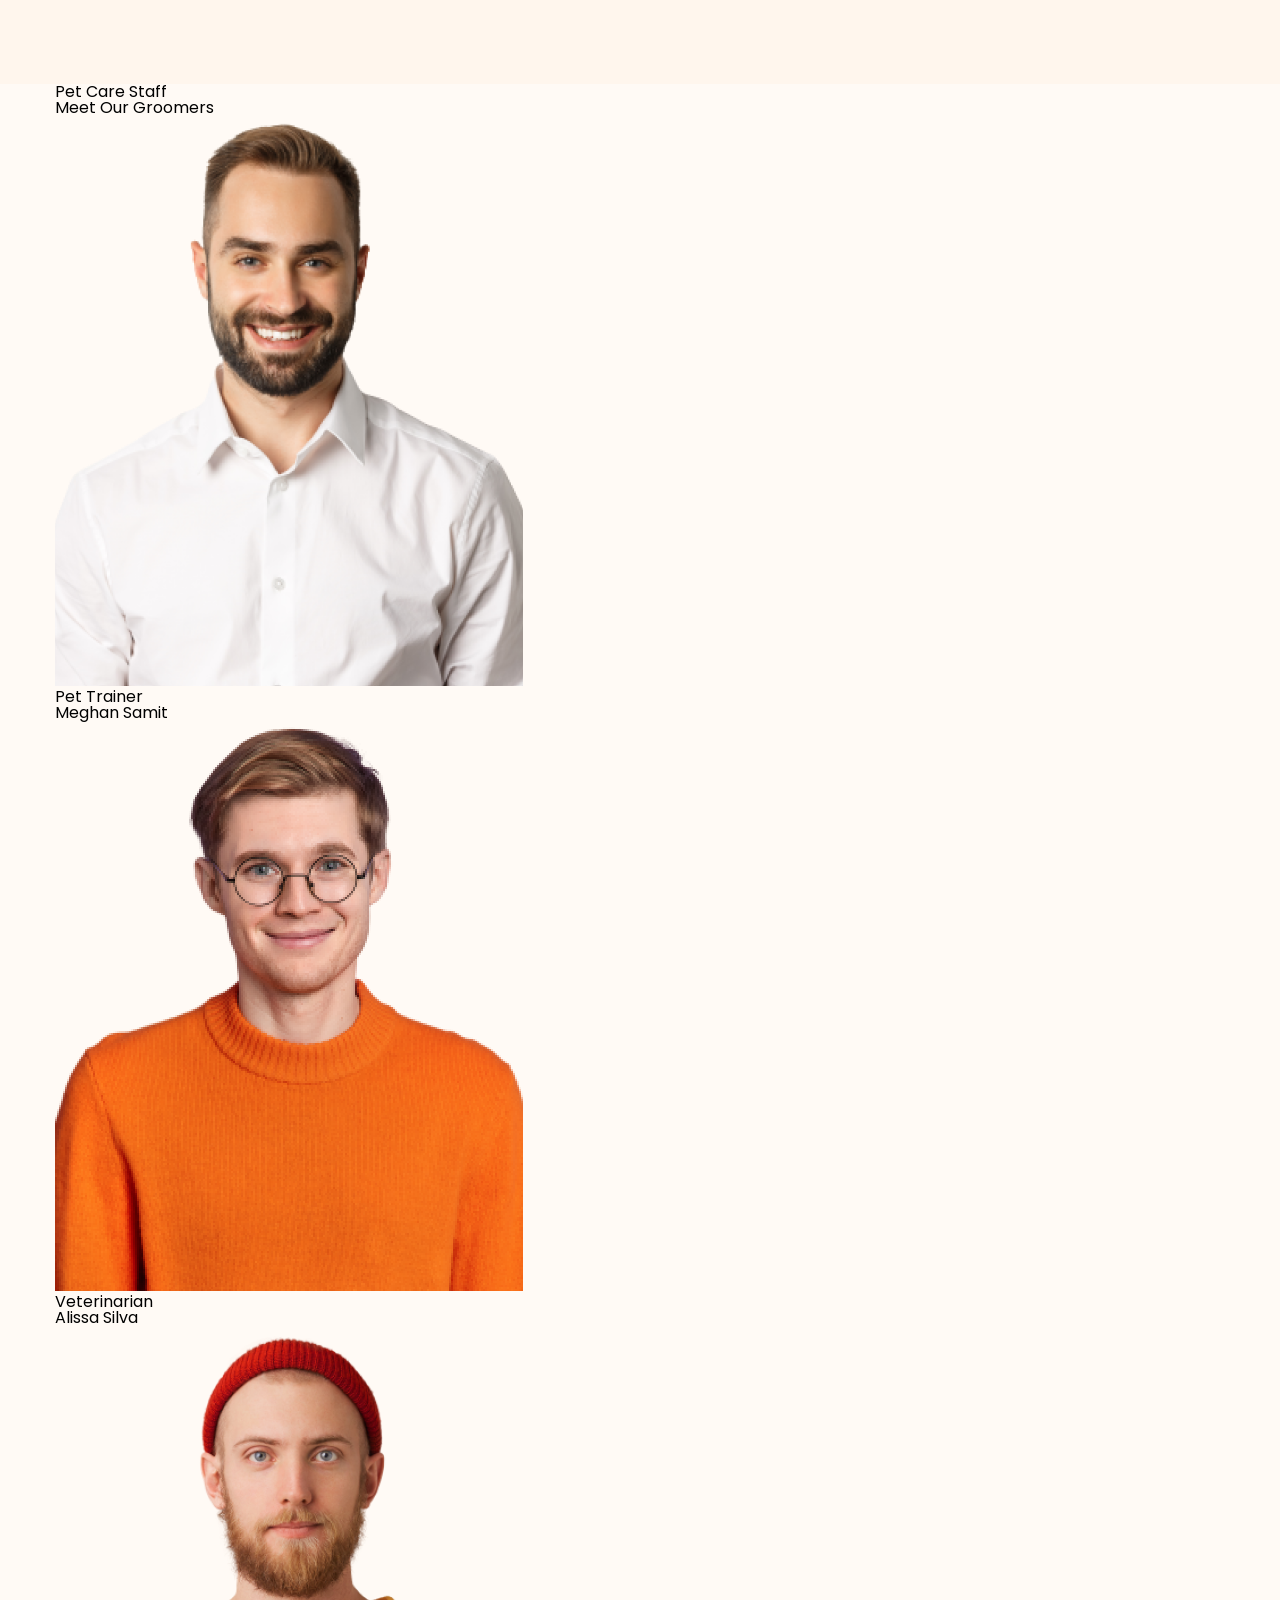
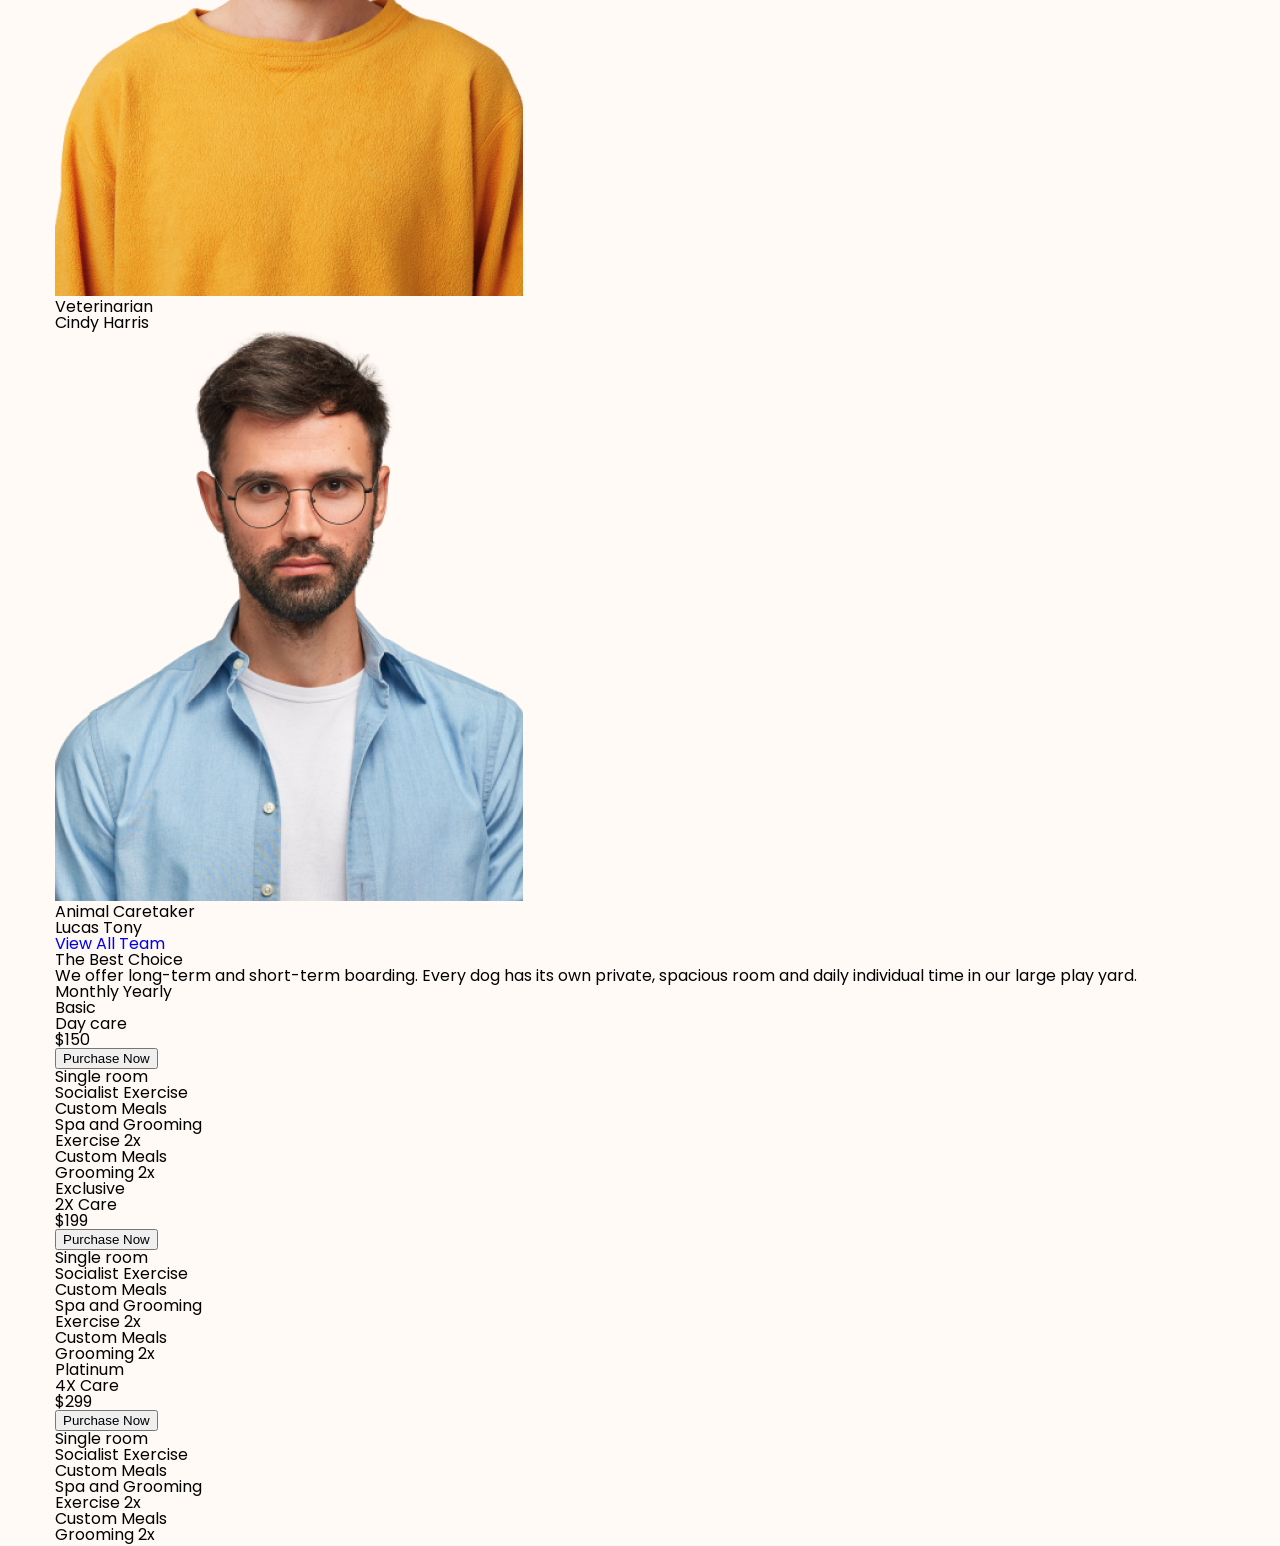
==== commit 666d6cd5: "staff-Pricing section" ====
--- a/index.html
+++ b/index.html
@@ -279,8 +279,8 @@
                         <img src="./assets/img/service-01.png" alt="" class="service__img">
                     </figure>
                     <div class="service__cta-wrap">
-                        <a href="#!" class="btn service__cta">
-                            View All Services
+                        <a href="#!" class="btn service__cta btn-4">
+                            <span>View All Services</span>
                         </a>
                     </div>
                 </div>
@@ -340,6 +340,155 @@
             </div>
         </div>
     </section>
+
+    <!-- Staff -->
+    <section class="staff">
+        <div class="container">
+            <p class="staff__desc">Pet Care Staff</p>
+            <h2 class="section-heading staff__heading">
+                Meet Our Groomers
+            </h2>
+
+            <div class="staff__list">
+                <!-- Staff item 1 -->
+                <article class="staff-item">
+                    <figure class="staff-item__img-wrap">
+                        <img src="./assets/img/staff-01.png" alt="" class="staff-item__img" />
+                    </figure>
+                    <p class="staff-item__title">Pet Trainer</p>
+                    <h3 class="staff-item__name">Meghan Samit</h3>
+                </article>
+
+                <!-- Staff item 2 -->
+                <article class="staff-item">
+                    <figure class="staff-item__img-wrap">
+                        <img src="./assets/img/staff-02.png" alt="" class="staff-item__img" />
+                    </figure>
+                    <p class="staff-item__title">Veterinarian</p>
+                    <h3 class="staff-item__name">Alissa Silva</h3>
+                </article>
+
+                <!-- Staff item 3 -->
+                <article class="staff-item">
+                    <figure class="staff-item__img-wrap">
+                        <img src="./assets/img/staff-03.png" alt="" class="staff-item__img" />
+                    </figure>
+                    <p class="staff-item__title">Veterinarian</p>
+                    <h3 class="staff-item__name">Cindy Harris</h3>
+                </article>
+
+                <!-- Staff item 4 -->
+                <article class="staff-item">
+                    <figure class="staff-item__img-wrap">
+                        <img src="./assets/img/staff-04.png" alt="" class="staff-item__img" />
+                    </figure>
+                    <p class="staff-item__title">Animal Caretaker</p>
+                    <h3 class="staff-item__name">Lucas Tony</h3>
+                </article>
+            </div>
+
+            <div class="staff__cta-wrap">
+                <a href="#!" class="btn staff__cta btn-4" >
+                    <span>View All Team</span>
+                </a>
+            </div>
+        </div>
+    </section>
+
+    <!-- Pricing -->
+    <section class="pricing">
+        <div class="container pricing__container">
+            <h2 class="pricing__heading">
+                The Best Choice
+            </h2>
+            <p class="pricing__desc">
+                We offer long-term and short-term boarding. Every dog
+                has its own private, spacious room and daily individual
+                time in our large play yard.
+            </p>
+
+            <div class="pricing__switch-wrap">
+                <div class="pricing__switch">
+                    <input type="checkbox" id="pricing-switch" class="pricing__switch-input" checked hidden>
+                    <label for="pricing-switch" class="pricing__switch-label">
+                        <span class="pricing__switch-value">Monthly</span>
+                        <span class="pricing__switch-value">Yearly</span>
+                    </label>
+                </div>
+            </div>
+
+            <div class="pricing__list">
+                <!-- Pricing item 1 -->
+                <article class="pricing-item">
+                    <p class="pricing-item__type">Basic</p>
+                    <h3 class="pricing-item__heading">Day care</h3>
+                    <p class="pricing-item__price">$150</p>
+                    <button class="btn pricing-item__btn">
+                        Purchase Now
+                    </button>
+                    <ul class="pricing-item__list">
+                        <li class="pricing-item__item">Single room</li>
+                        <li class="pricing-item__item">
+                            Socialist Exercise
+                        </li>
+                        <li class="pricing-item__item">Custom Meals</li>
+                        <li class="pricing-item__item">
+                            Spa and Grooming
+                        </li>
+                        <li class="pricing-item__item">Exercise 2x</li>
+                        <li class="pricing-item__item">Custom Meals</li>
+                        <li class="pricing-item__item">Grooming 2x</li>
+                    </ul>
+                </article>
+
+                <!-- Pricing item 2 -->
+                <article class="pricing-item pricing-item--active">
+                    <p class="pricing-item__type">Exclusive</p>
+                    <h3 class="pricing-item__heading">2X Care</h3>
+                    <p class="pricing-item__price">$199</p>
+                    <button class="btn btn--primary pricing-item__btn">
+                        Purchase Now
+                    </button>
+                    <ul class="pricing-item__list">
+                        <li class="pricing-item__item">Single room</li>
+                        <li class="pricing-item__item">
+                            Socialist Exercise
+                        </li>
+                        <li class="pricing-item__item">Custom Meals</li>
+                        <li class="pricing-item__item">
+                            Spa and Grooming
+                        </li>
+                        <li class="pricing-item__item">Exercise 2x</li>
+                        <li class="pricing-item__item">Custom Meals</li>
+                        <li class="pricing-item__item">Grooming 2x</li>
+                    </ul>
+                </article>
+
+                <!-- Pricing item 3 -->
+                <article class="pricing-item">
+                    <p class="pricing-item__type">Platinum</p>
+                    <h3 class="pricing-item__heading">4X Care</h3>
+                    <p class="pricing-item__price">$299</p>
+                    <button class="btn pricing-item__btn">
+                        Purchase Now
+                    </button>
+                    <ul class="pricing-item__list">
+                        <li class="pricing-item__item">Single room</li>
+                        <li class="pricing-item__item">
+                            Socialist Exercise
+                        </li>
+                        <li class="pricing-item__item">Custom Meals</li>
+                        <li class="pricing-item__item">
+                            Spa and Grooming
+                        </li>
+                        <li class="pricing-item__item">Exercise 2x</li>
+                        <li class="pricing-item__item">Custom Meals</li>
+                        <li class="pricing-item__item">Grooming 2x</li>
+                    </ul>
+                </article>
+            </div>
+        </div>
+    </section>
     <!-- <script src="./assets/js/script.js"></script> -->
 </body>
 
